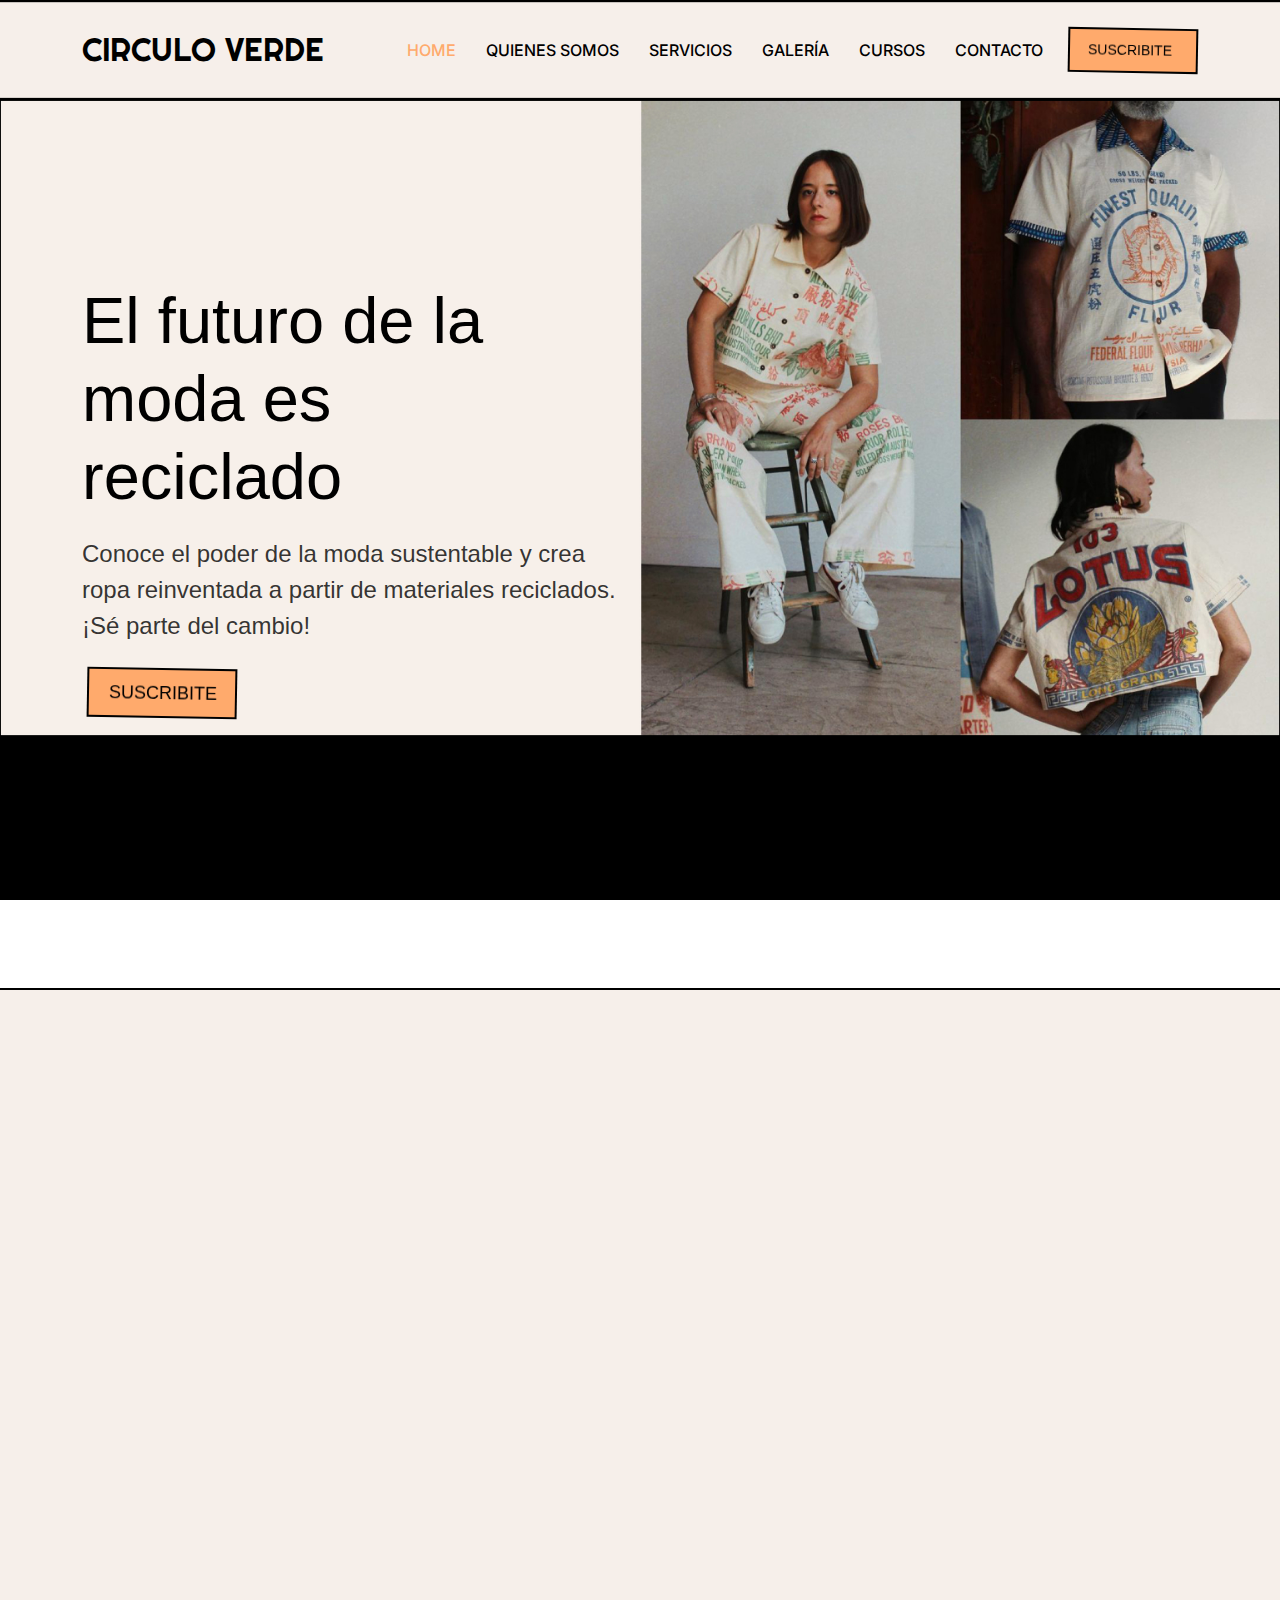
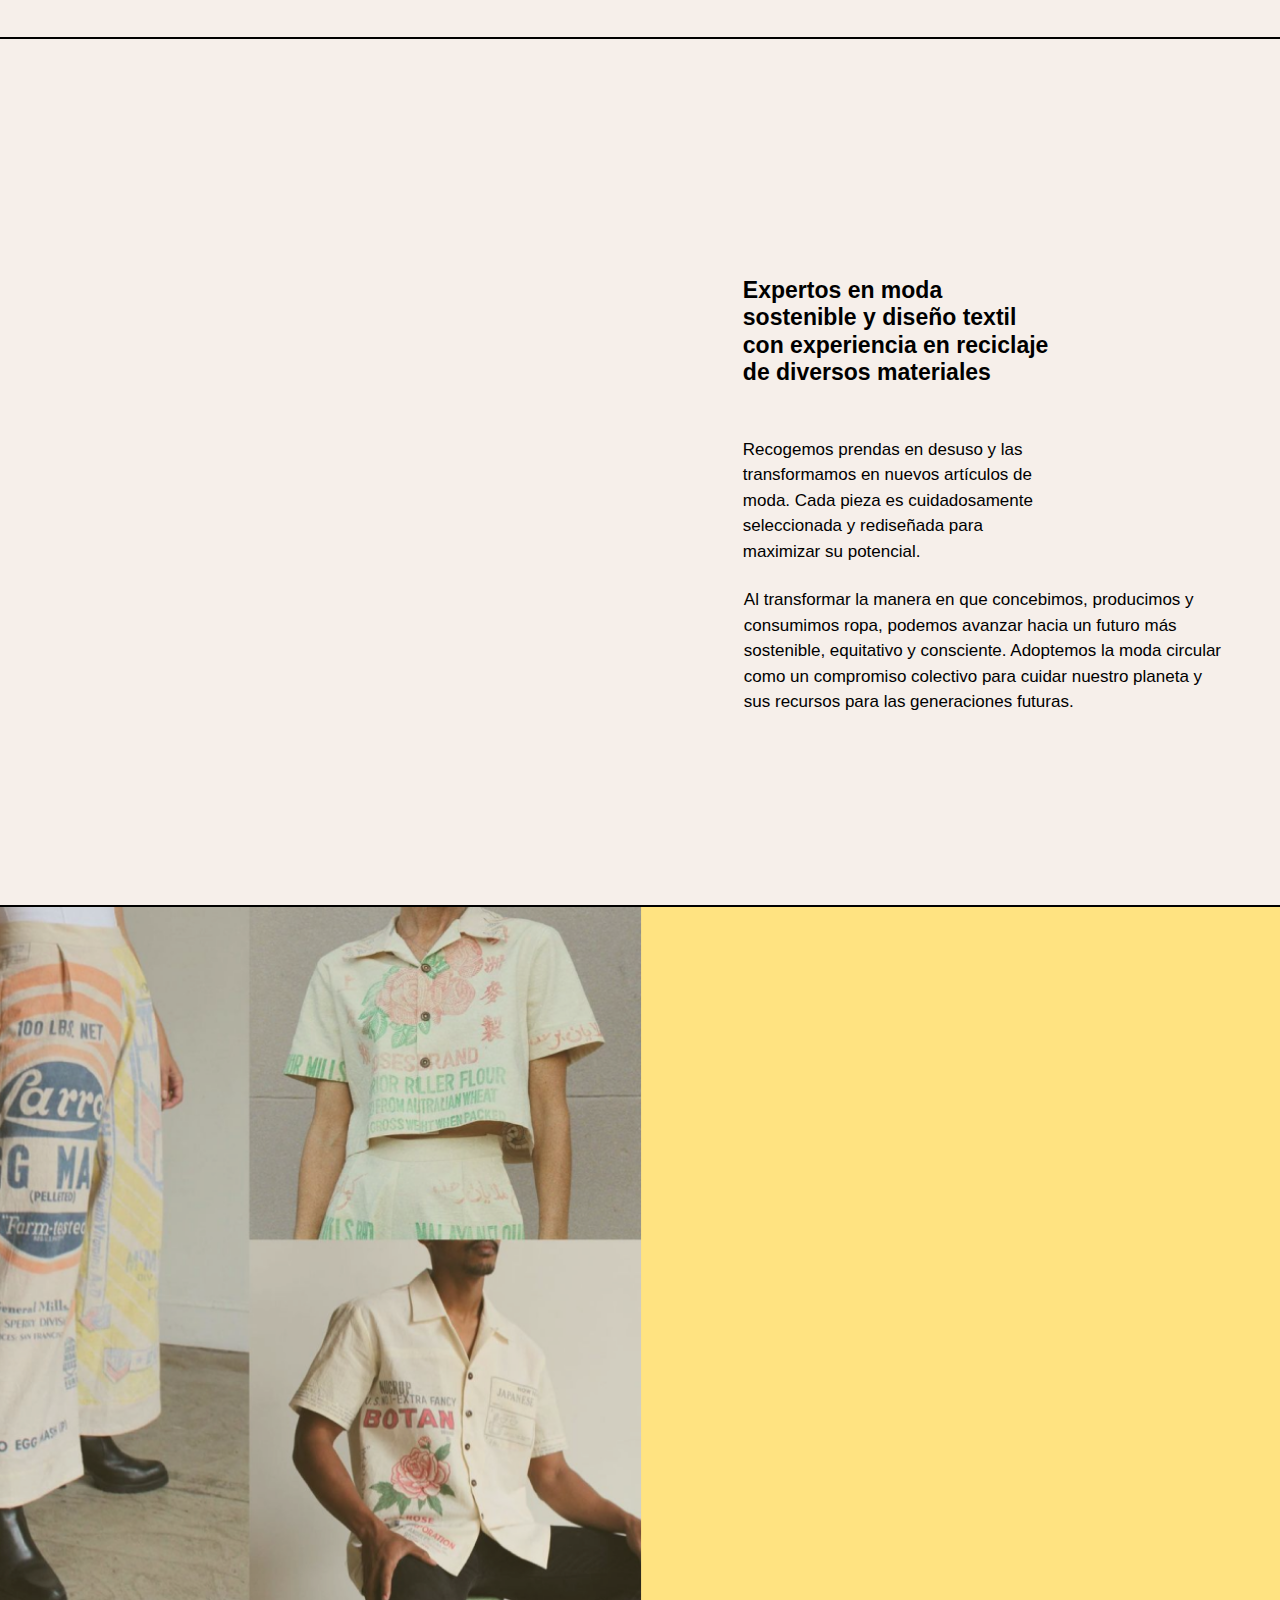
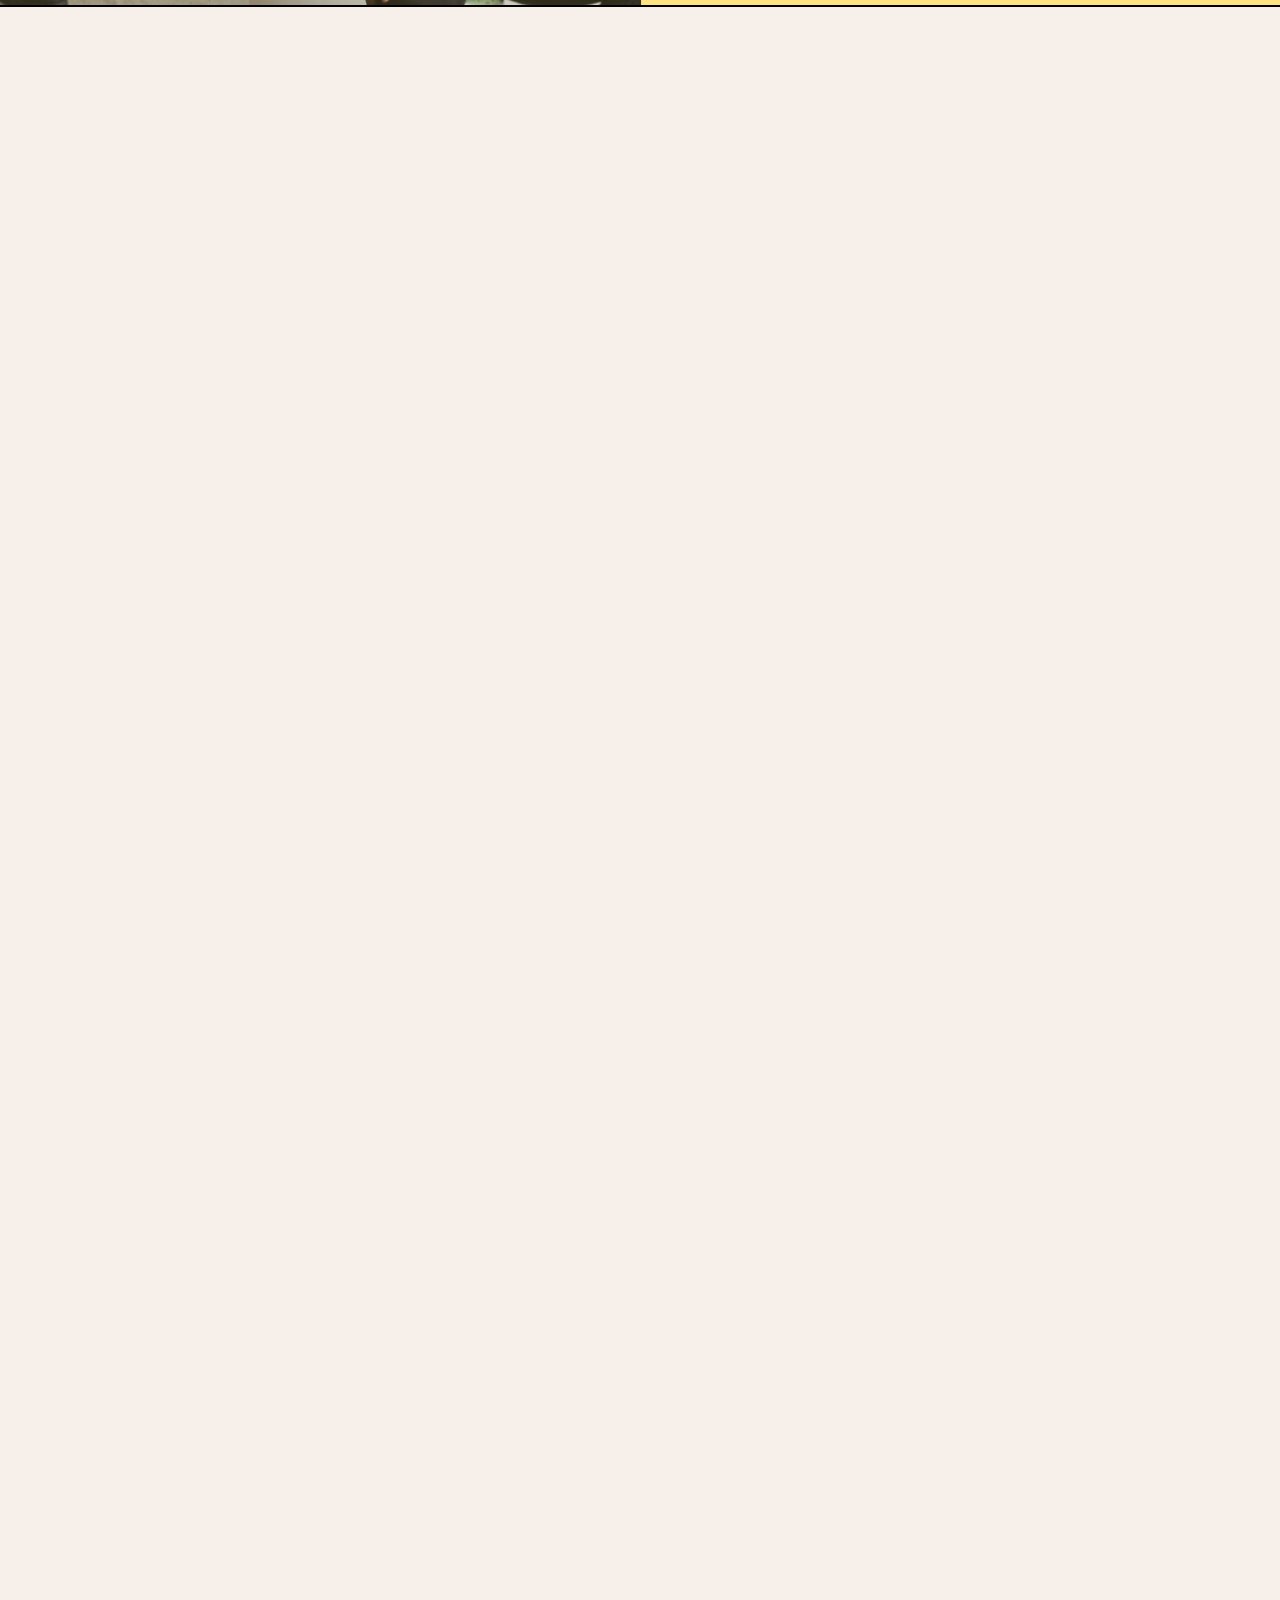
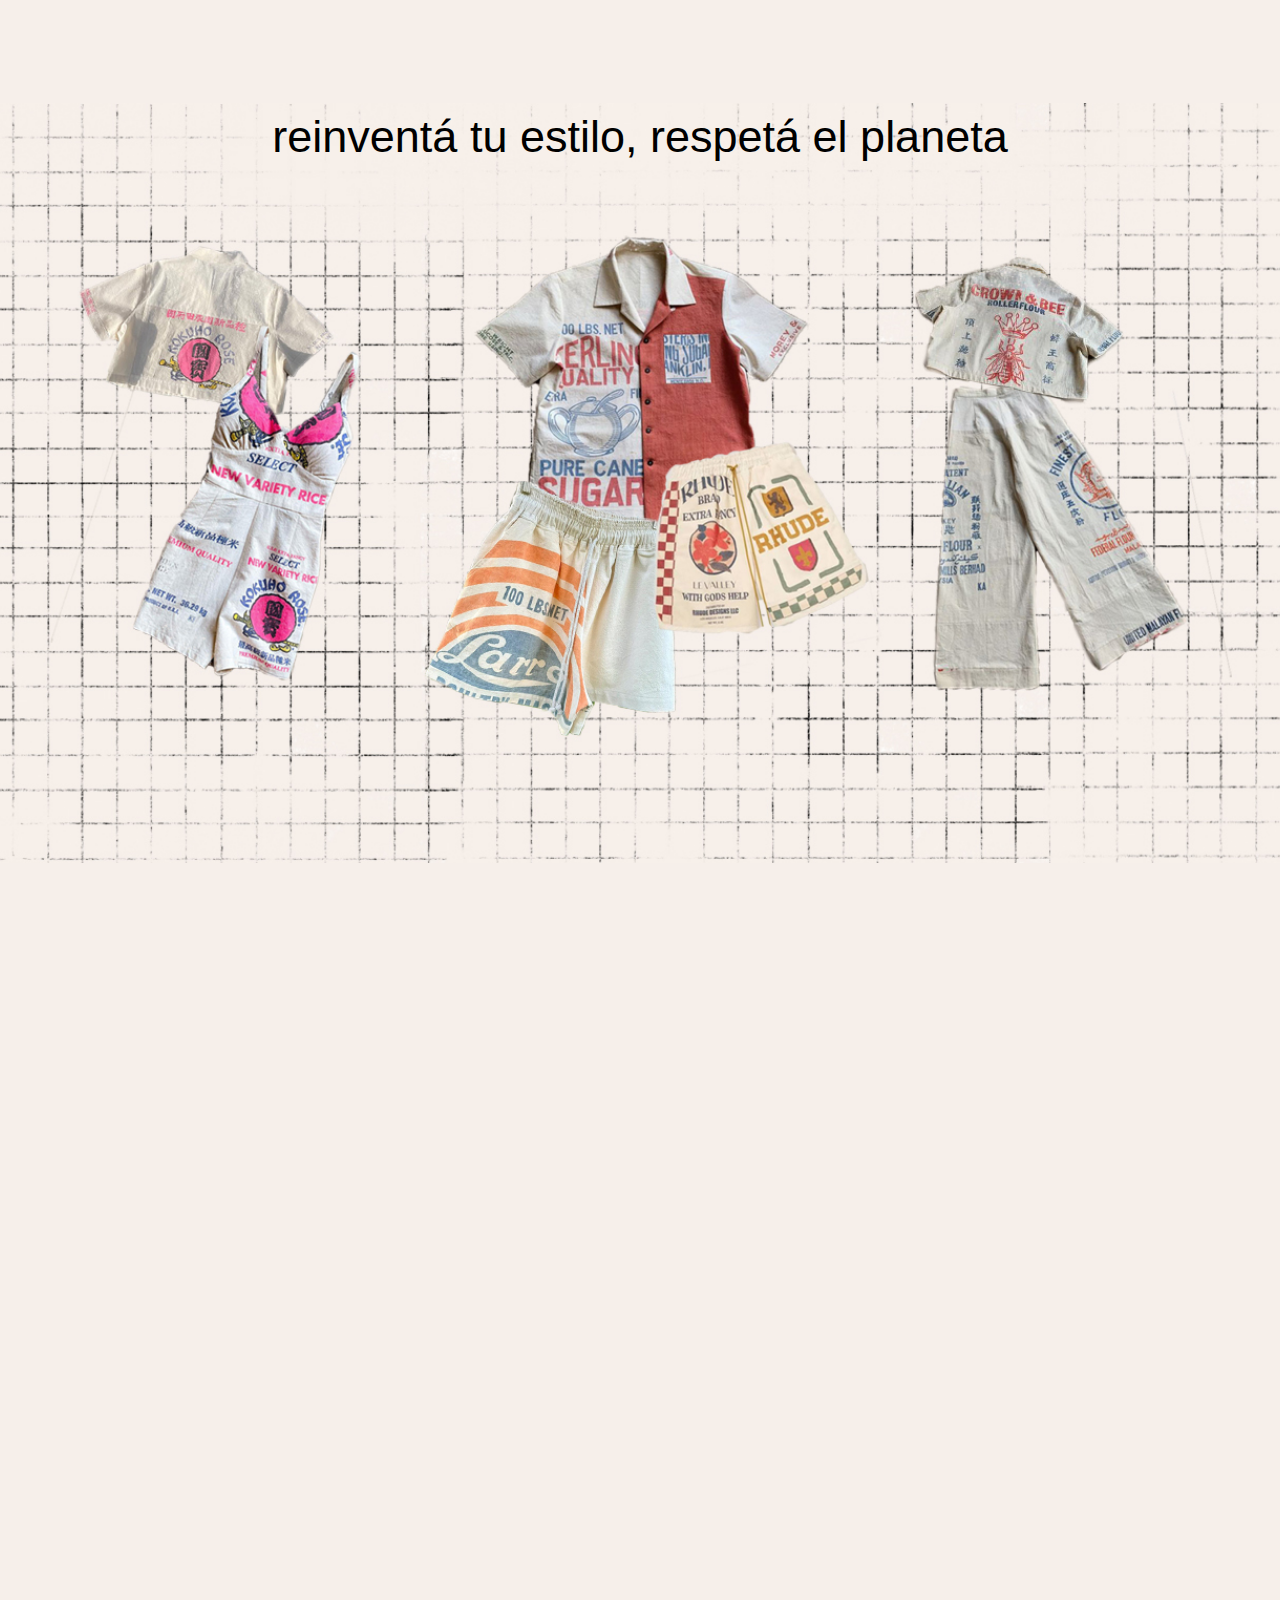
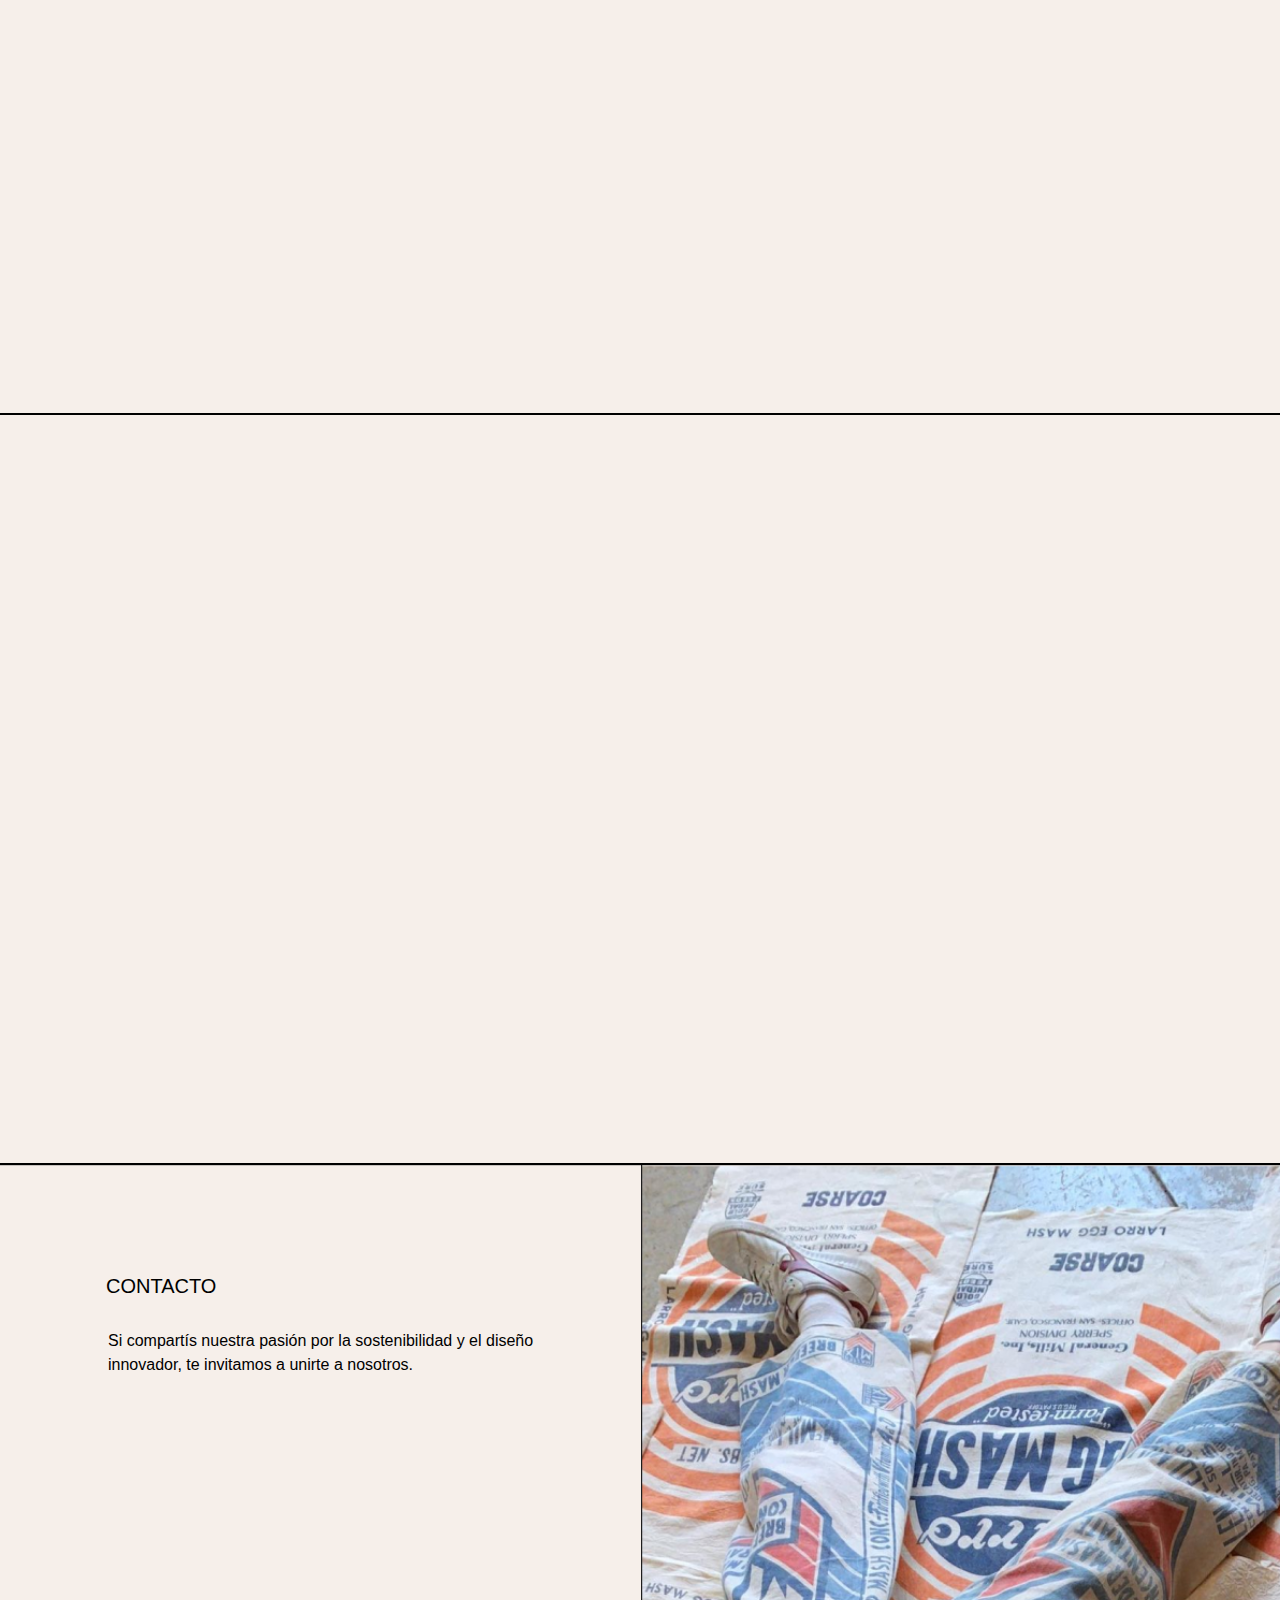
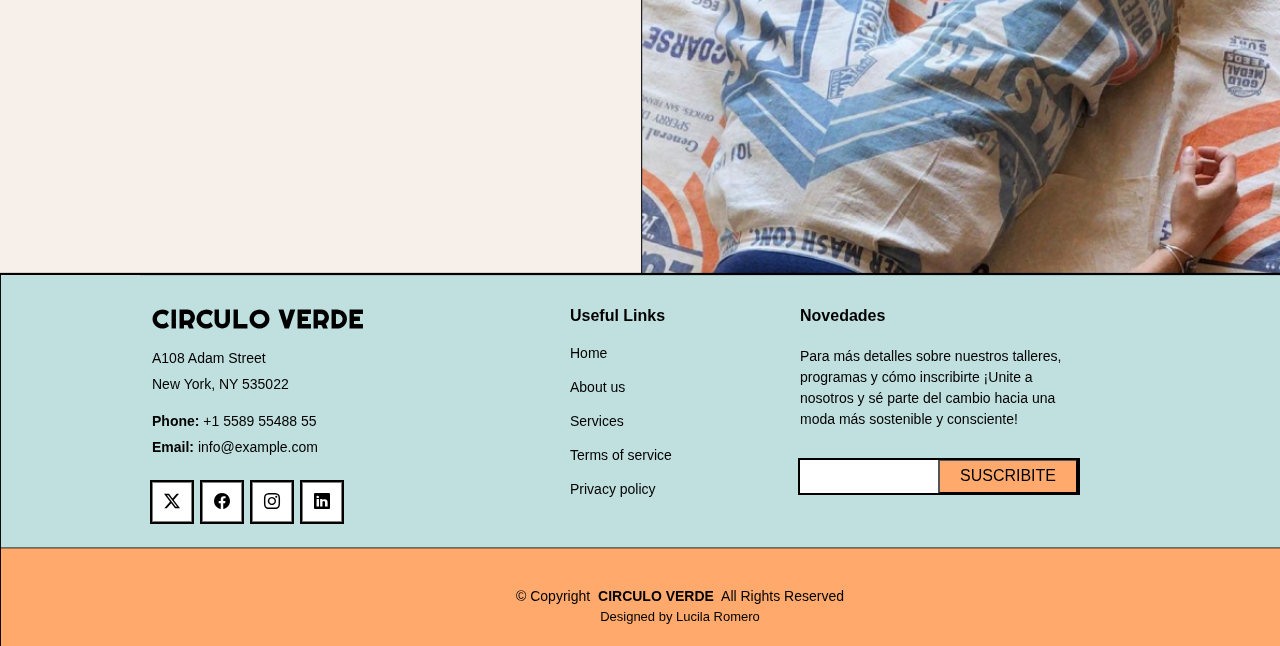
==== index.html @ d84e6d14 "circuloverde-1" ====
<!DOCTYPE html>
  <html lang="es">
  <head>
    <meta charset="UTF-8">
    <meta name="viewport" content="width=device-width, initial-scale=1.0">
    <title>Header con Imagen de Fondo</title>
    <style>
      header {
        background-image: url('assets/img/header-background.png'); /* Ruta de la imagen de fondo */
        background-size: cover; /* Ajusta la imagen para que cubra todo el header */
        background-position: center; /* Centra la imagen */
        background-repeat: no-repeat; /* Evita que la imagen se repita */
        height: 100px; /* Altura del header */
        width: 1520px;
        color: white; /* Color del texto */
        display: flex;
        align-items: center; /* Centra el contenido verticalmente */
        justify-content: center; /* Centra el contenido horizontalmente */
        text-align: center;
      }
  
      header h1 {
        font-size: 48px; /* Tamaño de la fuente */
        margin: 0; /* Elimina el margen */
      }
  
      header p {
        font-size: 24px; /* Tamaño de la fuente */
        margin: 0; /* Elimina el margen */
      }
    </style>

  <meta charset="utf-8">
  <meta content="width=device-width, initial-scale=1.0" name="viewport">
  <title>Index - Circulo Verde</title>
  <meta content="" name="description">
  <meta content="" name="keywords">

  <!-- Favicons -->
  <link href="assets/img/favicon.png" rel="icon">
  <link href="assets/img/apple-touch-icon.png" rel="apple-touch-icon">

  <!-- Fonts -->
  <link href="https://fonts.googleapis.com" rel="preconnect">
  <link href="https://fonts.gstatic.com" rel="preconnect" crossorigin>
  <link href="https://fonts.googleapis.com/css2?family=Inter:wght@100..900&family=Righteous&display=swap" rel="stylesheet">

  <!-- Vendor CSS Files -->
  <link href="assets/vendor/bootstrap/css/bootstrap.min.css" rel="stylesheet">
  <link href="assets/vendor/bootstrap-icons/bootstrap-icons.css" rel="stylesheet">
  <link href="assets/vendor/aos/aos.css" rel="stylesheet">
  <link href="assets/vendor/glightbox/css/glightbox.min.css" rel="stylesheet">
  <link href="assets/vendor/swiper/swiper-bundle.min.css" rel="stylesheet">

  <!-- Main CSS File -->
  <link href="assets/css/main.css" rel="stylesheet">

  <!-- =======================================================
  * Template Name: Presento
  * Template URL: https://bootstrapmade.com/presento-bootstrap-corporate-template/
  * Updated: Jun 27 2024 with Bootstrap v5.3.3
  * Author: BootstrapMade.com
  * License: https://bootstrapmade.com/license/
  ======================================================== -->


<body class="index-page">

  <header id="header" class="header d-flex align-items-center sticky-top">
    <div class="container-fluid container-xl position-relative d-flex align-items-center">

      <a href="index.html" class="logo d-flex align-items-center me-auto">
        <!-- Uncomment the line below if you also wish to use an image logo -->
        <!-- <img src="assets/img/logo.png" alt=""> -->
        <h1 class="sitename">CIRCULO VERDE</h1>
      </a>

      <nav id="navmenu" class="navmenu">
        <ul>
          <li><a href="#hero" class="active">HOME<br></a></li>
          <li><a href="#about">QUIENES SOMOS</a></li>
          <li><a href="#services">SERVICIOS</a></li>
          <li><a href="#portfolio">GALERÍA</a></li>
          <li><a href="#pricing">CURSOS</a></li>
          <li><a href="#contact">CONTACTO</a></li>
        </ul>
        <i class="mobile-nav-toggle d-xl-none bi bi-list" ></i>
      </nav>
    
        <title>Botón con Imagen de Fondo</title>
        <style>
          .btn-get-started-header {
            display: inline-block;
            padding:10px 50px;
            color: rgb(0, 0, 0); /* Color del texto */
            text-align: center;
            text-decoration: none; /* Elimina el subrayado del enlace */
            background-color: #FFAA6C; /* Ruta de la imagen de fondo */
            width: 130px;
            background-size: fit-content; /* Ajusta la imagen para que cubra todo el botón */
            background-position: center; /* Centra la imagen */
            border: 2px solid #000; /* Elimina el borde */
            border-radius:0px; /* Redondea los bordes */
            font-size: 14px; /* Tamaño de la fuente */
            font-weight: normal; /* Negrita */
            transition:var(--background-color) 0.3s ease; /* Transición suave */
            -webkit-transform: rotate(-1deg);
            -webkit-transform: 200ms ease;
            -ms-transform: rotate(-1deg);
            transform: rotate(-1deg);
            -webkit-transition: -webkit-transform 200ms ease;
            transition: -webkit-transform 200ms ease;
            transition: transform 200ms ease;
            
            transform: translate3d(0px, 0px, 0px) scale3d(1, 1, 1) rotateX(0deg) rotateY(0deg) rotateZ(1deg) skew(0deg, 0deg);
            transform-style: preserve-3d;   
          }
           
          .btn-get-started-header {
            background-color: #F6EFEA(0, 0, 0, 0.5); /* Color de fondo al pasar el ratón */
          }
        </style>
     
      <body>
        <a href="blog.html" class="btn-get-started-header" style=" padding-left: 18px;">SUSCRIBITE</a>
        <!--a href="blog.html" class="btn-get-started">SUSCRIBITE</a-->
      </body>
   
    <!--a class="btn-getstarted" href="blog.html">SUSCRIBITE</a-->

    </div>
  </header>

  <main class="main">

    <!-- Hero Section -->
    <section id="hero" class="hero section">

      <img src="assets/img/hero-bg.jpg" alt="" data-aos="fade-in" style="height: 636px;">

      <div class="container">
        <div class="row">
          <div class="col-lg-6">
            <h2 data-aos="fade-up" data-aos-delay="100">El futuro de la moda es reciclado</h2>
            <p data-aos="fade-up" data-aos-delay="200">Conoce el poder de la moda sustentable y crea ropa reinventada a partir de materiales reciclados. ¡Sé parte del cambio!</p>
            <div class="d-flex mt-4" data-aos="fade-up" data-aos-delay="300">
              
              
  <title>Botón con Imagen de Fondo</title>
  <style>
    .btn-get-started-hero {
      display: inline-block;
            padding:10px 100px;
            color: rgb(0, 0, 0); /* Color del texto */
            text-align: center;
            text-decoration: none; /* Elimina el subrayado del enlace */
            background-color: #FFAA6C; /* Ruta de la imagen de fondo */
            width: 150px;
            border: 2px solid #000; /* Elimina el borde */
            border-radius:0px; /* Redondea los bordes */
            -webkit-transform: rotate(-1deg);
            -webkit-transform: 200ms ease;
            -ms-transform: rotate(-1deg);
            transform: rotate(-1deg);
            -webkit-transition: -webkit-transform 200ms ease;
            transition: -webkit-transform 200ms ease;
            transition: transform 200ms ease;            
            transform: translate3d(0px, 0px, 0px) scale3d(1, 1, 1) rotateX(0deg) rotateY(0deg) rotateZ(1deg) skew(0deg, 0deg);
            transform-style: preserve-3d;   
          
    }

    .btn-get-started-hero {
      background-color: #F6EFEA(0, 0, 0, 0.5); /* Color de fondo al pasar el ratón */
    }

  </style>

<body>
  <a href="blog.html" class="btn-get-started-hero" style=" padding-left: 20px;">SUSCRIBITE  </a>
</body>


              <!--a href="blog.html" class="btn-get-started">SUSCRIBITE</a--> 
            </div>

          </div>
        </div>
      </div>

    </section><!-- /Hero Section -->

    <head>
      <meta charset="UTF-8">
      <meta name="viewport" content="width=device-width, initial-scale=1.0">
      <title>Sección Clientes con Imagen de Fondo</title>
   
   
    <body>
      <!-- Clients Section -->
      <section id="clients" class="clients section">
        <div class="container" data-aos="fade-up" data-aos-delay="100">
          <div class="swiper init-swiper">
            
            <script type="application/json" class="swiper-config">

              {
                "loop": true,
                "speed": 600,
                "autoplay": {
                  "delay": 3000
                },
              
                "slidesPerView": "auto",
                "pagination": {
                  "el": ".swiper-pagination",
                  "type": "bullets",
                  "clickable": true
                },
                "breakpoints": {
                  "320": {
                    "slidesPerView": 2,
                    "spaceBetween": 40
                  },
                  "480": {
                    "slidesPerView": 3,
                    "spaceBetween": 60
                  },
                  "640": {
                    "slidesPerView": 4,
                    "spaceBetween": 80
                  },
                  "992": {
                    "slidesPerView": 6,
                    "spaceBetween": 120
                  }
                }
              }
            </script>
            <div class="swiper-wrapper align-items-center">

              <div class="swiper-slide"><img src="assets/img/clients/client-2.png" class="img-fluid" alt=""></div>
              <div class="swiper-slide"><img src="assets/img/clients/client-3.png" class="img-fluid" alt=""></div>
              <div class="swiper-slide"><img src="assets/img/clients/client-4.png" class="img-fluid" alt=""></div>
              <div class="swiper-slide"><img src="assets/img/clients/client-5.png" class="img-fluid" alt=""></div>
              <div class="swiper-slide"><img src="assets/img/clients/client-6.png" class="img-fluid" alt=""></div>
              <div class="swiper-slide"><img src="assets/img/clients/client-7.png" class="img-fluid" alt=""></div>
              <div class="swiper-slide"><img src="assets/img/clients/client-8.png" class="img-fluid" alt="" style="height: 40px ;width: 90px;"></div>
            </div>
            <div class="swiper-pagination" style></div>
          </div>
        </div>
      </section><!-- /Clients Section -->
    </body>
     <!-- About Section -->

      <meta charset="UTF-8">
      <meta name="viewport" content="width=device-width, initial-scale=1.0">
      <title>Sección con Imagen de Fondo</title>
      <style>
        #about {
          background-image: url('assets/img/background-2.png'); /* Ruta de la imagen de fondo */
          background-size: cover; /* Ajusta la imagen para que cubra toda la sección */
          background-position: center; /* Centra la imagen */
          background-repeat: no-repeat; /* Evita que la imagen se repita */
          background-attachment: fixed; /* La imagen de fondo se fija cuando se desplaza la página */
          padding: 150px 0; /* Espaciado interno de la sección */
        }
    
        
      </style>

    <body>
      <section id="about" class="about section section-bg">
        <div class="container position-relative">
          <div class="row gy-5">
            <div class="content col-xl-5 d-flex flex-column" data-aos="fade-up" data-aos-delay="100">
              <h3>Reducir el impacto ambiental de la industria textil mediante la reutilización creativa</h3>
              <p>
                Nos comprometemos a reducir el desperdicio textil y a utilizar recursos de manera responsable. Cada prenda que creamos está diseñada para minimizar el impacto ambiental. Ofrecemos talleres y cursos para enseñar a la comunidad sobre la moda circular y las técnicas de reciclaje textil.
              </p>
            </div>
    
            <div class="col-xl-7" data-aos="fade-up" data-aos-delay="200">
              <div class="row gy-4">
                <div class="col-md-6 icon-box position-relative">
                  <img src="assets/img/Icons/Icon-1.png" alt="Icono">
                  <h4><a href="" class="stretched-link">Diseño y planificación</a></h4>
                  <p>Creación de bocetos y planificación de las prendas a confeccionar</p>
                </div><!-- Icon-Box -->
    
                <div class="col-md-6 icon-box position-relative">
                  <img src="assets/img/Icons/Icon-2.png" alt="Icono">
                  <h4><a href="" class="stretched-link">Técnicas de costura</a></h4>
                  <p>Introducción a las técnicas básicas y avanzadas de costura</p>
                </div><!-- Icon-Box -->
    
                <div class="col-md-6 icon-box position-relative">
                  <img src="assets/img/Icons/Icon-3.png" alt="Icono">
                  <h4><a href="" class="stretched-link">Confección de prendas</a></h4>
                  <p>Uso de máquinas de coser y herramientas necesarias</p>
                </div><!-- Icon-Box -->
    
                <div class="col-md-6 icon-box position-relative">
                  <img src="assets/img/Icons/Icon-4.png" alt="Icono">
                  <h4><a href="" class="stretched-link">Presentación</a></h4>
                  <p>Desfile de moda interno donde los participantes muestran sus creaciones</p>
                </div><!-- Icon-Box -->
              </div>

    
    </section><!-- /About Section -->

    <!--Quienes Somos Section--> 
  
<meta charset="UTF-8">
<meta name="viewport" content="width=device-width, initial-scale=1.0">
<title>Sección con Imagen de Fondo</title>

<style>


  .quienes-somos {
    background-color: #F6EFEA;
    background-size: cover;
    background-position: center;
    background-repeat: no-repeat;
    background-attachment: fixed;
    padding:120px;
    padding-left: 102px;
    
    
  }

  .quienes-somos .content h3 {
    font-weight: 600;
    font-size: 32px;
    margin: 10px 0 30px 0;
    padding-top: 10px;
    padding-right: 50px;
  }

  .quienes-somos .content p {
    font-weight: 400;
    font-size: 17px;
    margin: 10px 0 0 0;
    padding-top: 10px;
    padding-right: 50px;
  }


  .left-image {

    height: 600px;
    width: 490px;
    object-fit: cover;
    outline: 2px;
    outline-style: solid;
    outline-color: #000000;
  }
</style>

<body>
  <section id="quienes-somos" class="quienes-somos section">
    
    <div class="container position-relative">
      <div class="row gy-5">
        
        <div class="col-xl-5" data-aos="fade-up" data-aos-delay="100">
          <img src="..//Presento/assets/img/quienes-somos.jpg" alt="About Us Image" class="left-image">
        </div>

        
        <div class="content col-xl-7 aos-init aos-animate" data-aos="fade-up" data-aos-delay="200" style=" padding-left: 200px; padding-right: 50px; padding-top: 100px;">
          <h3 style="font-size: 23px; font-variant: semibold;">Expertos en moda sostenible y diseño textil
            con experiencia en reciclaje de diversos materiales</h3>
          <p style="padding-right: 60px;font-weight: 400 ;font-size: 17px;padding-top: 20PX;">
            Recogemos prendas en desuso y las transformamos en nuevos artículos de moda. Cada pieza es cuidadosamente seleccionada y rediseñada para maximizar su potencial.
          </p>
          <div class="content col-xl-7 aos-init aos-animate" data-aos="fade-up" data-aos-delay="200" style="  padding-right: 50px; padding-top: 3px;padding-left: 1px;">
            <p style="padding-right: 0px;height: 210px;width: 480px;font-weight: 400 ;font-size: 17px;">
              Al transformar la manera en que concebimos, producimos y consumimos ropa, podemos avanzar hacia un futuro más sostenible, equitativo y consciente. Adoptemos la moda circular como un compromiso colectivo para cuidar nuestro planeta y sus recursos para las generaciones futuras.
            </p>
          </div>
          </div>
     
         
        </div>
      </div>
    </div>
  </section><!-- /About Section -->
</body>

  </section><!-- Services Section -->
      <meta charset="UTF-8">
      <meta name="viewport" content="width=device-width, initial-scale=1.0">

      <title>Sección Servicios con Imagen de Fondo</title>
      <!--img src="assets/img/servicios-1.jpg" alt="" data-aos="fade-in"-->
  

      <section id="background-service" class="background-service>  service-bg">
        <element class="background-service"></element>
        <!--div class="background-image"></div-->
     
       
        <div class="services section-title" data-aos="fade-up">
      
          <h2>Servicios</h2>
          
        </div><!-- End Section Title -->
        
    
       
          <title>Alinear Items a la Derecha</title>
          
      
        
          <div class="container-service">
            <div class="service-items">
        
              <div class="service-item" data-aos="fade-up" data-aos-delay="200">
                <i img src="..//Presento/assets/img/icons/icon-6.png" class= "service-item" style="width: 60px; height: 40px;"></i>
                <div>
                  <h4 class="title"><!--a href="service-details.html" class="stretched-link"-->Moda que respeta al planeta</a></h4>
                  <p class="description">Reducir los desechos textiles y promover una industria de la moda más ética y responsable.</p>
                </div>
              </div><!-- End Service Item -->
        
              <div class="service-item" data-aos="fade-up" data-aos-delay="200">
                <i class="bi bi-card-checklist icon"></i>
                <div>
                  <h4 class="title"><a href="service-details.html" class="stretched-link">Sustentabilidad con estilo</a></h4>
                  <p class="description">Apoya prácticas de moda responsables y sostenibles.</p>
                </div>
              </div><!-- End Service Item -->
        
              <div class="service-item" data-aos="fade-up" data-aos-delay="200">
                <i class="bi bi-card-checklist icon"></i>
                <div>
                  <h4 class="title"><a href="service-details.html" class="stretched-link">De residuos a tendencias</a></h4>
                  <p class="description">Participa y ayuda a reducir el desperdicio textil, contribuyendo a un planeta más limpio y verde.</p>
                </div>
              </div><!-- End Service Item -->
        
            </div>
          </div>
        </div>
      </section><!-- /Services Section -->
    
   <!-- Pricing Section -->
<section id="pricing" class="pricing section pricing-bg">

  <!-- Section Title -->
  <div class="container section-title" data-aos="fade-up">
    <h2>CURSOS</h2>
  </div><!-- End Section Title -->

  <div class="container">

    <div class="row g-8 g-lg-0">

      <div class="col-lg-8" data-aos="zoom-in" data-aos-delay="100">
        <div class="pricing-item">
          <img src="..//Presento/assets/img/pricing-2.png" alt="Free Plan" class="pricing-image">
          <div class="pricing-content">
            <h3>Free Plan</h3>
            <h4><sup>$</sup>0<span> / month</span></h4>
            <ul>
              <li><i class="bi bi-check"></i> <span>Quam adipiscing vitae proin</span></li>
              <li><i class="bi bi-check"></i> <span>Nec feugiat nisl pretium</span></li>
              <li><i class="bi bi-check"></i> <span>Nulla at volutpat diam uteera</span></li>
            </ul>
            <div class="text-center"><a href="#" class="buy-btn">Buy Now</a></div>
          </div>
        </div>
      </div><!-- End Pricing Item -->

      <div class="col-lg-8" data-aos="zoom-in" data-aos-delay="100">
        <div class="pricing-item featured">
          <img src="..//Presento/assets/img/pricing-1.png" alt="Free Plan" class="pricing-image">
          <div class="pricing-content" style="margin-bottom: 50px;">
            <h3 style="margin-bottom: 240px;margin-left: 100px;padding-bottom: 60px;">Business Plan</h3>
            <h4 style="margin-left: 80px;"><sup>$</sup>29<span> / month</span></h4>
            <ul style=" margin-left: 50px;">
              <li><i class="bi bi-check"></i> <span>Quam adipiscing vitae proin</span></li>
              <li><i class="bi bi-check"></i> <span>Nec feugiat nisl pretium</span></li>
              <li><i class="bi bi-check"></i> <span>Nulla at volutpat diam uteera</span></li>
          
            </ul>
            <div class="text-center"><a href="#" class="buy-btn">Buy Now</a></div>
          </div>
        </div>
      </div><!-- End Pricing Item -->

      <div class="col-lg-8" data-aos="zoom-in" data-aos-delay="100">
        <div class="pricing-item">
          <img src="..//Presento/assets/img/pricing-2.png" alt="Free Plan" class="pricing-image">
          <div class="pricing-content">
            <h3>Developer Plan</h3>
            <h4><sup>$</sup>49<span> / month</span></h4>
            <ul>
              <li><i class="bi bi-check"></i> <span>Quam adipiscing vitae proin</span></li>
              <li><i class="bi bi-check"></i> <span>Nec feugiat nisl pretium</span></li>
              <li><i class="bi bi-check"></i> <span>Nulla at volutpat diam uteera</span></li>
            </ul>
            <div class="text-center"><a href="#" class="buy-btn">Buy Now</a></div>
          </div>
        </div>
      </div><!-- End Pricing Item -->

    </div>

  </div>
  

</section><!-- /Pricing Section -->
  
    
    <!-- Sección con Imagen y Texto Superpuesto -->
      <title>Sección con Imagen y Texto Superpuesto</title>
      <section class="image-text-section">
        <img src="assets/img/img-background.jpg" alt="Fondo" class="background-image" style="margin-top: 40px;">
        <div class="overlay-img">
          <h2-overlay>Reinventá tu estilo, respetá el planeta</h2-overlay>
          <p></p>
        </div>
      </section>
   
    <!-- Portfolio Section -->
    <section id="portfolio" class="portfolio section" style=" padding-top: 85px; height: 1150px;  outline: 2px; outline-style: solid;outline-color: #000000;">

      <!-- Section Title -->
      <div class="container section-title" data-aos="fade-up">
        <h2>Portfolio</h2>
        <p></p>
      </div><!-- End Section Title -->

      <div class="row gy-4 isotope-container" data-aos="fade-up" data-aos-delay="200">

            <div class="col-lg-4 col-md-6 portfolio-item isotope-item filter-app">
              <div class="portfolio-content h-100">
                <img src="assets/img/portfolio/app-1.jpg" class="img-fluid" alt="">
                <div class="portfolio-info">
                  <a href="assets/img/portfolio/app-1.jpg" title="Pants" data-gallery="portfolio-gallery-app" class="glightbox preview-link"><i class="bi bi-zoom-in"></i></a>
                  
                </div>
              </div>
            </div><!-- End Portfolio Item -->

            <div class="col-lg-4 col-md-6 portfolio-item isotope-item filter-product">
              <div class="portfolio-content h-100">
                <img src="assets/img/portfolio/product-1.jpg" class="img-fluid" alt="">
                <div class="portfolio-info">
                  <a href="assets/img/portfolio/product-1.jpg" title="Product 1" data-gallery="portfolio-gallery-product" class="glightbox preview-link"><i class="bi bi-zoom-in"></i></a>
            
                </div>
              </div>
            </div><!-- End Portfolio Item -->

            <div class="col-lg-4 col-md-6 portfolio-item isotope-item filter-branding">
              <div class="portfolio-content h-100">
                <img src="assets/img/portfolio/branding-1.png" class="img-fluid" alt="">
                <div class="portfolio-info">
                  <a href="assets/img/portfolio/branding-1.png" title="Branding 1" data-gallery="portfolio-gallery-branding" class="glightbox preview-link"><i class="bi bi-zoom-in"></i></a>
             
                </div>
              </div>
            </div><!-- End Portfolio Item -->

            <div class="col-lg-4 col-md-6 portfolio-item isotope-item filter-books">
              <div class="portfolio-content h-100">
                <img src="assets/img/portfolio/books-1.jpg" class="img-fluid" alt="">
                <div class="portfolio-info">
                  <a href="assets/img/portfolio/books-1.jpg" title="Branding 1" data-gallery="portfolio-gallery-book" class="glightbox preview-link"><i class="bi bi-zoom-in"></i></a>
             
                </div>
              </div>
            </div><!-- End Portfolio Item -->

            <div class="col-lg-4 col-md-6 portfolio-item isotope-item filter-app">
              <div class="portfolio-content h-100">
                <img src="assets/img/portfolio/app-2.jpg" class="img-fluid" alt="">
                <div class="portfolio-info">
                  <a href="assets/img/portfolio/app-2.jpg" title="App 2" data-gallery="portfolio-gallery-app" class="glightbox preview-link"><i class="bi bi-zoom-in"></i></a>
                
                </div>
              </div>
            </div><!-- End Portfolio Item -->

            <div class="col-lg-4 col-md-6 portfolio-item isotope-item filter-product">
              <div class="portfolio-content h-100">
                <img src="assets/img/portfolio/product-2.jpg" class="img-fluid" alt="">
                <div class="portfolio-info">
                  <a href="assets/img/portfolio/product-2.jpg" title="Product 2" data-gallery="portfolio-gallery-product" class="glightbox preview-link"><i class="bi bi-zoom-in"></i></a>
                
                </div>
              </div>
            </div><!-- End Portfolio Item -->
          </div><!-- End Portfolio Container -->

        </div>

      </div>

    </section><!-- /Portfolio Section -->


        <!-- Testimonials Section -->
        <section id="testimonials" class="testimonials section testimonials-bg" style=" padding-top: 80px;">
    

          <!-- Section Title -->
          <div class="container section-title" data-aos="fade-up" style="padding-bottom: 30px;">
            <h2>Reseñas</h2>
            
          </div><!-- End Section Title -->
    
          <div class="container" data-aos="fade-up" data-aos-delay="100">
    
            <div class="swiper init-swiper">
              <script type="application/json" class="swiper-config">
                {
                  "loop": true,
                  "speed": 600,
                  "autoplay": {
                    "delay": 5000
                  },
                  "slidesPerView": "auto",
                  "pagination": {
                    "el": ".swiper-pagination",
                    "type": "bullets",
                    "clickable": true
                  },
                  "breakpoints": {
                    "320": {
                      "slidesPerView": 1,
                      "spaceBetween": 40
                    },
                    "1200": {
                      "slidesPerView": 3,
                      "spaceBetween": 10
                    }
                  }
                }
              </script>
              <div class="swiper-wrapper">
    
                <div class="swiper-slide">
                  <div class="testimonial-item">
                    <img src="assets/img/testimonials/testimonials-2.jpg" class="testimonial-img" alt="" style=" margin-bottom: 30px;">
                    <h3> Sara Wilsson </h3> 
                    <h4>Designer</h4>
                    <!--div class="stars">
                      <i class="bi bi-star-fill"></i><i class="bi bi-star-fill"></i><i class="bi bi-star-fill"></i><i class="bi bi-star-fill"></i><i class="bi bi-star-fill"></i>
                    </div-->
                    <p>
                      
                      <span>Export tempor illum tamen malis malis eram quae irure esse labore quem cillum quid cillum eram malis quorum velit fore eram velit sunt aliqua noster fugiat irure amet legam anim culpa.</span>
                      
                    </p>
                  </div>
                </div>

                <div class="swiper-slide">
                  <div class="testimonial-item">
                    <img src="assets/img/testimonials/testimonials-2.jpg" class="testimonial-img" alt="" style=" margin-bottom: 30px;">
                    <h3>Sara Wilsson</h3>
                    <h4>Designer</h4>
                    <!--div class="stars">
                      <i class="bi bi-star-fill"></i><i class="bi bi-star-fill"></i><i class="bi bi-star-fill"></i><i class="bi bi-star-fill"></i><i class="bi bi-star-fill"></i>
                    </div-->
                    <p>
                      
                      <span>Export tempor illum tamen malis malis eram quae irure esse labore quem cillum quid cillum eram malis quorum velit fore eram velit sunt aliqua noster fugiat irure amet legam anim culpa.</span>
                      
                    </p>
                  </div>
                </div><!-- End testimonial item -->
    
               <!-- End testimonial item -->
     <div class="swiper-slide">
                  <div class="testimonial-item">
                    <img src="assets/img/testimonials/testimonials-2.jpg" class="testimonial-img" alt="" style=" margin-bottom: 30px;">
                    <h3>Sara Wilsson</h3>
                    <h4>Designer</h4>
                    <!--div class="stars">
                      <i class="bi bi-star-fill"></i><i class="bi bi-star-fill"></i><i class="bi bi-star-fill"></i><i class="bi bi-star-fill"></i><i class="bi bi-star-fill"></i>
                    </div-->
                    <p>
                      
                      <span>Export tempor illum tamen malis malis eram quae irure esse labore quem cillum quid cillum eram malis quorum velit fore eram velit sunt aliqua noster fugiat irure amet legam anim culpa.</span>
                      
                    </p>
                  </div>
               
              <!-- End testimonial item -->
          </div>
    
        </section><!-- /Testimonials  Section -->

  <!-- Contact Section -->
   <meta charset="UTF-8">
      <meta name="viewport" content="width=device-width, initial-scale=1.0">
       <section id="contact" class="contact section">
        <section id="contact" class="contact contact-bg background-image-ct">
        <style>
          .background-image-ct {
              background-image: url('.//assets/img/contact-background.png');
              background-size: cover;
              background-position: center;
              background-repeat: no-repeat;
          }
          </style>

      <!-- Section Title -->

      <div class="container section-title h2 aos-init aos-animate" data-aos="fade-up" style="
      margin-left: 94px; padding-bottom: 20px;">
          <h2-ct>Contacto</h2-ct>
        </div>
        <div class="container section-titleh2ct" data-aos="fade-up"></div>
      
        <p-ct class="flex-two-lines">
          <span>Si compartís nuestra pasión por la sostenibilidad y el diseño </span>
          <span>innovador, te invitamos a unirte a nosotros.</span>
        </h2> </p-ct>
      </div><!-- End Section Title -->


          <div class="col-lg-6">
             
            
            <form action="forms/contact.php" method="post" class="php-email-form" data-aos="fade-up" data-aos-delay="500">
              <div class="row gy-4">

                <div class="col-md-6">
                  <input type="text" name="name" class="form-control" placeholder="Your Name" required="">
                </div>

                <div class="col-md-6 ">
                  <input type="email" class="form-control" name="email" placeholder="Your Email" required="">
                </div>

                <div class="col-md-12">
                  <input type="text" class="form-control" name="subject" placeholder="Subject" required="">
                </div>

                <div class="col-md-12">
                  <textarea class="form-control" name="message" rows="4" placeholder="Message" required=""></textarea>
                </div>

                <div class="col-md-12 text-center">
                  <div class="loading">Loading</div>
                  <div class="error-message"></div>
                  <div class="sent-message">Your message has been sent. Thank you!</div>

                  <button type="submit">ENVIAR</button>
                </div>

              </div>
            </form>
          </div><!-- End Contact Form -->

        </div>

      </div>

    </section> <!-- /Contact Section -->

  </main>

  <footer id="footer" class="footer footer-bg">

    <section id="footer-background" class="footer-background>  footer-bg">
      <element class="footer-background"></element>

    <div class="container footer-top" style="margin-right: -20;margin-right: 0px;">
      <div class="row gy-4">
        <div class="col-lg-4 col-md-6 footer-about">
          <a href="index.html" class="logo d-flex align-items-center">
            <span class="sitename">CIRCULO VERDE</span>
          </a>
          <div class="footer-contact pt-3">
            <p>A108 Adam Street</p>
            <p>New York, NY 535022</p>
            <p class="mt-3"><strong>Phone:</strong> <span>+1 5589 55488 55</span></p>
            <p><strong>Email:</strong> <span>info@example.com</span></p>
          </div>
          <div class="social-links d-flex mt-4">
            <a href=""><i class="bi bi-twitter-x"></i></a>
            <a href=""><i class="bi bi-facebook"></i></a>
            <a href=""><i class="bi bi-instagram"></i></a>
            <a href=""><i class="bi bi-linkedin"></i></a>
          </div>
        </div>

        <div class="col-lg-2 col-md-3 footer-links" style="padding-right: 30px;">
          <h4>Useful Links</h4>
          <ul>
            <li><a href="#">Home</a></li>
            <li><a href="#">About us</a></li>
            <li><a href="#">Services</a></li>
            <li><a href="#">Terms of service</a></li>
            <li><a href="#">Privacy policy</a></li>
          </ul>
        </div>

        <div class="col-lg-4 col-md-12 footer-newsletter" style="margin-right: 0px; padding-left: 90px;">
          <h4>Novedades</h4>
          <p>Para más detalles sobre nuestros talleres, programas y cómo inscribirte 
            ¡Unite a nosotros y sé parte del cambio hacia una moda más
            sostenible y consciente!</p>
          <form action="forms/newsletter.php" method="post" class="php-email-form">
            <div class="newsletter-form"><input type="email" name="email"><input type="submit" value="SUSCRIBITE"></div>
            <div class="loading">Loading</div>
            <div class="error-message"></div>
            <div class="sent-message">Your subscription request has been sent. Thank you!</div>
          </form>
        </div>

      </div>
    </div>

    <div class="container copyright text-center ">
      <div class="footer Copyright= "width=max-width ></div>
      <p>© <span>Copyright</span> <strong class="px-1 sitename">CIRCULO VERDE</strong> <span>All Rights Reserved</span></p>
      <div class="credits">
        <!-- All the links in the footer should remain intact. -->
        <!-- You can delete the links only if you've purchased the pro version. -->
        <!-- Licensing information: https://bootstrapmade.com/license/ -->
        <!-- Purchase the pro version with working PHP/AJAX contact form: [buy-url] -->
        Designed by Lucila Romero</a>
      </div>
    </div>

  </footer>

  <!-- Scroll Top -->
  <a href="#" id="scroll-top" class="scroll-top d-flex align-items-center justify-content-center"><i class="bi bi-arrow-up-short"></i></a>

  <!-- Vendor JS Files -->
  <script src="assets/vendor/bootstrap/js/bootstrap.bundle.min.js"></script>
  <script src="assets/vendor/php-email-form/validate.js"></script>
  <script src="assets/vendor/aos/aos.js"></script>
  <script src="assets/vendor/glightbox/js/glightbox.min.js"></script>
  <script src="assets/vendor/swiper/swiper-bundle.min.js"></script>
  <script src="assets/vendor/purecounter/purecounter_vanilla.js"></script>
  <script src="assets/vendor/imagesloaded/imagesloaded.pkgd.min.js"></script>
  <script src="assets/vendor/isotope-layout/isotope.pkgd.min.js"></script>

  <!-- Main JS File -->
  <script src="assets/js/main.js"></script>

</body>
</head>
</html>
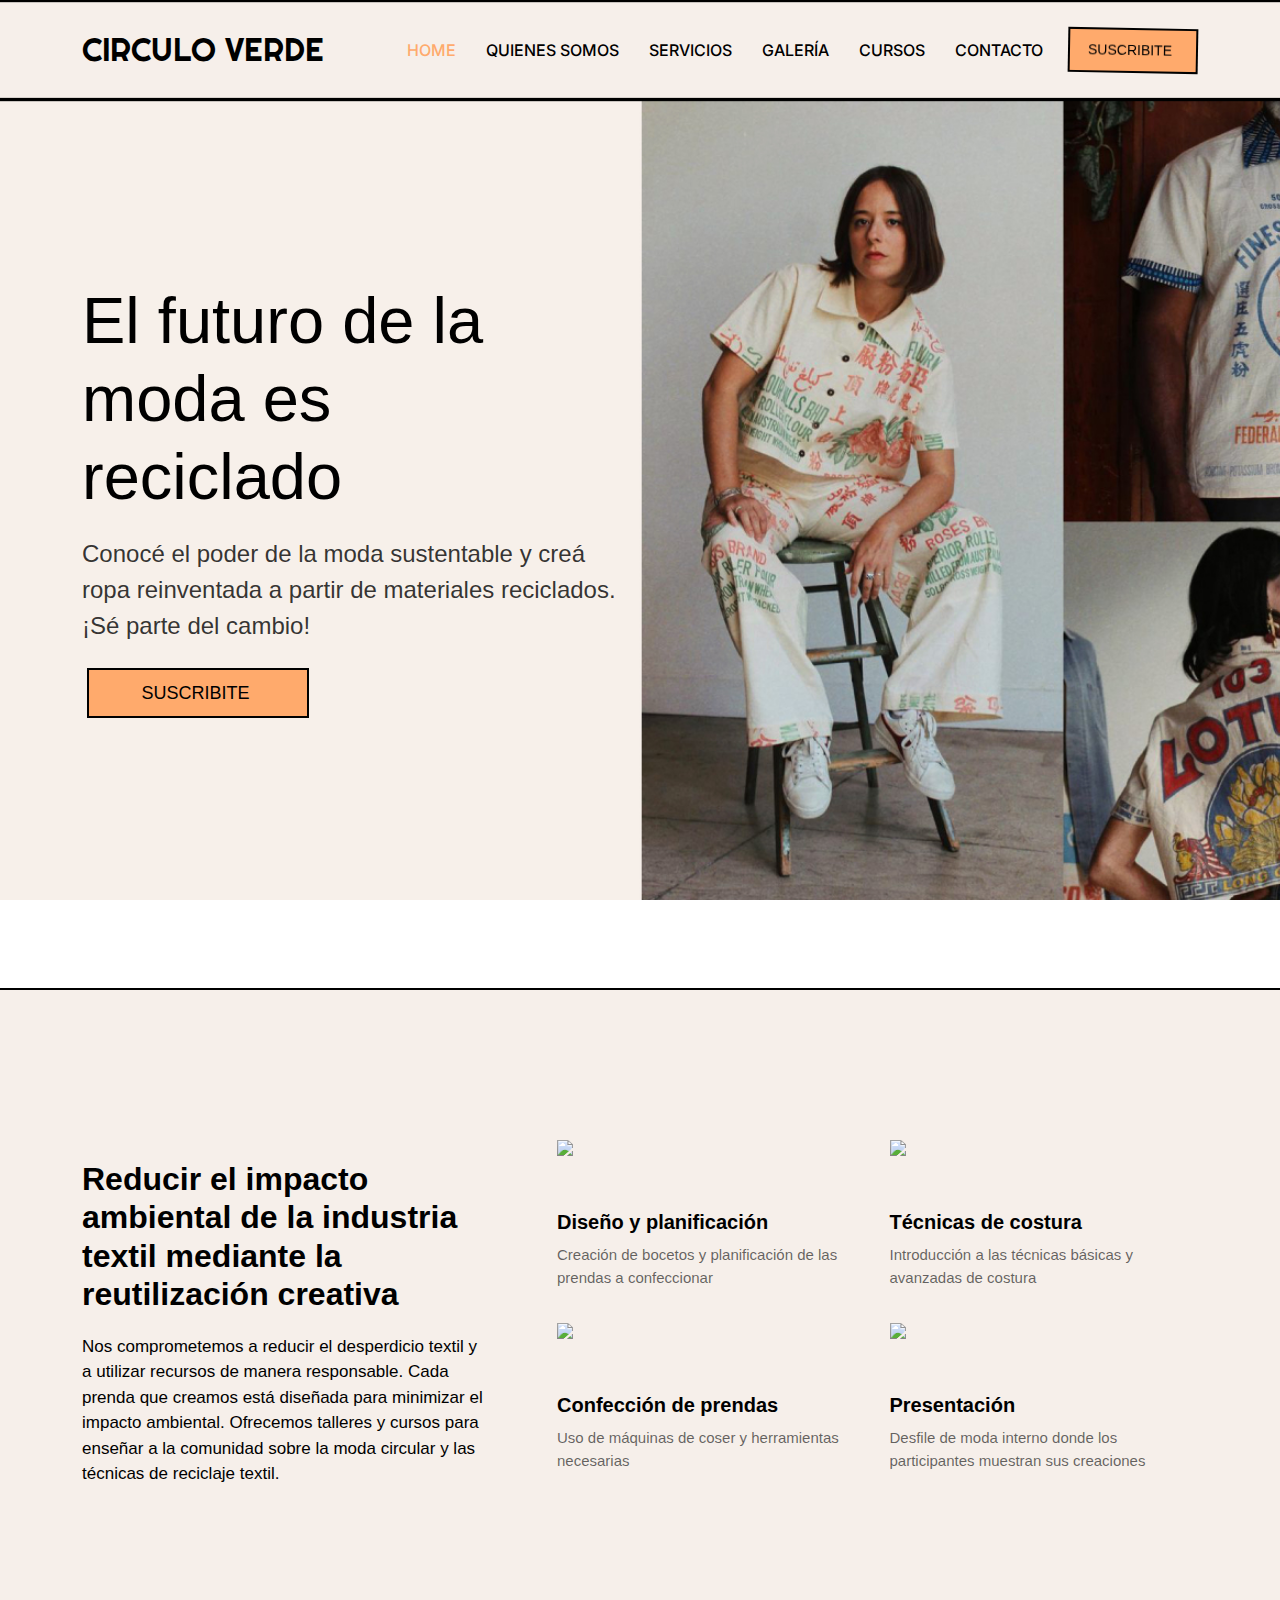
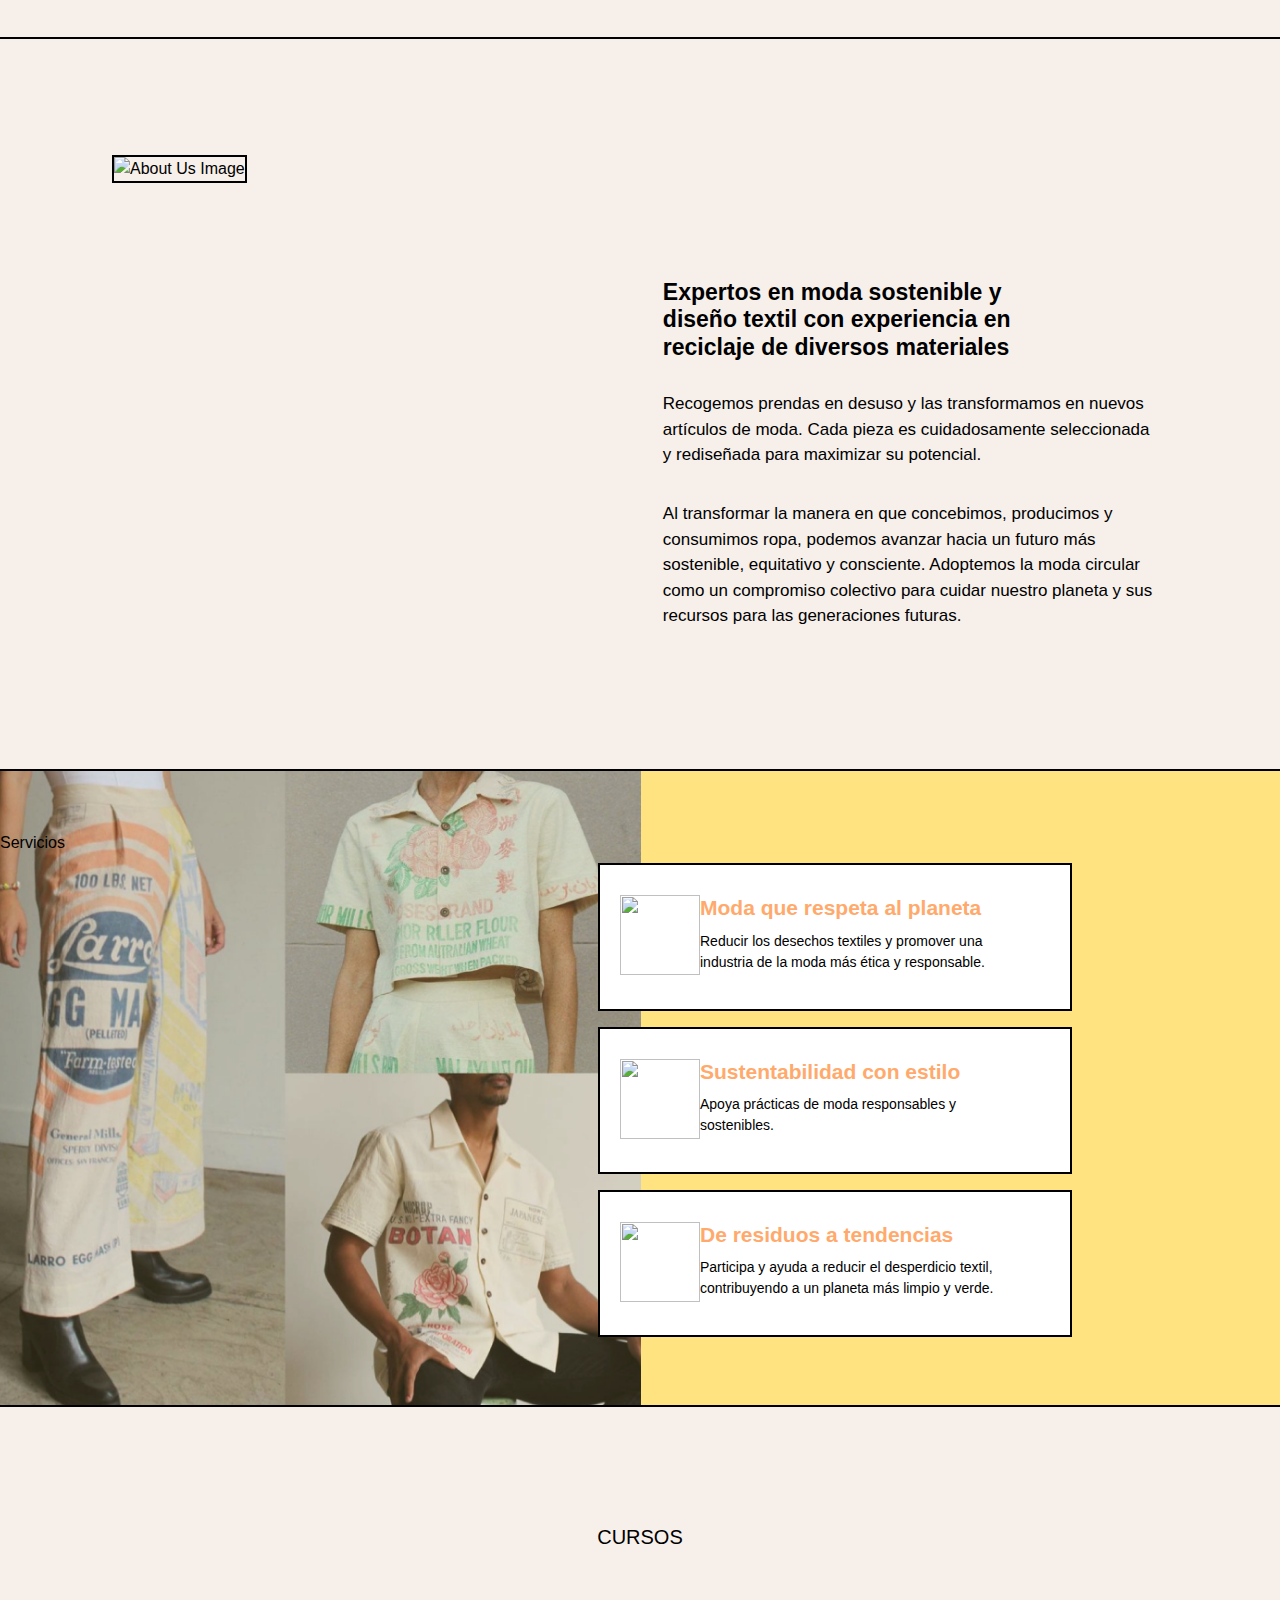
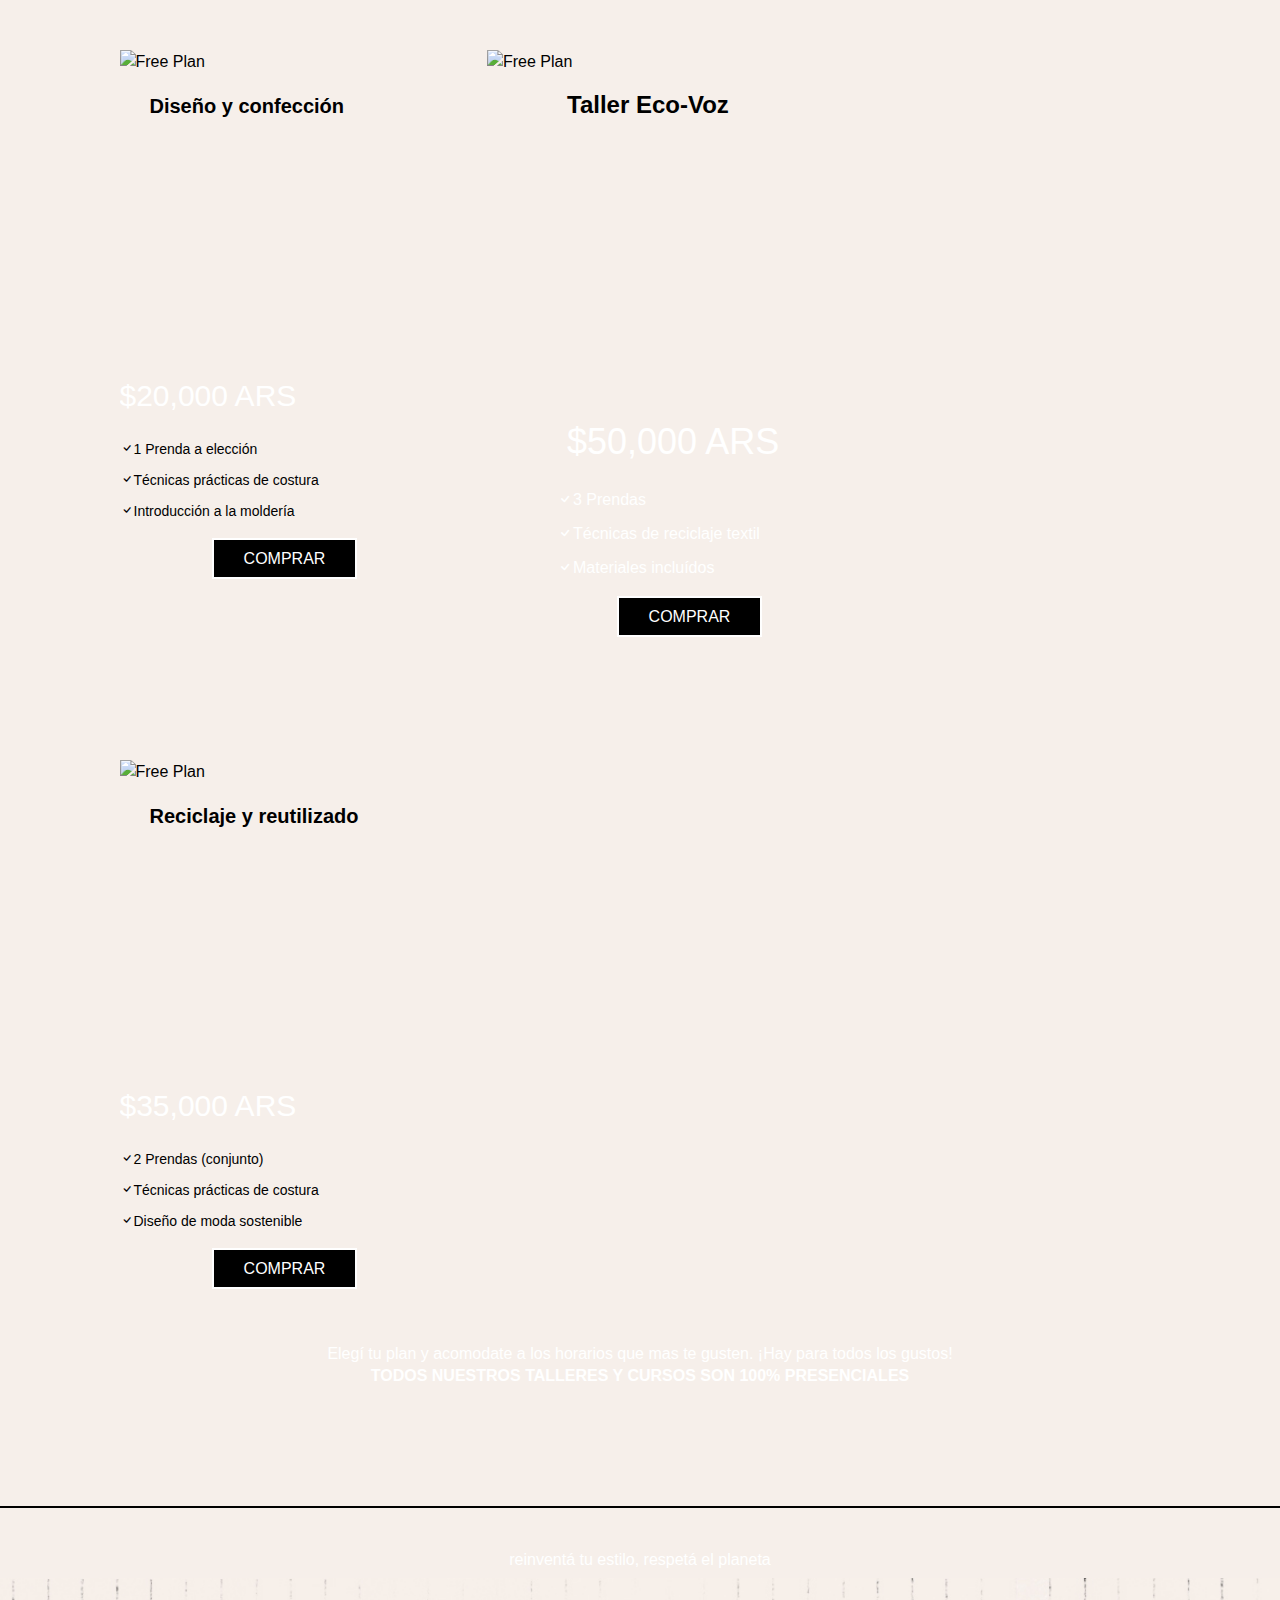
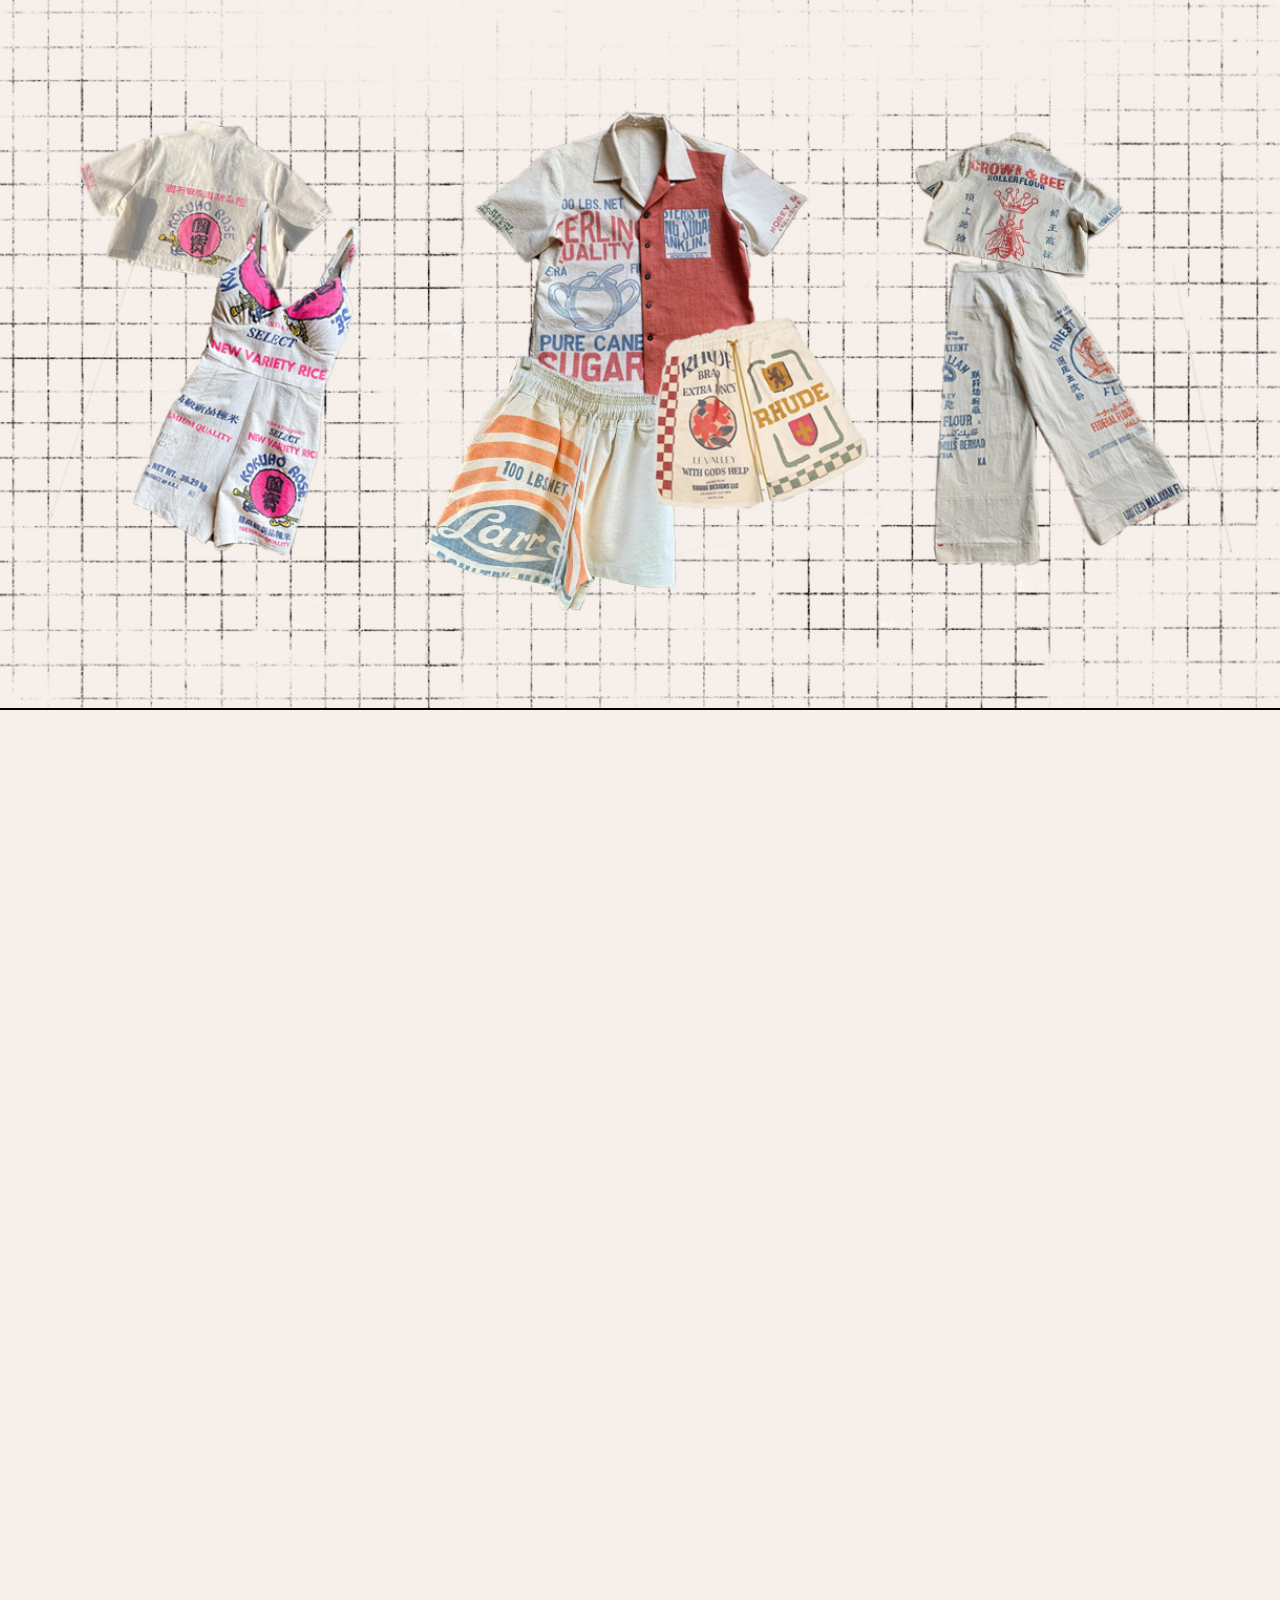
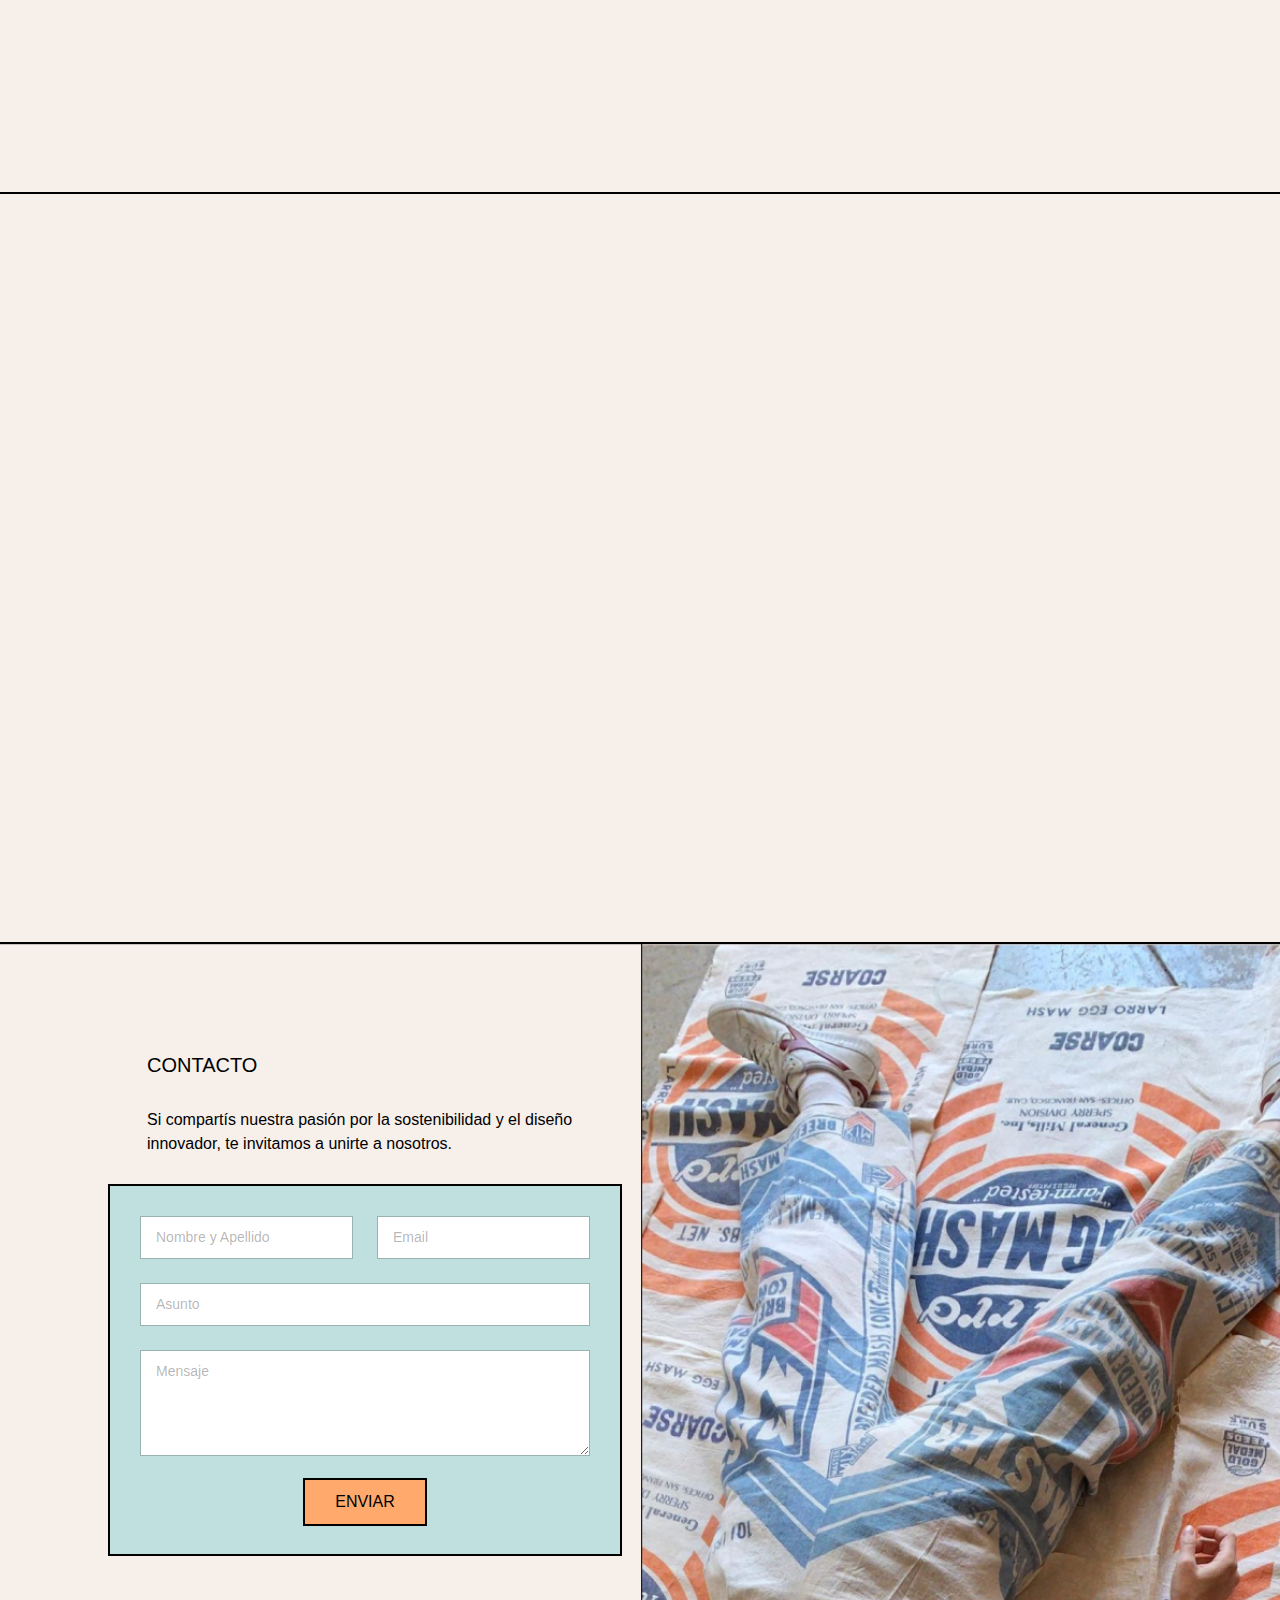
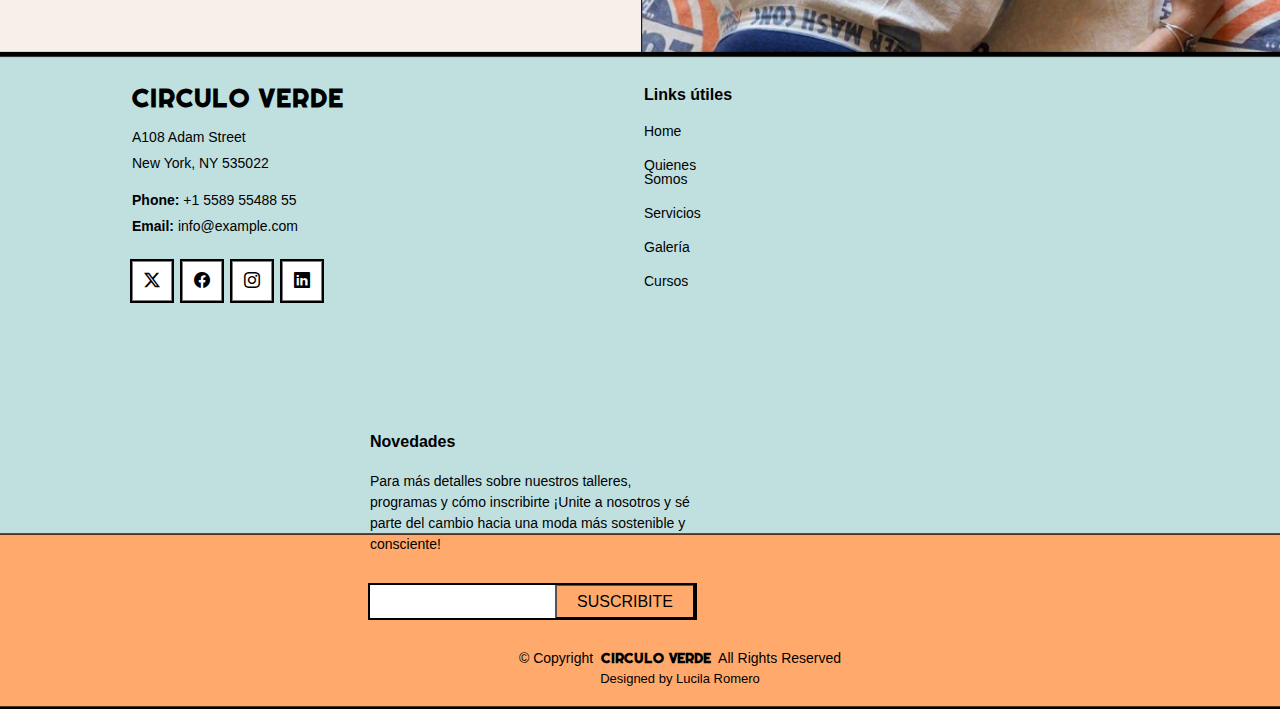
==== commit 9ff8b23b: "Circulo Verde" ====
--- a/index.html
+++ b/index.html
@@ -3,7 +3,7 @@
   <head>
     <meta charset="UTF-8">
     <meta name="viewport" content="width=device-width, initial-scale=1.0">
-    <title>Header con Imagen de Fondo</title>
+    <title>Circulo Verde</title>
     <style>
       header {
         background-image: url('assets/img/header-background.png'); /* Ruta de la imagen de fondo */
@@ -30,8 +30,7 @@
       }
     </style>
 
-  <meta charset="utf-8">
-  <meta content="width=device-width, initial-scale=1.0" name="viewport">
+
   <title>Index - Circulo Verde</title>
   <meta content="" name="description">
   <meta content="" name="keywords">
@@ -55,13 +54,6 @@
   <!-- Main CSS File -->
   <link href="assets/css/main.css" rel="stylesheet">
 
-  <!-- =======================================================
-  * Template Name: Presento
-  * Template URL: https://bootstrapmade.com/presento-bootstrap-corporate-template/
-  * Updated: Jun 27 2024 with Bootstrap v5.3.3
-  * Author: BootstrapMade.com
-  * License: https://bootstrapmade.com/license/
-  ======================================================== -->
 
 
 <body class="index-page">
@@ -104,16 +96,7 @@
             font-size: 14px; /* Tamaño de la fuente */
             font-weight: normal; /* Negrita */
             transition:var(--background-color) 0.3s ease; /* Transición suave */
-            -webkit-transform: rotate(-1deg);
-            -webkit-transform: 200ms ease;
-            -ms-transform: rotate(-1deg);
-            transform: rotate(-1deg);
-            -webkit-transition: -webkit-transform 200ms ease;
-            transition: -webkit-transform 200ms ease;
-            transition: transform 200ms ease;
-            
-            transform: translate3d(0px, 0px, 0px) scale3d(1, 1, 1) rotateX(0deg) rotateY(0deg) rotateZ(1deg) skew(0deg, 0deg);
-            transform-style: preserve-3d;   
+  
           }
            
           .btn-get-started-header {
@@ -136,13 +119,13 @@
     <!-- Hero Section -->
     <section id="hero" class="hero section">
 
-      <img src="assets/img/hero-bg.jpg" alt="" data-aos="fade-in" style="height: 636px;">
+      <img src="assets/img/hero-bg.jpg" alt="" data-aos="fade-in">
 
       <div class="container">
         <div class="row">
           <div class="col-lg-6">
             <h2 data-aos="fade-up" data-aos-delay="100">El futuro de la moda es reciclado</h2>
-            <p data-aos="fade-up" data-aos-delay="200">Conoce el poder de la moda sustentable y crea ropa reinventada a partir de materiales reciclados. ¡Sé parte del cambio!</p>
+            <p data-aos="fade-up" data-aos-delay="200">Conocé el poder de la moda sustentable y creá ropa reinventada a partir de materiales reciclados. ¡Sé parte del cambio!</p>
             <div class="d-flex mt-4" data-aos="fade-up" data-aos-delay="300">
               
               
@@ -155,19 +138,11 @@
             text-align: center;
             text-decoration: none; /* Elimina el subrayado del enlace */
             background-color: #FFAA6C; /* Ruta de la imagen de fondo */
-            width: 150px;
+            width: 222px;
+            padding-left: 35px;
+            padding-right: 25px;
             border: 2px solid #000; /* Elimina el borde */
-            border-radius:0px; /* Redondea los bordes */
-            -webkit-transform: rotate(-1deg);
-            -webkit-transform: 200ms ease;
-            -ms-transform: rotate(-1deg);
-            transform: rotate(-1deg);
-            -webkit-transition: -webkit-transform 200ms ease;
-            transition: -webkit-transform 200ms ease;
-            transition: transform 200ms ease;            
-            transform: translate3d(0px, 0px, 0px) scale3d(1, 1, 1) rotateX(0deg) rotateY(0deg) rotateZ(1deg) skew(0deg, 0deg);
-            transform-style: preserve-3d;   
-          
+            border-radius:0px; /* Redondea los bordes */    
     }
 
     .btn-get-started-hero {
@@ -190,9 +165,6 @@
 
     </section><!-- /Hero Section -->
 
-    <head>
-      <meta charset="UTF-8">
-      <meta name="viewport" content="width=device-width, initial-scale=1.0">
       <title>Sección Clientes con Imagen de Fondo</title>
    
    
@@ -252,9 +224,12 @@
         </div>
       </section><!-- /Clients Section -->
     </body>
-     <!-- About Section -->
-
-      <meta charset="UTF-8">
+
+    
+
+    <!-- About Section -->
+
+      
       <meta name="viewport" content="width=device-width, initial-scale=1.0">
       <title>Sección con Imagen de Fondo</title>
       <style>
@@ -274,14 +249,14 @@
       <section id="about" class="about section section-bg">
         <div class="container position-relative">
           <div class="row gy-5">
-            <div class="content col-xl-5 d-flex flex-column" data-aos="fade-up" data-aos-delay="100">
+            <div class="content col-xl-5 d-flex flex-column" >
               <h3>Reducir el impacto ambiental de la industria textil mediante la reutilización creativa</h3>
               <p>
                 Nos comprometemos a reducir el desperdicio textil y a utilizar recursos de manera responsable. Cada prenda que creamos está diseñada para minimizar el impacto ambiental. Ofrecemos talleres y cursos para enseñar a la comunidad sobre la moda circular y las técnicas de reciclaje textil.
               </p>
             </div>
     
-            <div class="col-xl-7" data-aos="fade-up" data-aos-delay="200">
+            <div class="col-xl-7" >
               <div class="row gy-4">
                 <div class="col-md-6 icon-box position-relative">
                   <img src="assets/img/Icons/Icon-1.png" alt="Icono">
@@ -312,13 +287,10 @@
     </section><!-- /About Section -->
 
     <!--Quienes Somos Section--> 
-  
-<meta charset="UTF-8">
-<meta name="viewport" content="width=device-width, initial-scale=1.0">
+
 <title>Sección con Imagen de Fondo</title>
 
 <style>
-
 
   .quienes-somos {
     background-color: #F6EFEA;
@@ -332,6 +304,11 @@
     
   }
 
+  .quienes-somos .content {
+      padding-left: 0;
+      padding-right: 0;
+   }
+
   .quienes-somos .content h3 {
     font-weight: 600;
     font-size: 32px;
@@ -344,20 +321,20 @@
     font-weight: 400;
     font-size: 17px;
     margin: 10px 0 0 0;
-    padding-top: 10px;
-    padding-right: 50px;
+ 
   }
 
 
   .left-image {
-
-    height: 600px;
-    width: 490px;
-    object-fit: cover;
+      width: 100%;
+      height: auto;
+     object-fit: cover;
     outline: 2px;
     outline-style: solid;
     outline-color: #000000;
   }
+  
+
 </style>
 
 <body>
@@ -366,19 +343,19 @@
     <div class="container position-relative">
       <div class="row gy-5">
         
-        <div class="col-xl-5" data-aos="fade-up" data-aos-delay="100">
+        <div class="col-xl-5" >
           <img src="..//Presento/assets/img/quienes-somos.jpg" alt="About Us Image" class="left-image">
         </div>
 
         
-        <div class="content col-xl-7 aos-init aos-animate" data-aos="fade-up" data-aos-delay="200" style=" padding-left: 200px; padding-right: 50px; padding-top: 100px;">
-          <h3 style="font-size: 23px; font-variant: semibold;">Expertos en moda sostenible y diseño textil
+        <div class="content col-xl-7"   style= "padding-left: 120px;margin-top:150px;">
+          <h3 style="font-size: 23px; font-variant: semibold;margin-right: 70px">Expertos en moda sostenible y diseño textil
             con experiencia en reciclaje de diversos materiales</h3>
-          <p style="padding-right: 60px;font-weight: 400 ;font-size: 17px;padding-top: 20PX;">
+          <p style="padding-right: 0px;height: 100px;width: 498px;font-weight: 400 ;font-size: 17px;">
             Recogemos prendas en desuso y las transformamos en nuevos artículos de moda. Cada pieza es cuidadosamente seleccionada y rediseñada para maximizar su potencial.
           </p>
-          <div class="content col-xl-7 aos-init aos-animate" data-aos="fade-up" data-aos-delay="200" style="  padding-right: 50px; padding-top: 3px;padding-left: 1px;">
-            <p style="padding-right: 0px;height: 210px;width: 480px;font-weight: 400 ;font-size: 17px;">
+          <div class="content col-xl-7"></div>
+            <p style="padding-right: 0px;height: 150px;width: 498px;font-weight: 400 ;font-size: 17px;">
               Al transformar la manera en que concebimos, producimos y consumimos ropa, podemos avanzar hacia un futuro más sostenible, equitativo y consciente. Adoptemos la moda circular como un compromiso colectivo para cuidar nuestro planeta y sus recursos para las generaciones futuras.
             </p>
           </div>
@@ -392,67 +369,56 @@
 </body>
 
   </section><!-- Services Section -->
-      <meta charset="UTF-8">
-      <meta name="viewport" content="width=device-width, initial-scale=1.0">
-
-      <title>Sección Servicios con Imagen de Fondo</title>
+  
+  <title>Sección Servicios con Imagen de Fondo</title>
       <!--img src="assets/img/servicios-1.jpg" alt="" data-aos="fade-in"-->
-  
-
       <section id="background-service" class="background-service>  service-bg">
-        <element class="background-service"></element>
+        <div class="background-service"></div>
         <!--div class="background-image"></div-->
-     
-       
-        <div class="services section-title" data-aos="fade-up">
+
+        <div class="services-sectiontitle" >
       
-          <h2>Servicios</h2>
+          <h2service>Servicios</h2service>
           
         </div><!-- End Section Title -->
-        
-    
-       
           <title>Alinear Items a la Derecha</title>
-          
-      
-        
           <div class="container-service">
             <div class="service-items">
         
-              <div class="service-item" data-aos="fade-up" data-aos-delay="200">
-                <i img src="..//Presento/assets/img/icons/icon-6.png" class= "service-item" style="width: 60px; height: 40px;"></i>
+              <div class="service-item" >
+                <img src="..//Presento/assets/img/icons/icon-5.png" class= "service-icon" style="width: 80px; height: 80px;">
                 <div>
-                  <h4 class="title"><!--a href="service-details.html" class="stretched-link"-->Moda que respeta al planeta</a></h4>
+                  <h4 class="title"><!--a href="service-details.html" class="stretched-link"--><a>Moda que respeta al planeta</a></h4>
                   <p class="description">Reducir los desechos textiles y promover una industria de la moda más ética y responsable.</p>
                 </div>
               </div><!-- End Service Item -->
         
-              <div class="service-item" data-aos="fade-up" data-aos-delay="200">
-                <i class="bi bi-card-checklist icon"></i>
+              <div class="service-item" >
+                <img src="..//Presento/assets/img/icons/icon-8.png" class= "service-icon" style="width: 80px; height: 80px;">
                 <div>
-                  <h4 class="title"><a href="service-details.html" class="stretched-link">Sustentabilidad con estilo</a></h4>
+                  <h4 class="title"><a href="index.html" class="stretched-link">Sustentabilidad con estilo</a></h4>
                   <p class="description">Apoya prácticas de moda responsables y sostenibles.</p>
                 </div>
               </div><!-- End Service Item -->
         
-              <div class="service-item" data-aos="fade-up" data-aos-delay="200">
-                <i class="bi bi-card-checklist icon"></i>
+              <div class="service-item" >
+                <img src="..//Presento/assets/img/icons/icon-7.png" class= "service-icon" style="width: 80px; height: 80px;">
                 <div>
-                  <h4 class="title"><a href="service-details.html" class="stretched-link">De residuos a tendencias</a></h4>
+                  <h4 class="title"><a  class="stretched-link">De residuos a tendencias</a></h4>
                   <p class="description">Participa y ayuda a reducir el desperdicio textil, contribuyendo a un planeta más limpio y verde.</p>
                 </div>
               </div><!-- End Service Item -->
         
             </div>
           </div>
-        </div>
+        
       </section><!-- /Services Section -->
     
    <!-- Pricing Section -->
 <section id="pricing" class="pricing section pricing-bg">
 
   <!-- Section Title -->
-  <div class="container section-title" data-aos="fade-up">
+  <div class="container section-title" >
     <h2>CURSOS</h2>
   </div><!-- End Section Title -->
 
@@ -460,54 +426,59 @@
 
     <div class="row g-8 g-lg-0">
 
-      <div class="col-lg-8" data-aos="zoom-in" data-aos-delay="100">
+      <div class="col-lg-8" >
         <div class="pricing-item">
           <img src="..//Presento/assets/img/pricing-2.png" alt="Free Plan" class="pricing-image">
-          <div class="pricing-content">
-            <h3>Free Plan</h3>
-            <h4><sup>$</sup>0<span> / month</span></h4>
+          <div class="pricing-content-white"style=" padding-bottom: 40px">
+            <h3 style="margin-bottom: 240px;margin-left: 30px;padding-bottom: 20px;margin-top: 20px;margin-right: 30px;">Diseño y confección</h3>
+            <h4><span> $20,000 ARS</span></h4>
             <ul>
-              <li><i class="bi bi-check"></i> <span>Quam adipiscing vitae proin</span></li>
-              <li><i class="bi bi-check"></i> <span>Nec feugiat nisl pretium</span></li>
-              <li><i class="bi bi-check"></i> <span>Nulla at volutpat diam uteera</span></li>
+              <li><i class="bi bi-check"></i> <span>1 Prenda a elección</span></li>
+              <li><i class="bi bi-check"></i> <span>Técnicas prácticas de costura</span></li>
+              <li><i class="bi bi-check"></i> <span>Introducción a la moldería</span></li>
             </ul>
-            <div class="text-center"><a href="#" class="buy-btn">Buy Now</a></div>
+            <div class="text-center"><a href="#" class="buy-btn">COMPRAR</a></div>
           </div>
         </div>
       </div><!-- End Pricing Item -->
 
-      <div class="col-lg-8" data-aos="zoom-in" data-aos-delay="100">
+      <div class="col-lg-8" >
         <div class="pricing-item featured">
           <img src="..//Presento/assets/img/pricing-1.png" alt="Free Plan" class="pricing-image">
           <div class="pricing-content" style="margin-bottom: 50px;">
-            <h3 style="margin-bottom: 240px;margin-left: 100px;padding-bottom: 60px;">Business Plan</h3>
-            <h4 style="margin-left: 80px;"><sup>$</sup>29<span> / month</span></h4>
+            <h3 style="margin-bottom: 240px;margin-left: 60px;padding-bottom: 60px;">Taller Eco-Voz</h3>
+            <h4 style="margin-left: 60px;">$50,000<span> ARS</span></h4>
             <ul style=" margin-left: 50px;">
-              <li><i class="bi bi-check"></i> <span>Quam adipiscing vitae proin</span></li>
-              <li><i class="bi bi-check"></i> <span>Nec feugiat nisl pretium</span></li>
-              <li><i class="bi bi-check"></i> <span>Nulla at volutpat diam uteera</span></li>
+              <li><i class="bi bi-check"></i> <span>3 Prendas</span></li>
+              <li><i class="bi bi-check"></i> <span>Técnicas de reciclaje textil</span></li>
+              <li><i class="bi bi-check"></i> <span>Materiales incluídos</span></li>
           
             </ul>
-            <div class="text-center"><a href="#" class="buy-btn">Buy Now</a></div>
+            <div class="text-center"><a href="#" class="buy-btn">COMPRAR</a></div>
           </div>
         </div>
       </div><!-- End Pricing Item -->
 
-      <div class="col-lg-8" data-aos="zoom-in" data-aos-delay="100">
+      <div class="col-lg-8" >
         <div class="pricing-item">
           <img src="..//Presento/assets/img/pricing-2.png" alt="Free Plan" class="pricing-image">
-          <div class="pricing-content">
-            <h3>Developer Plan</h3>
-            <h4><sup>$</sup>49<span> / month</span></h4>
+          <div class="pricing-content-white" style=" padding-bottom: 40px">
+            <h3 style="margin-bottom: 240px;margin-left: 30px;padding-bottom: 20px;margin-top: 20px;margin-right: 30px;">Reciclaje y reutilizado</h3>
+            <h4><span> $35,000 ARS</span></h4>
             <ul>
-              <li><i class="bi bi-check"></i> <span>Quam adipiscing vitae proin</span></li>
-              <li><i class="bi bi-check"></i> <span>Nec feugiat nisl pretium</span></li>
-              <li><i class="bi bi-check"></i> <span>Nulla at volutpat diam uteera</span></li>
+              <li><i class="bi bi-check"></i> <span>2 Prendas (conjunto) </span></li>
+              <li><i class="bi bi-check"></i> <span>Técnicas prácticas de costura</span></li>
+              <li><i class="bi bi-check"></i> <span>Diseño de moda sostenible</span></li>
             </ul>
-            <div class="text-center"><a href="#" class="buy-btn">Buy Now</a></div>
+            <div class="text-center"><a href="#" class="buy-btn">COMPRAR</a></div>
           </div>
         </div>
       </div><!-- End Pricing Item -->
+
+      <div class="pricing-footer">
+        <p>Elegí tu plan y acomodate a los horarios que mas te gusten. ¡Hay para todos los gustos!</p>
+        <p><strong>TODOS NUESTROS TALLERES Y CURSOS SON 100% PRESENCIALES</strong></p>
+      </div>
 
     </div>
 
@@ -519,20 +490,20 @@
     
     <!-- Sección con Imagen y Texto Superpuesto -->
       <title>Sección con Imagen y Texto Superpuesto</title>
-      <section class="image-text-section">
-        <img src="assets/img/img-background.jpg" alt="Fondo" class="background-image" style="margin-top: 40px;">
+      <section class="image-text-section" style="outline: 2px;outline-style: solid;outline-color: #000000">
+        <img src="assets/img/img-background.jpg" alt="Fondo" class="background-image" style="margin-top: 70px;">
         <div class="overlay-img">
-          <h2-overlay>Reinventá tu estilo, respetá el planeta</h2-overlay>
+          <h2-overlay-img>Reinventá tu estilo, respetá el planeta</h2-overlay-img>
           <p></p>
         </div>
       </section>
    
     <!-- Portfolio Section -->
-    <section id="portfolio" class="portfolio section" style=" padding-top: 85px; height: 1150px;  outline: 2px; outline-style: solid;outline-color: #000000;">
+    <section id="portfolio" class="portfolio section" style=" margin-bottom:0px;padding-bottom:150px;margin-top:0px;height:100%;outline: 2px;outline-style: solid;outline-color: #000000;padding-top: 150px;">
 
       <!-- Section Title -->
       <div class="container section-title" data-aos="fade-up">
-        <h2>Portfolio</h2>
+        <h2>GALERÍA</h2>
         <p></p>
       </div><!-- End Section Title -->
 
@@ -597,6 +568,8 @@
                 </div>
               </div>
             </div><!-- End Portfolio Item -->
+
+
           </div><!-- End Portfolio Container -->
 
         </div>
@@ -634,7 +607,7 @@
                   },
                   "breakpoints": {
                     "320": {
-                      "slidesPerView": 1,
+                      "slidesPerView": 3,
                       "spaceBetween": 40
                     },
                     "1200": {
@@ -648,60 +621,67 @@
     
                 <div class="swiper-slide">
                   <div class="testimonial-item">
-                    <img src="assets/img/testimonials/testimonials-2.jpg" class="testimonial-img" alt="" style=" margin-bottom: 30px;">
-                    <h3> Sara Wilsson </h3> 
-                    <h4>Designer</h4>
+                    <img src="assets/img/testimonials/testimonials-1.jpg" class="testimonial-img" alt="" style=" margin-bottom: 30px;">
+                    <h3> Helena García </h3> 
+                    <p>
+                      
+                      <span>“Utiliza nuestras herramientas y recursos de alta calidad para desarrollar tus habilidades y completar tus proyectos”.</span>
+                      
+                    </p>
+                    <h4>Emprendedora en Moda Circular</h4>
                     <!--div class="stars">
                       <i class="bi bi-star-fill"></i><i class="bi bi-star-fill"></i><i class="bi bi-star-fill"></i><i class="bi bi-star-fill"></i><i class="bi bi-star-fill"></i>
                     </div-->
-                    <p>
-                      
-                      <span>Export tempor illum tamen malis malis eram quae irure esse labore quem cillum quid cillum eram malis quorum velit fore eram velit sunt aliqua noster fugiat irure amet legam anim culpa.</span>
-                      
-                    </p>
+
                   </div>
                 </div>
-
+    
+                
+    
                 <div class="swiper-slide">
                   <div class="testimonial-item">
                     <img src="assets/img/testimonials/testimonials-2.jpg" class="testimonial-img" alt="" style=" margin-bottom: 30px;">
-                    <h3>Sara Wilsson</h3>
-                    <h4>Designer</h4>
+                    <h3>Sofía Pérez</h3>
+                    <p>
+                      
+                      <span>“Contribuye a un movimiento global que busca reducir los desechos textiles y promover una industria más ética y responsable”.</span>
+                      
+                    </p>
+                    <h4>Entusiasta de la Moda Sostenible</h4>
                     <!--div class="stars">
                       <i class="bi bi-star-fill"></i><i class="bi bi-star-fill"></i><i class="bi bi-star-fill"></i><i class="bi bi-star-fill"></i><i class="bi bi-star-fill"></i>
                     </div-->
+                    
+                  </div>
+                </div><!-- End testimonial item -->
+    
+               <!-- End testimonial item -->
+     <div class="swiper-slide">
+                  <div class="testimonial-item" style="    height: 358px">
+                    <img src="assets/img/testimonials/testimonials-3.jpg" class="testimonial-img" alt="" style=" margin-bottom: 30px;">
+                    <h3>Camila Larson</h3>
                     <p>
                       
-                      <span>Export tempor illum tamen malis malis eram quae irure esse labore quem cillum quid cillum eram malis quorum velit fore eram velit sunt aliqua noster fugiat irure amet legam anim culpa.</span>
+                      <span>“Diseña y confecciona ropa exclusiva que refleja tu estilo personal y compromiso con el medio ambiente”.</span>
                       
                     </p>
-                  </div>
-                </div><!-- End testimonial item -->
-    
-               <!-- End testimonial item -->
-     <div class="swiper-slide">
-                  <div class="testimonial-item">
-                    <img src="assets/img/testimonials/testimonials-2.jpg" class="testimonial-img" alt="" style=" margin-bottom: 30px;">
-                    <h3>Sara Wilsson</h3>
-                    <h4>Designer</h4>
+                    <h4 style="margin-top: 75px;">Influencer de Moda</h4>
                     <!--div class="stars">
                       <i class="bi bi-star-fill"></i><i class="bi bi-star-fill"></i><i class="bi bi-star-fill"></i><i class="bi bi-star-fill"></i><i class="bi bi-star-fill"></i>
                     </div-->
-                    <p>
-                      
-                      <span>Export tempor illum tamen malis malis eram quae irure esse labore quem cillum quid cillum eram malis quorum velit fore eram velit sunt aliqua noster fugiat irure amet legam anim culpa.</span>
-                      
-                    </p>
+                    
                   </div>
                
               <!-- End testimonial item -->
+    
+    
+    
           </div>
     
         </section><!-- /Testimonials  Section -->
 
   <!-- Contact Section -->
-   <meta charset="UTF-8">
-      <meta name="viewport" content="width=device-width, initial-scale=1.0">
+   
        <section id="contact" class="contact section">
         <section id="contact" class="contact contact-bg background-image-ct">
         <style>
@@ -710,18 +690,21 @@
               background-size: cover;
               background-position: center;
               background-repeat: no-repeat;
+              max-width: 100%;
+              height: auto;
           }
           </style>
 
+
       <!-- Section Title -->
-
-      <div class="container section-title h2 aos-init aos-animate" data-aos="fade-up" style="
-      margin-left: 94px; padding-bottom: 20px;">
+       
+      
+      <div class="container section-title h2 " style="  margin-left: 135px; padding-bottom: 20px;">
           <h2-ct>Contacto</h2-ct>
         </div>
-        <div class="container section-titleh2ct" data-aos="fade-up"></div>
+        <div class="container section-titleh2ct"></div>
       
-        <p-ct class="flex-two-lines">
+        <p-ct class="flex-two-lines"style=" padding-left: 0px; margin-left: 147px;">
           <span>Si compartís nuestra pasión por la sostenibilidad y el diseño </span>
           <span>innovador, te invitamos a unirte a nosotros.</span>
         </h2> </p-ct>
@@ -731,23 +714,23 @@
           <div class="col-lg-6">
              
             
-            <form action="forms/contact.php" method="post" class="php-email-form" data-aos="fade-up" data-aos-delay="500">
+            <form action="forms/contact.php" method="post" class="php-email-form" >
               <div class="row gy-4">
 
                 <div class="col-md-6">
-                  <input type="text" name="name" class="form-control" placeholder="Your Name" required="">
+                  <input type="text" name="name" class="form-control" placeholder="Nombre y Apellido" required="">
                 </div>
 
                 <div class="col-md-6 ">
-                  <input type="email" class="form-control" name="email" placeholder="Your Email" required="">
+                  <input type="email" class="form-control" name="email" placeholder="Email" required="">
                 </div>
 
                 <div class="col-md-12">
-                  <input type="text" class="form-control" name="subject" placeholder="Subject" required="">
+                  <input type="text" class="form-control" name="subject" placeholder="Asunto" required="">
                 </div>
 
                 <div class="col-md-12">
-                  <textarea class="form-control" name="message" rows="4" placeholder="Message" required=""></textarea>
+                  <textarea class="form-control" name="message" rows="4" placeholder="Mensaje" required=""></textarea>
                 </div>
 
                 <div class="col-md-12 text-center">
@@ -775,9 +758,9 @@
     <section id="footer-background" class="footer-background>  footer-bg">
       <element class="footer-background"></element>
 
-    <div class="container footer-top" style="margin-right: -20;margin-right: 0px;">
+    <div class="container footer-top">
       <div class="row gy-4">
-        <div class="col-lg-4 col-md-6 footer-about">
+        <div class="col-lg-4 col-md-6 footer-about" style=" width: 424px;">
           <a href="index.html" class="logo d-flex align-items-center">
             <span class="sitename">CIRCULO VERDE</span>
           </a>
@@ -795,18 +778,20 @@
           </div>
         </div>
 
-        <div class="col-lg-2 col-md-3 footer-links" style="padding-right: 30px;">
-          <h4>Useful Links</h4>
+        <div class="col-lg-2 col-md-3 footer-links" style="padding-right: 0px;padding-left: 100px;">
+          <h4>Links útiles</h4>
           <ul>
             <li><a href="#">Home</a></li>
-            <li><a href="#">About us</a></li>
-            <li><a href="#">Services</a></li>
-            <li><a href="#">Terms of service</a></li>
-            <li><a href="#">Privacy policy</a></li>
+            <li><a href="#">Quienes Somos</a></li>
+            <li><a href="#">Servicios</a></li>
+            <li><a href="#">Galería</a></li>
+            <li><a href="#">Cursos</a></li>
           </ul>
         </div>
 
-        <div class="col-lg-4 col-md-12 footer-newsletter" style="margin-right: 0px; padding-left: 90px;">
+      
+
+        <div class="col-lg-4 col-md-12 footer-newsletter" style="padding-left: 250px;width: 575px;padding-right: 0px;" >
           <h4>Novedades</h4>
           <p>Para más detalles sobre nuestros talleres, programas y cómo inscribirte 
             ¡Unite a nosotros y sé parte del cambio hacia una moda más
@@ -824,13 +809,13 @@
 
     <div class="container copyright text-center ">
       <div class="footer Copyright= "width=max-width ></div>
-      <p>© <span>Copyright</span> <strong class="px-1 sitename">CIRCULO VERDE</strong> <span>All Rights Reserved</span></p>
+      <p>© <span>Copyright</span> <strong class="px-1 sitename"style= "font-family: Righteous">CIRCULO VERDE</strong> <span>All Rights Reserved</span></p>
       <div class="credits">
         <!-- All the links in the footer should remain intact. -->
         <!-- You can delete the links only if you've purchased the pro version. -->
         <!-- Licensing information: https://bootstrapmade.com/license/ -->
         <!-- Purchase the pro version with working PHP/AJAX contact form: [buy-url] -->
-        Designed by Lucila Romero</a>
+        <a> Designed by Lucila Romero</a>
       </div>
     </div>
 
@@ -851,7 +836,7 @@
 
   <!-- Main JS File -->
   <script src="assets/js/main.js"></script>
-
+  
 </body>
 </head>
 </html>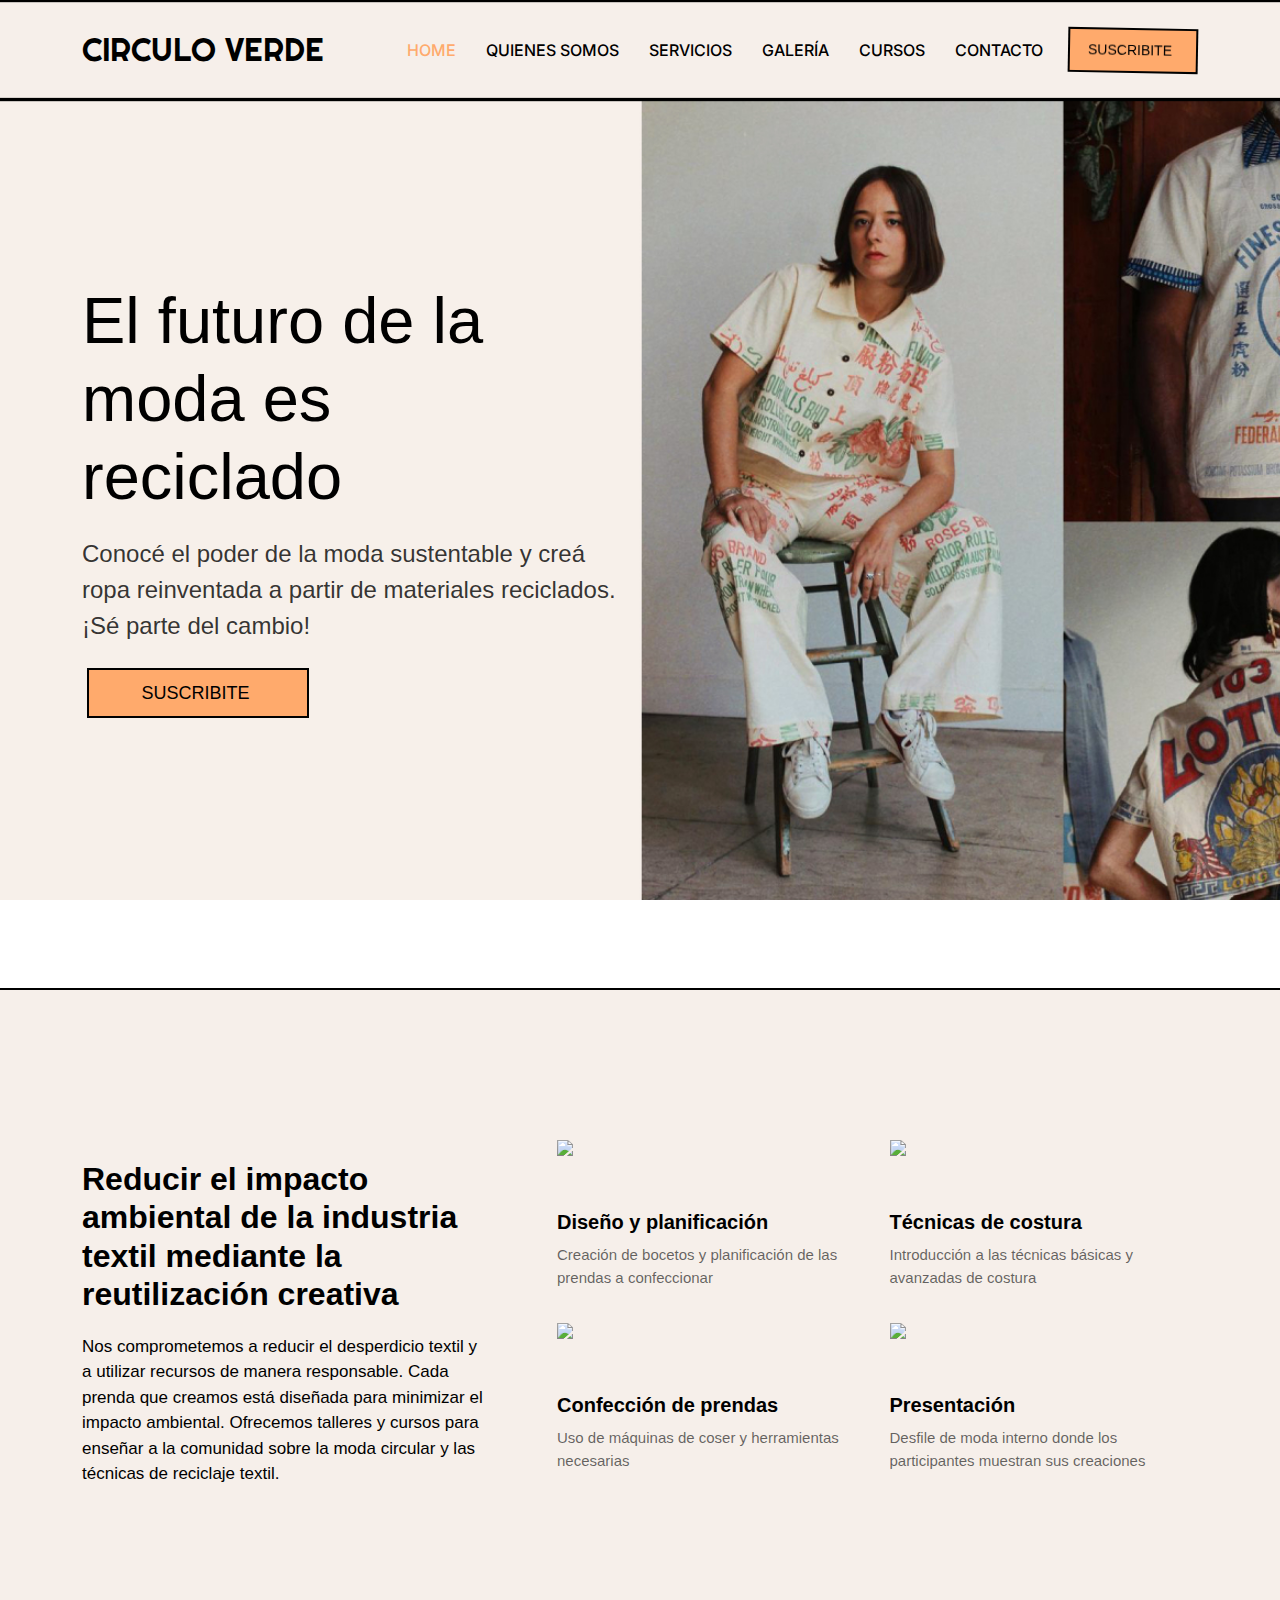
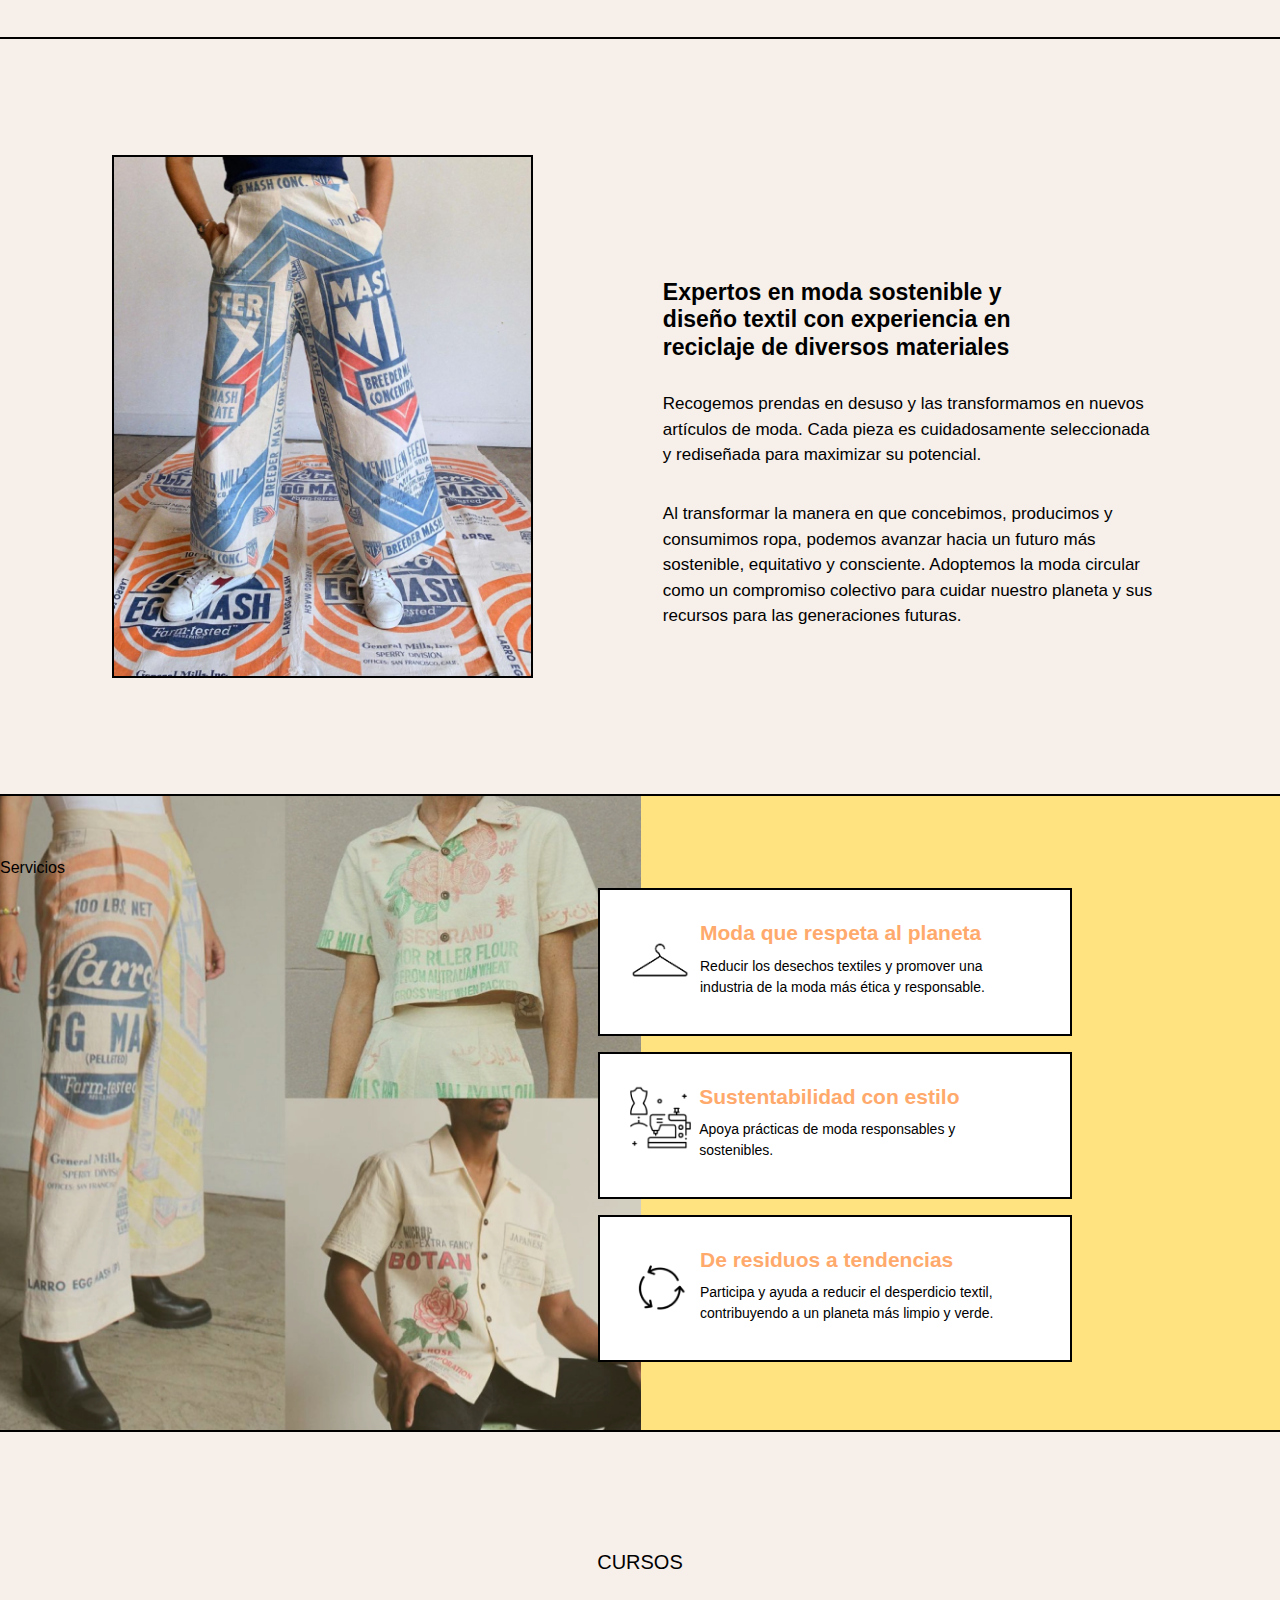
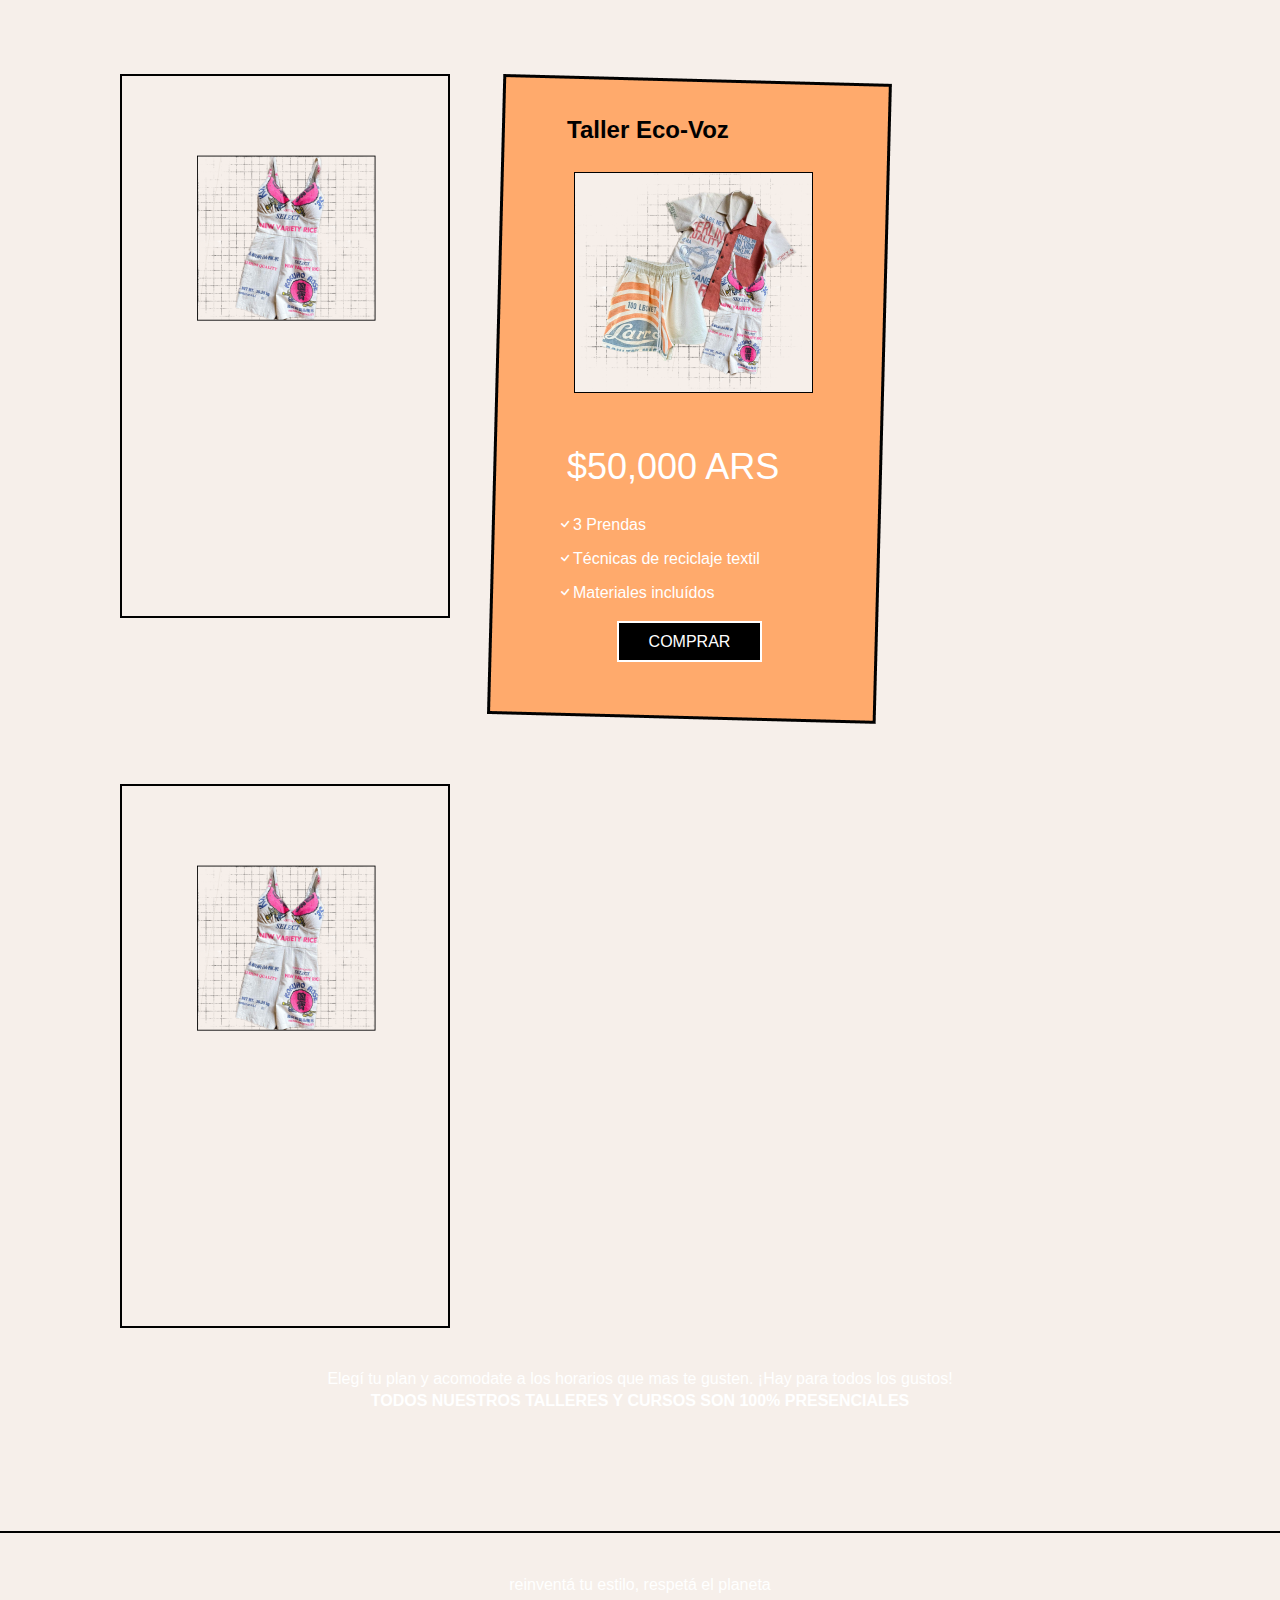
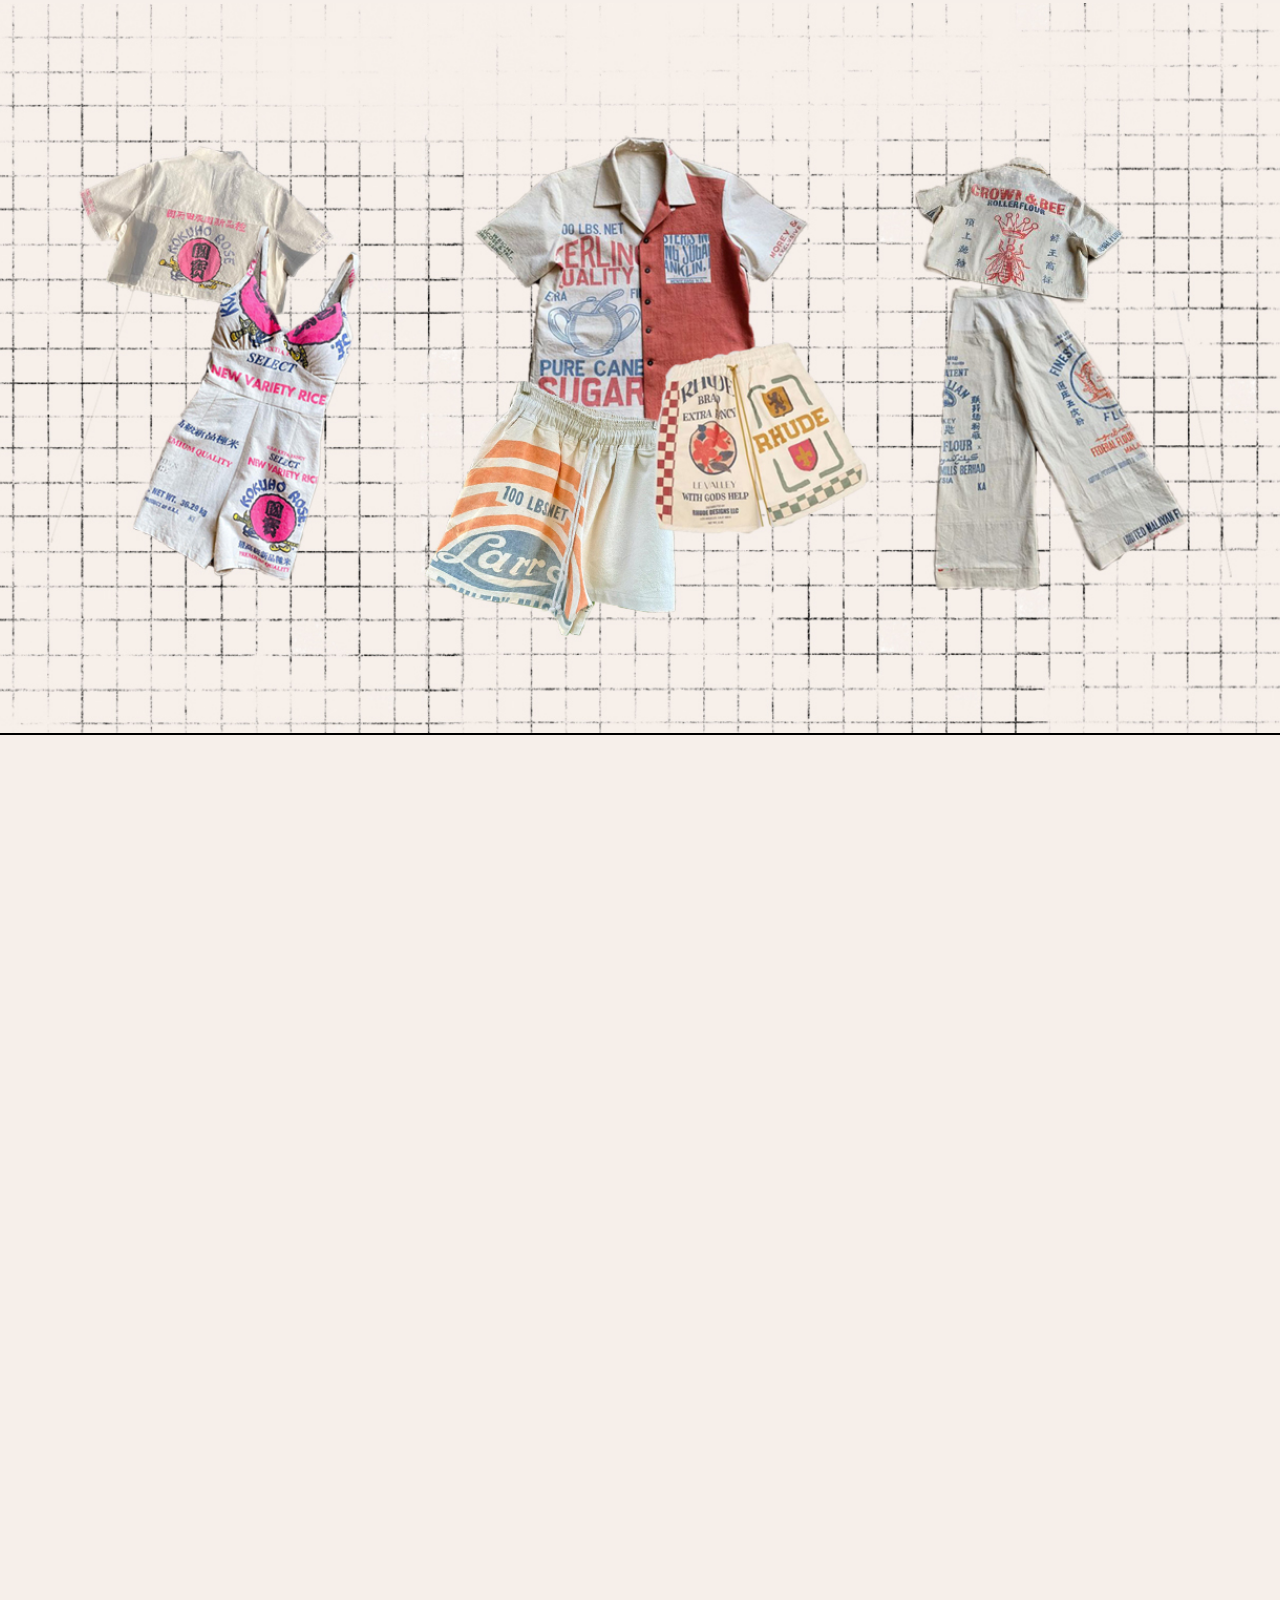
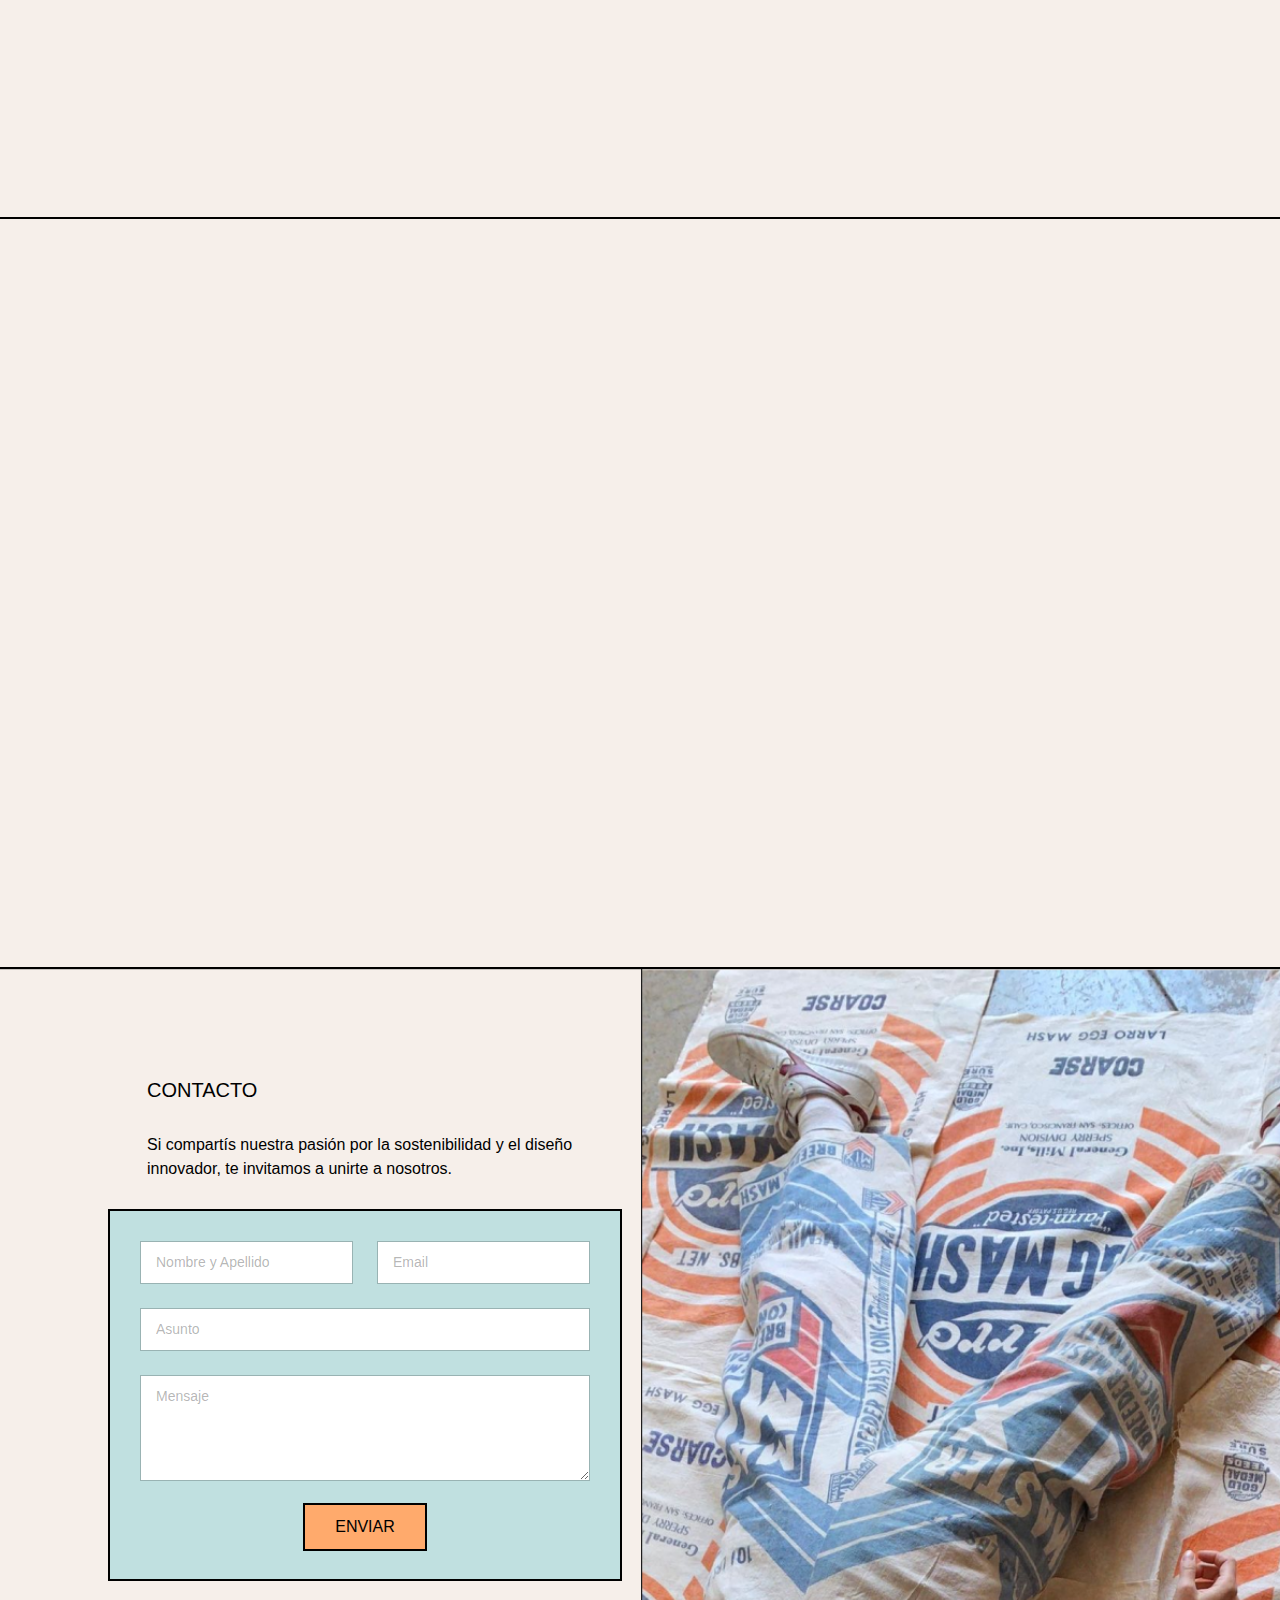
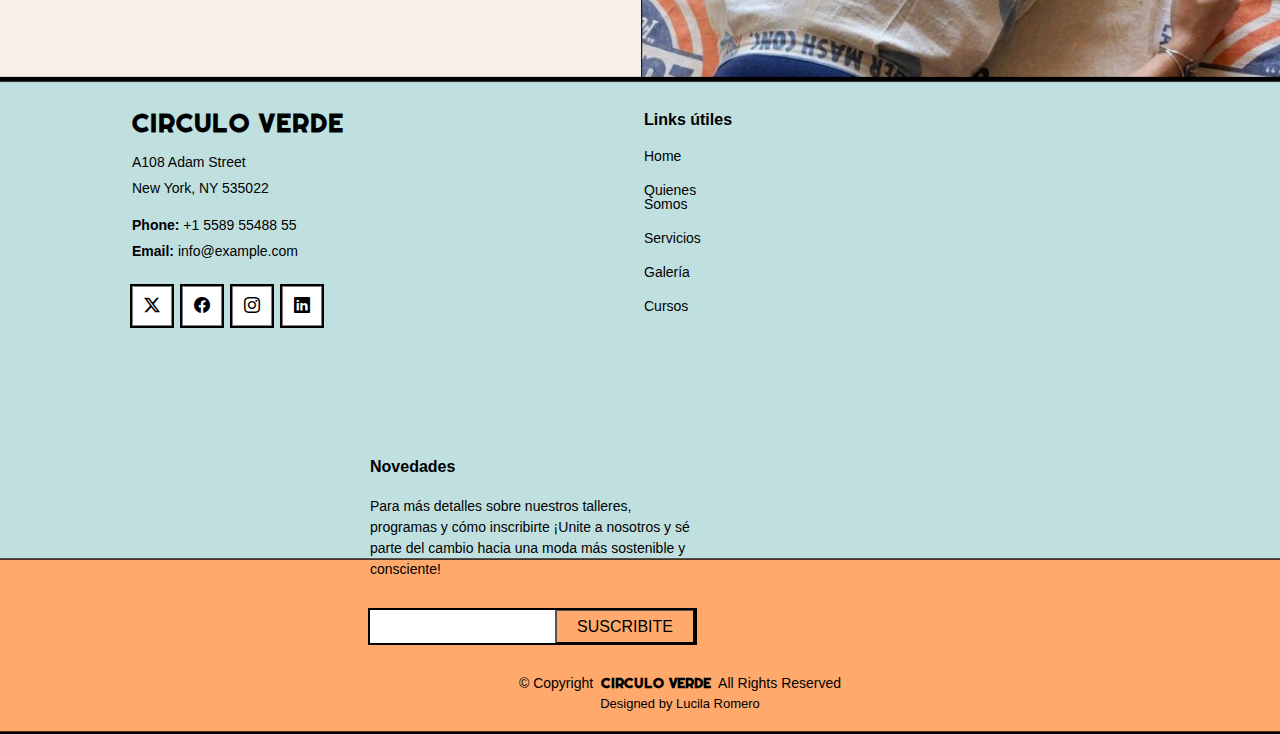
==== commit f38b5c00: "circulo verde 2" ====
--- a/index.html
+++ b/index.html
@@ -259,25 +259,25 @@
             <div class="col-xl-7" >
               <div class="row gy-4">
                 <div class="col-md-6 icon-box position-relative">
-                  <img src="assets/img/Icons/Icon-1.png" alt="Icono">
+                  <img src="/assets/img/Icons/Icon-1.png" alt="Icono">
                   <h4><a href="" class="stretched-link">Diseño y planificación</a></h4>
                   <p>Creación de bocetos y planificación de las prendas a confeccionar</p>
                 </div><!-- Icon-Box -->
     
                 <div class="col-md-6 icon-box position-relative">
-                  <img src="assets/img/Icons/Icon-2.png" alt="Icono">
+                  <img src="/assets/img/Icons/Icon-2.png" alt="Icono">
                   <h4><a href="" class="stretched-link">Técnicas de costura</a></h4>
                   <p>Introducción a las técnicas básicas y avanzadas de costura</p>
                 </div><!-- Icon-Box -->
     
                 <div class="col-md-6 icon-box position-relative">
-                  <img src="assets/img/Icons/Icon-3.png" alt="Icono">
+                  <img src="/assets/img/Icons/Icon-3.png" alt="Icono">
                   <h4><a href="" class="stretched-link">Confección de prendas</a></h4>
                   <p>Uso de máquinas de coser y herramientas necesarias</p>
                 </div><!-- Icon-Box -->
     
                 <div class="col-md-6 icon-box position-relative">
-                  <img src="assets/img/Icons/Icon-4.png" alt="Icono">
+                  <img src="/assets/img/Icons/Icon-4.png" alt="Icono">
                   <h4><a href="" class="stretched-link">Presentación</a></h4>
                   <p>Desfile de moda interno donde los participantes muestran sus creaciones</p>
                 </div><!-- Icon-Box -->
@@ -344,7 +344,7 @@
       <div class="row gy-5">
         
         <div class="col-xl-5" >
-          <img src="..//Presento/assets/img/quienes-somos.jpg" alt="About Us Image" class="left-image">
+          <img src="/assets/img/quienes-somos.jpg" alt="About Us Image" class="left-image">
         </div>
 
         
@@ -386,7 +386,7 @@
             <div class="service-items">
         
               <div class="service-item" >
-                <img src="..//Presento/assets/img/icons/icon-5.png" class= "service-icon" style="width: 80px; height: 80px;">
+                <img src="/assets/img/icons/icon-5.png" class= "service-icon" style="width: 80px; height: 80px;">
                 <div>
                   <h4 class="title"><!--a href="service-details.html" class="stretched-link"--><a>Moda que respeta al planeta</a></h4>
                   <p class="description">Reducir los desechos textiles y promover una industria de la moda más ética y responsable.</p>
@@ -394,7 +394,7 @@
               </div><!-- End Service Item -->
         
               <div class="service-item" >
-                <img src="..//Presento/assets/img/icons/icon-8.png" class= "service-icon" style="width: 80px; height: 80px;">
+                <img src="/assets/img/icons/icon-8.png" class= "service-icon" style="width: 80px; height: 80px;">
                 <div>
                   <h4 class="title"><a href="index.html" class="stretched-link">Sustentabilidad con estilo</a></h4>
                   <p class="description">Apoya prácticas de moda responsables y sostenibles.</p>
@@ -402,7 +402,7 @@
               </div><!-- End Service Item -->
         
               <div class="service-item" >
-                <img src="..//Presento/assets/img/icons/icon-7.png" class= "service-icon" style="width: 80px; height: 80px;">
+                <img src="/assets/img/icons/icon-7.png" class= "service-icon" style="width: 80px; height: 80px;">
                 <div>
                   <h4 class="title"><a  class="stretched-link">De residuos a tendencias</a></h4>
                   <p class="description">Participa y ayuda a reducir el desperdicio textil, contribuyendo a un planeta más limpio y verde.</p>
@@ -428,7 +428,7 @@
 
       <div class="col-lg-8" >
         <div class="pricing-item">
-          <img src="..//Presento/assets/img/pricing-2.png" alt="Free Plan" class="pricing-image">
+          <img src="/assets/img/pricing-2.png" alt="Free Plan" class="pricing-image">
           <div class="pricing-content-white"style=" padding-bottom: 40px">
             <h3 style="margin-bottom: 240px;margin-left: 30px;padding-bottom: 20px;margin-top: 20px;margin-right: 30px;">Diseño y confección</h3>
             <h4><span> $20,000 ARS</span></h4>
@@ -444,7 +444,7 @@
 
       <div class="col-lg-8" >
         <div class="pricing-item featured">
-          <img src="..//Presento/assets/img/pricing-1.png" alt="Free Plan" class="pricing-image">
+          <img src="/assets/img/pricing-1.png" alt="Free Plan" class="pricing-image">
           <div class="pricing-content" style="margin-bottom: 50px;">
             <h3 style="margin-bottom: 240px;margin-left: 60px;padding-bottom: 60px;">Taller Eco-Voz</h3>
             <h4 style="margin-left: 60px;">$50,000<span> ARS</span></h4>
@@ -461,7 +461,7 @@
 
       <div class="col-lg-8" >
         <div class="pricing-item">
-          <img src="..//Presento/assets/img/pricing-2.png" alt="Free Plan" class="pricing-image">
+          <img src="/assets/img/pricing-2.png" alt="Free Plan" class="pricing-image">
           <div class="pricing-content-white" style=" padding-bottom: 40px">
             <h3 style="margin-bottom: 240px;margin-left: 30px;padding-bottom: 20px;margin-top: 20px;margin-right: 30px;">Reciclaje y reutilizado</h3>
             <h4><span> $35,000 ARS</span></h4>
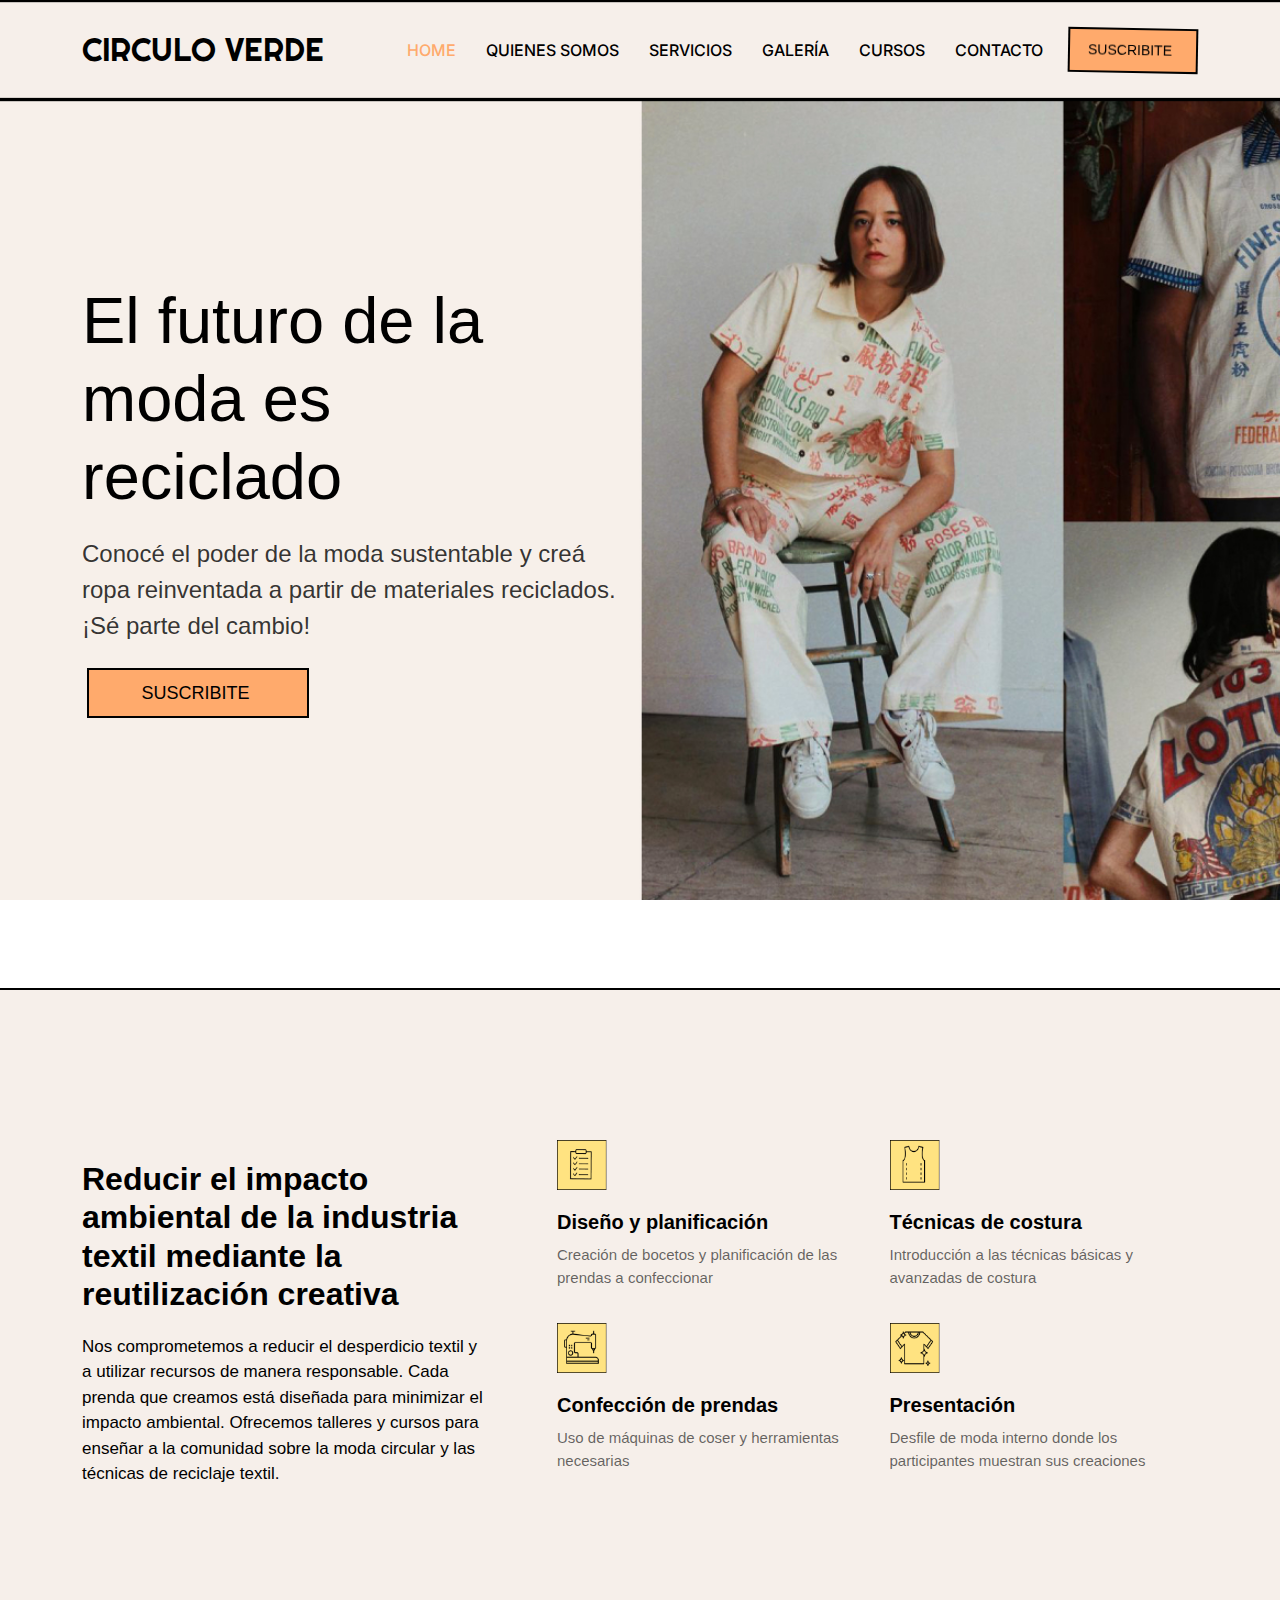
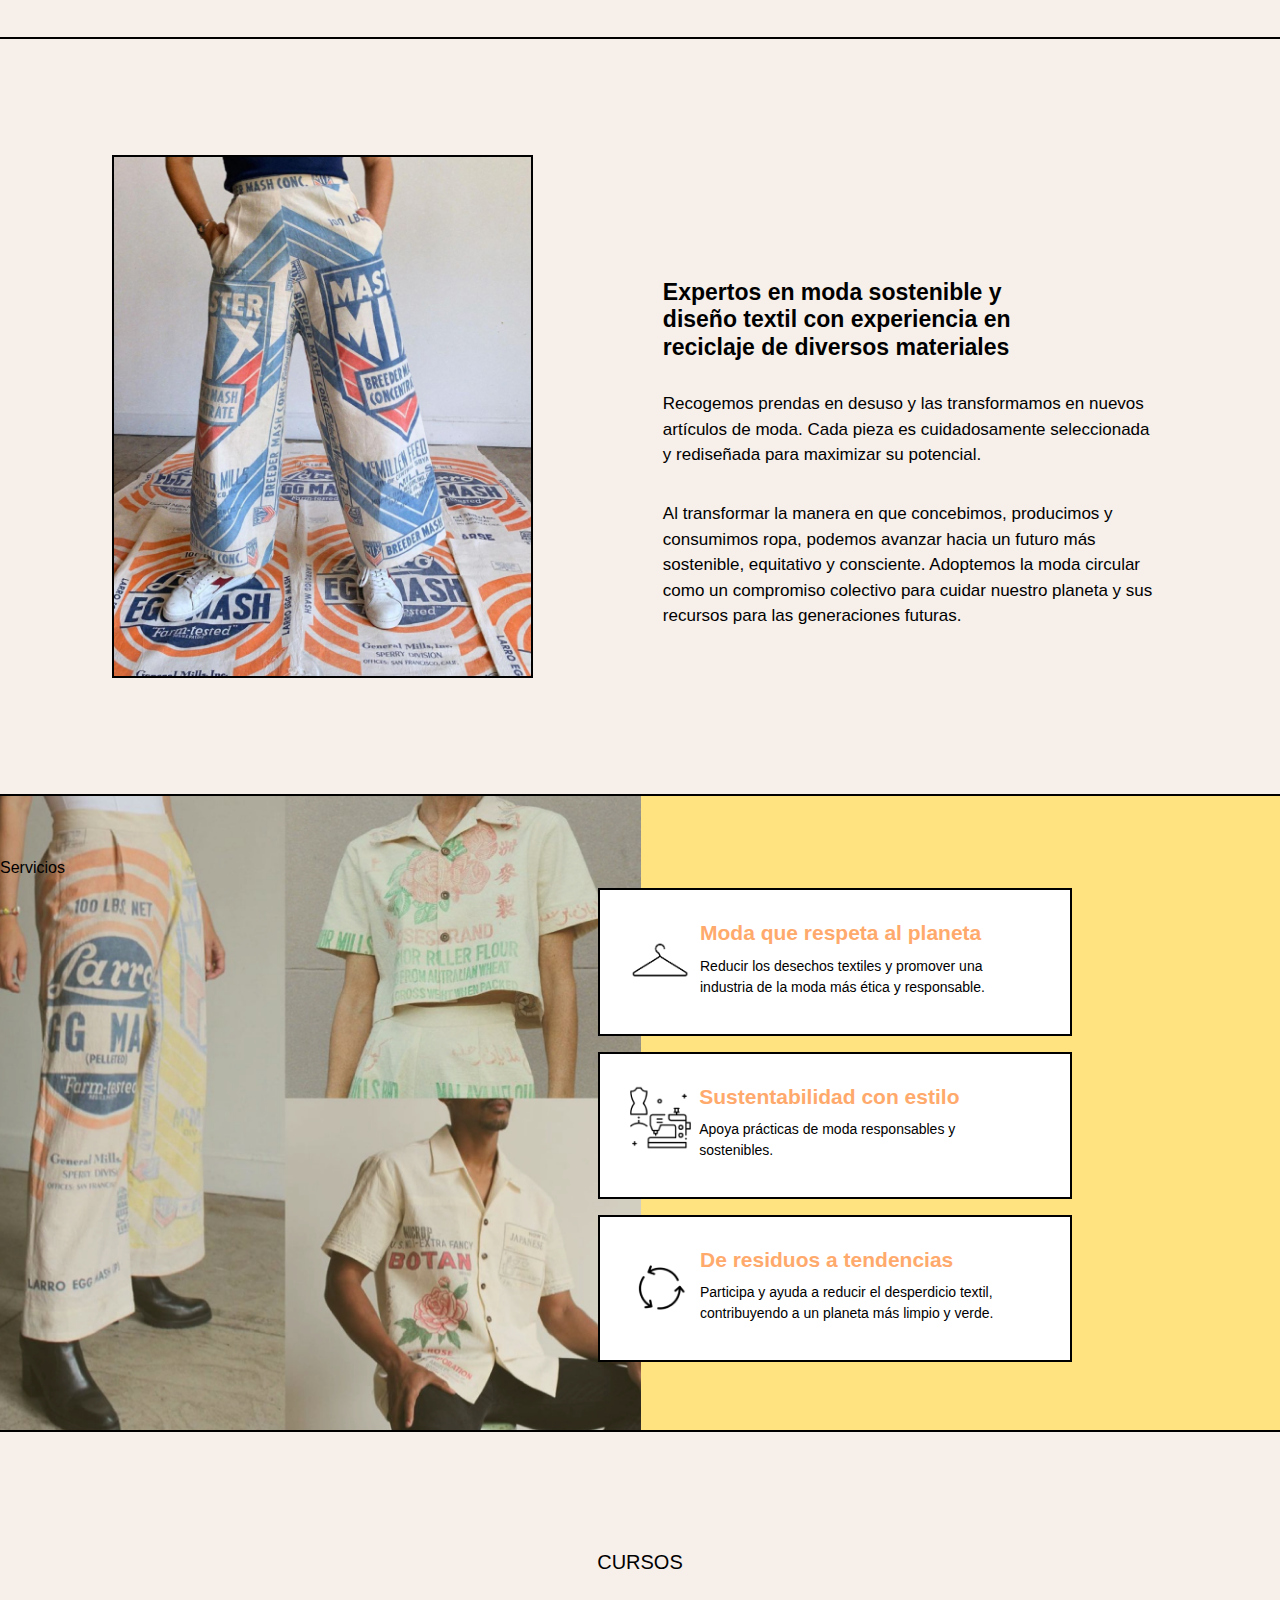
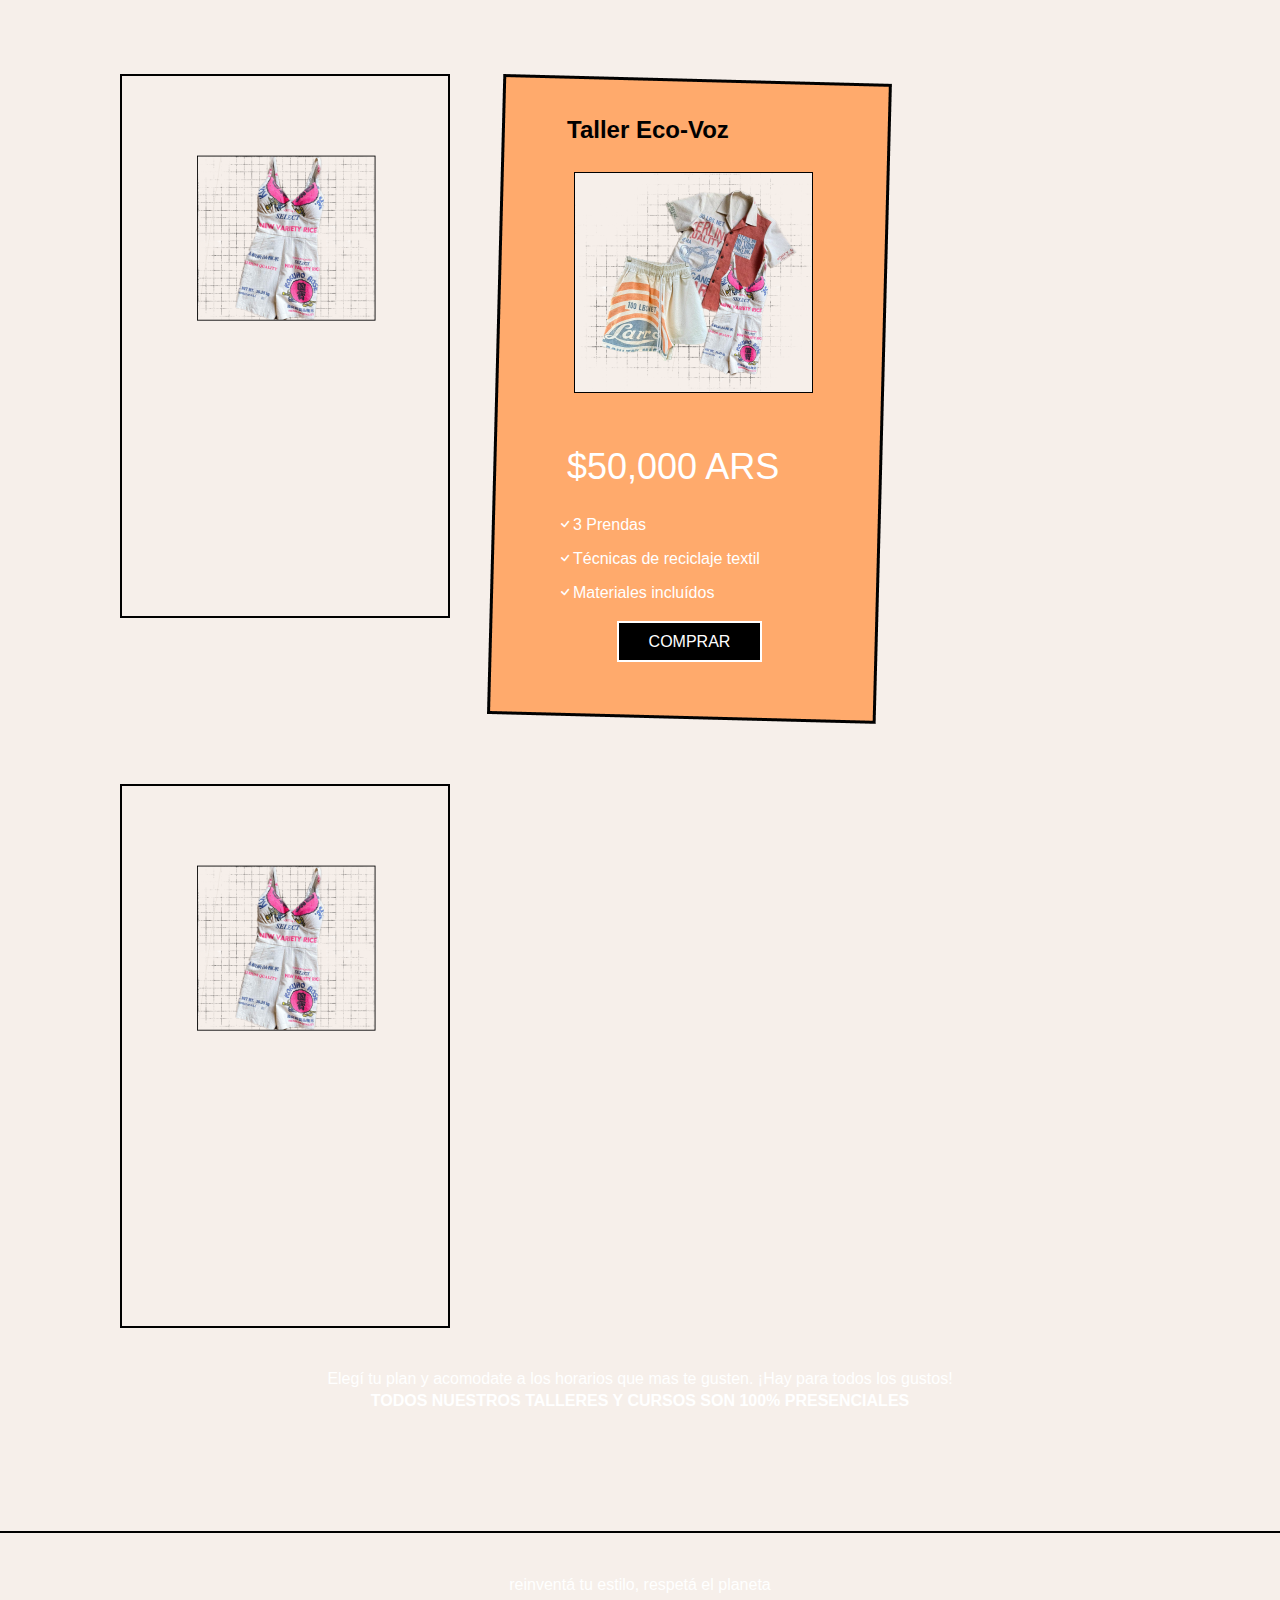
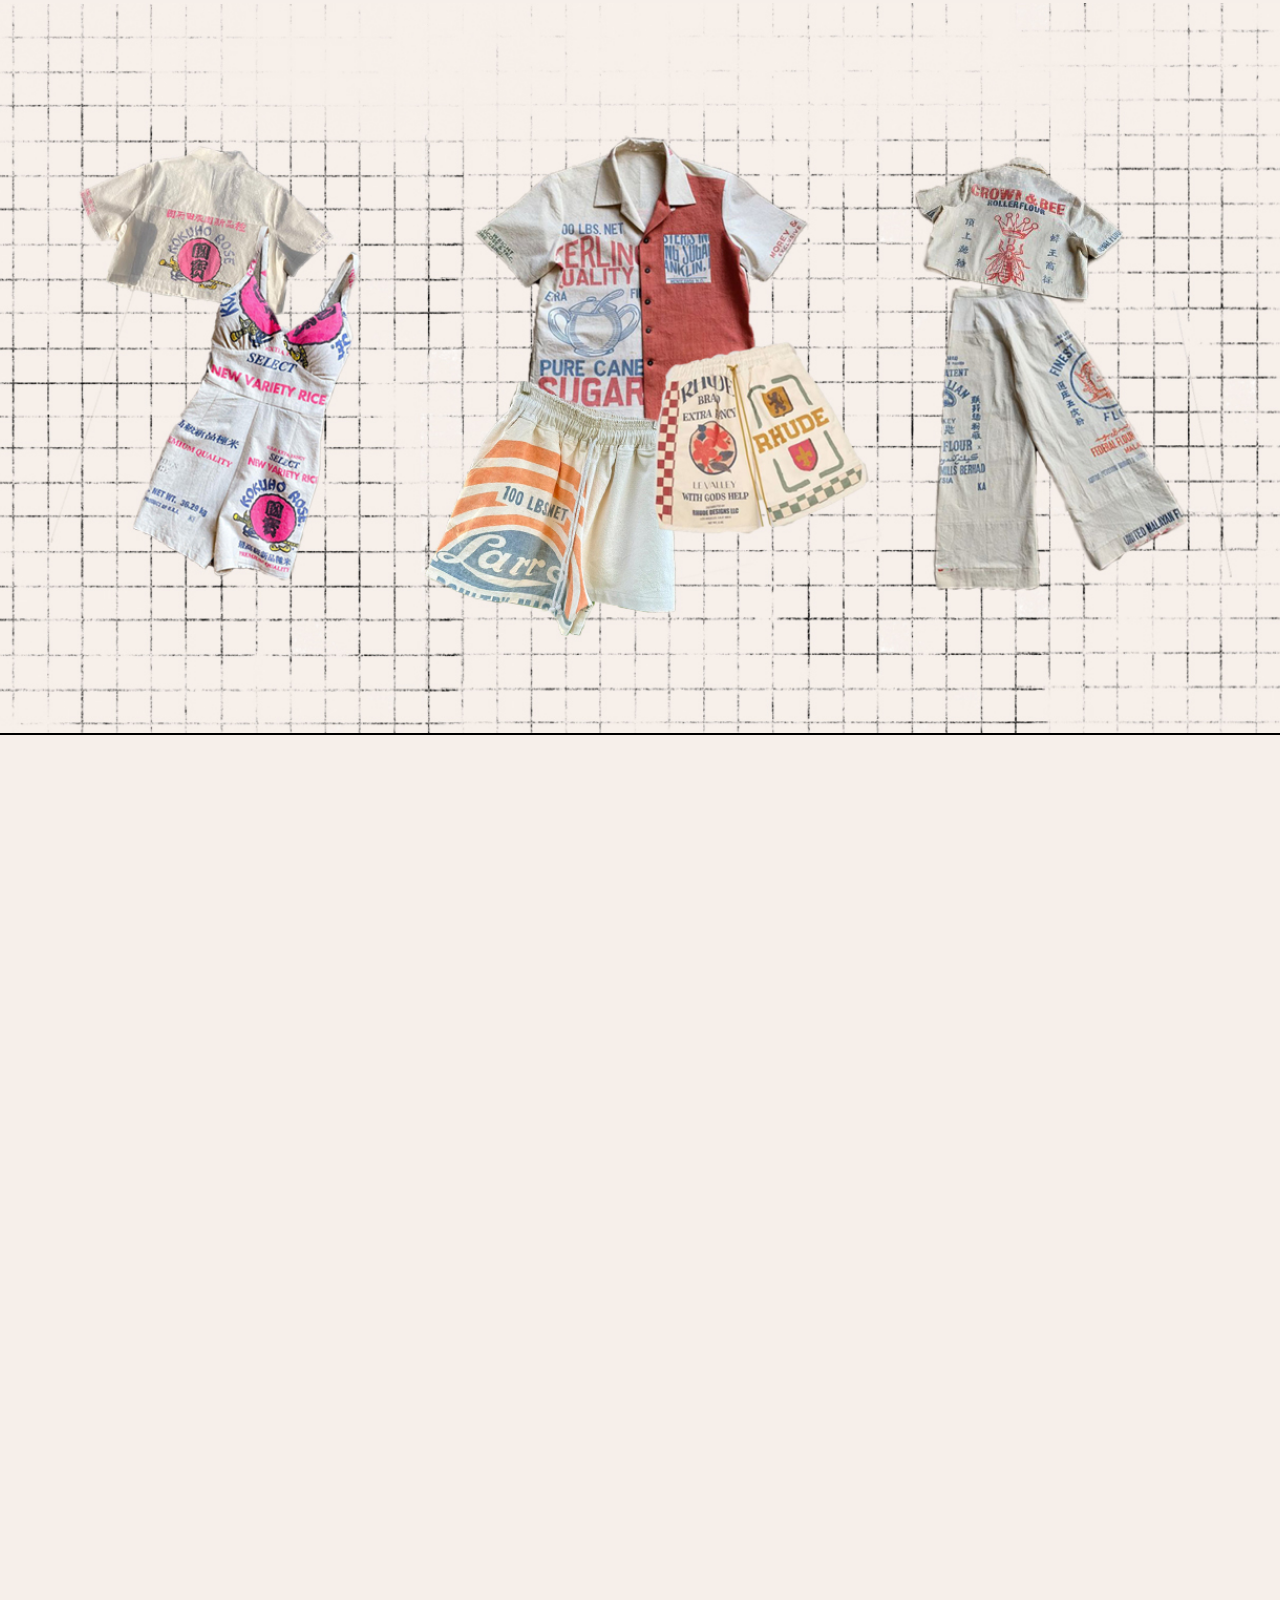
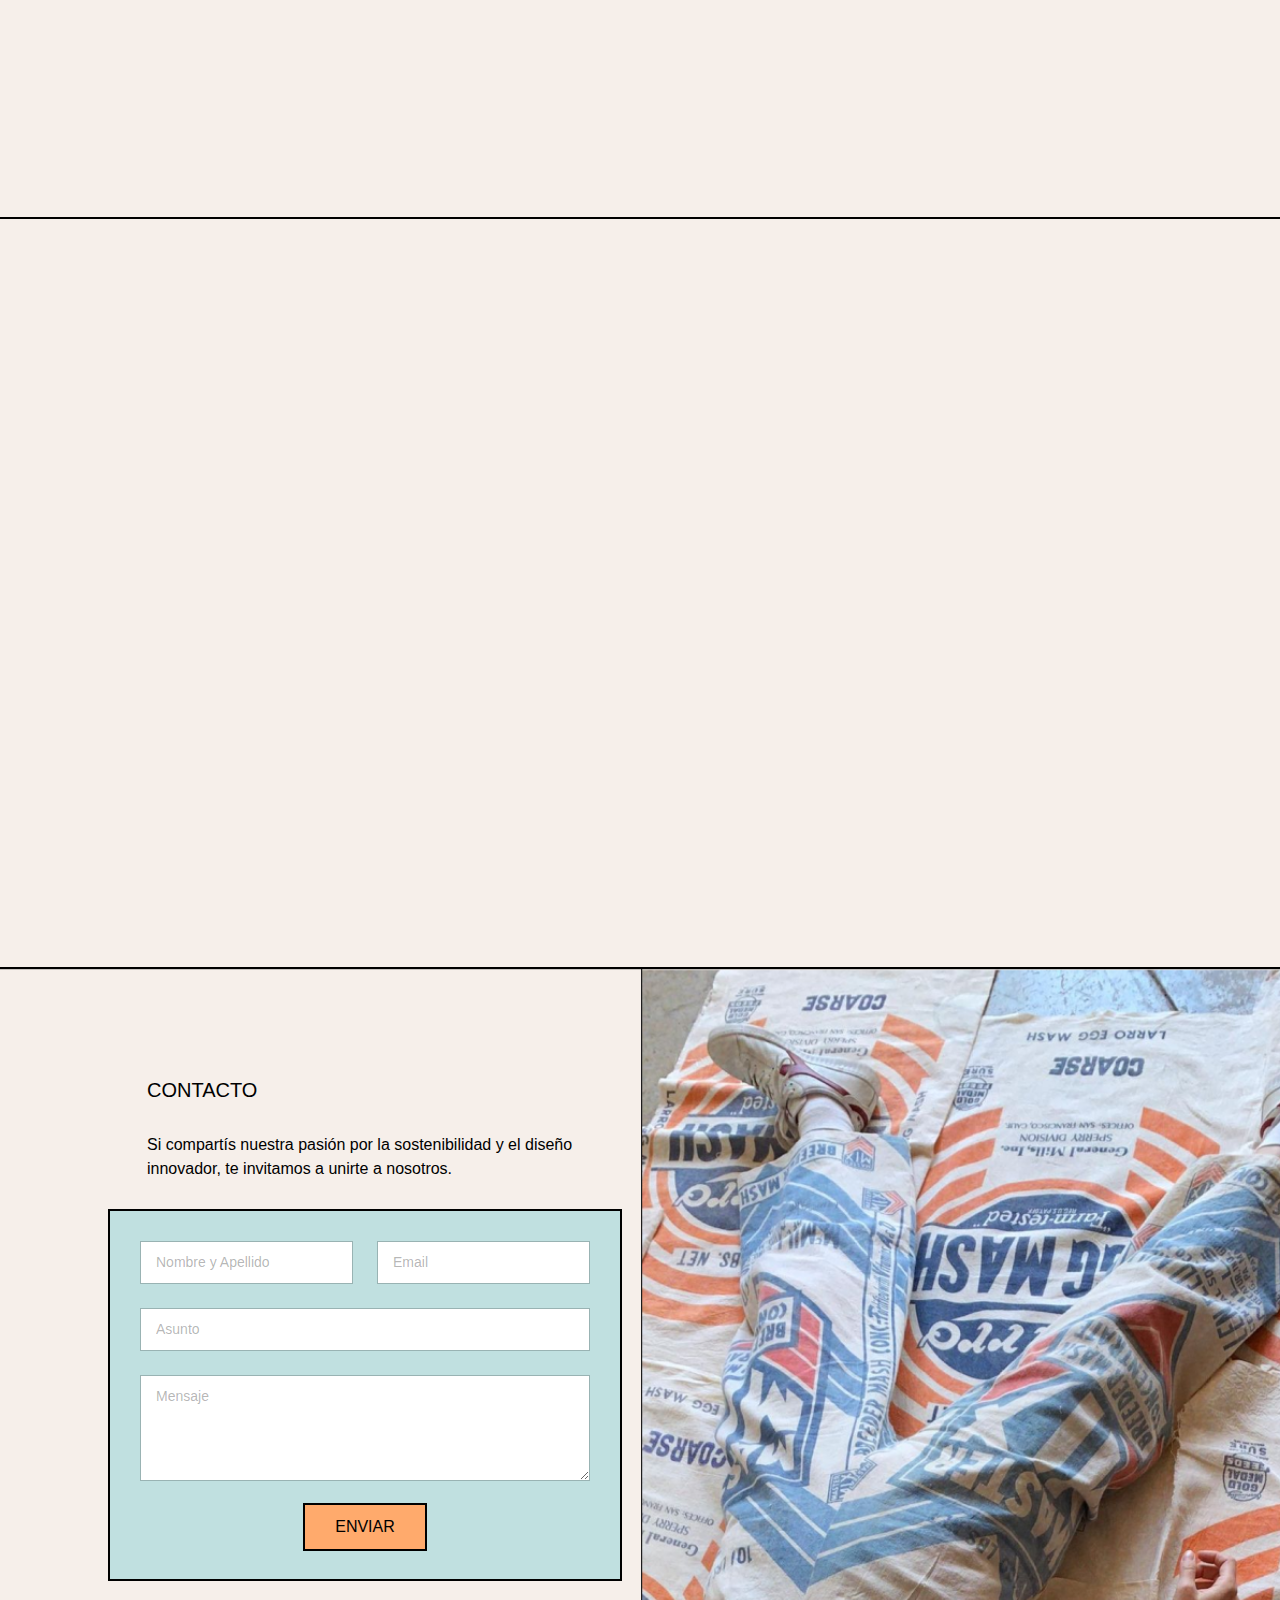
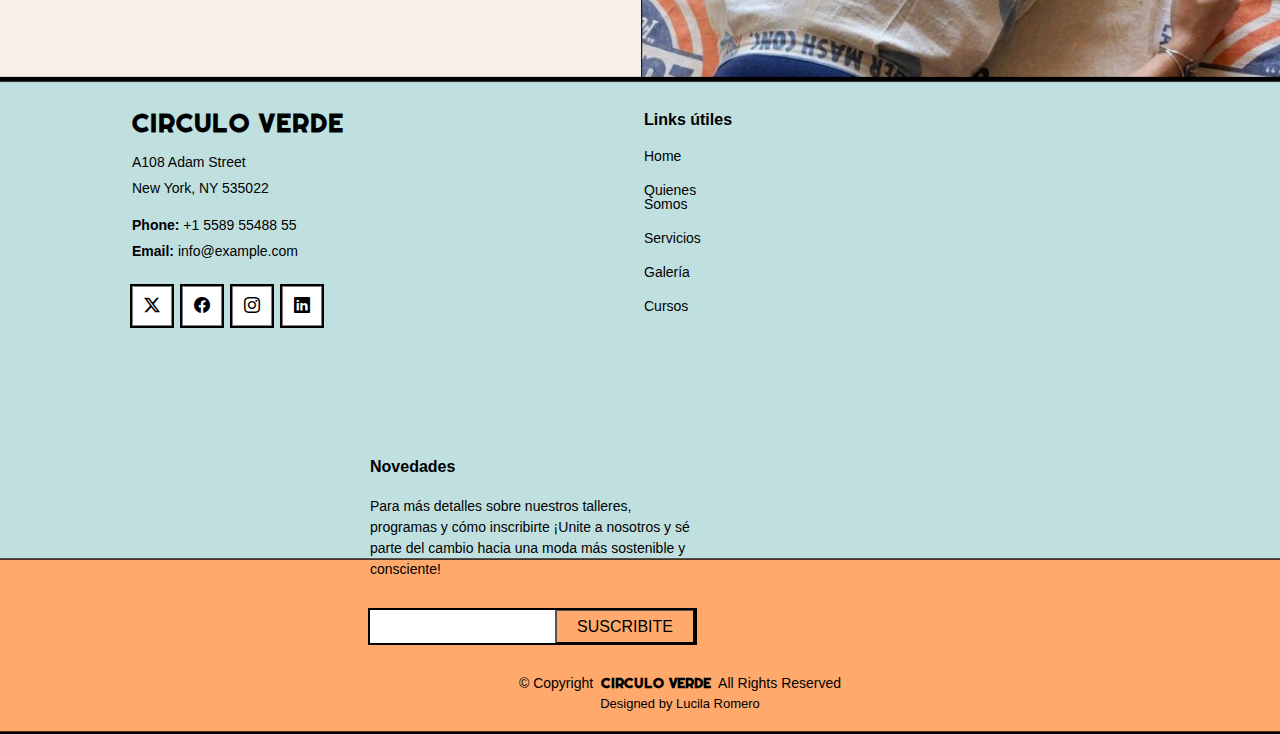
==== commit f5f102c1: "Circulo Verde 3" ====
--- a/index.html
+++ b/index.html
@@ -259,25 +259,25 @@
             <div class="col-xl-7" >
               <div class="row gy-4">
                 <div class="col-md-6 icon-box position-relative">
-                  <img src="/assets/img/Icons/Icon-1.png" alt="Icono">
+                  <img src="assets/img/icons/Icon-1.png" alt="Icono">
                   <h4><a href="" class="stretched-link">Diseño y planificación</a></h4>
                   <p>Creación de bocetos y planificación de las prendas a confeccionar</p>
                 </div><!-- Icon-Box -->
     
                 <div class="col-md-6 icon-box position-relative">
-                  <img src="/assets/img/Icons/Icon-2.png" alt="Icono">
+                  <img src="assets/img/icons/Icon-2.png" alt="Icono">
                   <h4><a href="" class="stretched-link">Técnicas de costura</a></h4>
                   <p>Introducción a las técnicas básicas y avanzadas de costura</p>
                 </div><!-- Icon-Box -->
     
                 <div class="col-md-6 icon-box position-relative">
-                  <img src="/assets/img/Icons/Icon-3.png" alt="Icono">
+                  <img src="assets/img/icons/Icon-3.png" alt="Icono">
                   <h4><a href="" class="stretched-link">Confección de prendas</a></h4>
                   <p>Uso de máquinas de coser y herramientas necesarias</p>
                 </div><!-- Icon-Box -->
     
                 <div class="col-md-6 icon-box position-relative">
-                  <img src="/assets/img/Icons/Icon-4.png" alt="Icono">
+                  <img src="assets/img/icons/Icon-4.png" alt="Icono">
                   <h4><a href="" class="stretched-link">Presentación</a></h4>
                   <p>Desfile de moda interno donde los participantes muestran sus creaciones</p>
                 </div><!-- Icon-Box -->
@@ -344,7 +344,7 @@
       <div class="row gy-5">
         
         <div class="col-xl-5" >
-          <img src="/assets/img/quienes-somos.jpg" alt="About Us Image" class="left-image">
+          <img src="assets/img/quienes-somos.jpg" alt="About Us Image" class="left-image">
         </div>
 
         
@@ -386,7 +386,7 @@
             <div class="service-items">
         
               <div class="service-item" >
-                <img src="/assets/img/icons/icon-5.png" class= "service-icon" style="width: 80px; height: 80px;">
+                <img src="assets/img/icons/icon-5.png" class= "service-icon" style="width: 80px; height: 80px;">
                 <div>
                   <h4 class="title"><!--a href="service-details.html" class="stretched-link"--><a>Moda que respeta al planeta</a></h4>
                   <p class="description">Reducir los desechos textiles y promover una industria de la moda más ética y responsable.</p>
@@ -394,7 +394,7 @@
               </div><!-- End Service Item -->
         
               <div class="service-item" >
-                <img src="/assets/img/icons/icon-8.png" class= "service-icon" style="width: 80px; height: 80px;">
+                <img src="assets/img/icons/icon-8.png" class= "service-icon" style="width: 80px; height: 80px;">
                 <div>
                   <h4 class="title"><a href="index.html" class="stretched-link">Sustentabilidad con estilo</a></h4>
                   <p class="description">Apoya prácticas de moda responsables y sostenibles.</p>
@@ -402,7 +402,7 @@
               </div><!-- End Service Item -->
         
               <div class="service-item" >
-                <img src="/assets/img/icons/icon-7.png" class= "service-icon" style="width: 80px; height: 80px;">
+                <img src="assets/img/icons/icon-7.png" class= "service-icon" style="width: 80px; height: 80px;">
                 <div>
                   <h4 class="title"><a  class="stretched-link">De residuos a tendencias</a></h4>
                   <p class="description">Participa y ayuda a reducir el desperdicio textil, contribuyendo a un planeta más limpio y verde.</p>
@@ -428,7 +428,7 @@
 
       <div class="col-lg-8" >
         <div class="pricing-item">
-          <img src="/assets/img/pricing-2.png" alt="Free Plan" class="pricing-image">
+          <img src="assets/img/pricing-2.png" alt="Free Plan" class="pricing-image">
           <div class="pricing-content-white"style=" padding-bottom: 40px">
             <h3 style="margin-bottom: 240px;margin-left: 30px;padding-bottom: 20px;margin-top: 20px;margin-right: 30px;">Diseño y confección</h3>
             <h4><span> $20,000 ARS</span></h4>
@@ -444,7 +444,7 @@
 
       <div class="col-lg-8" >
         <div class="pricing-item featured">
-          <img src="/assets/img/pricing-1.png" alt="Free Plan" class="pricing-image">
+          <img src="assets/img/pricing-1.png" alt="Free Plan" class="pricing-image">
           <div class="pricing-content" style="margin-bottom: 50px;">
             <h3 style="margin-bottom: 240px;margin-left: 60px;padding-bottom: 60px;">Taller Eco-Voz</h3>
             <h4 style="margin-left: 60px;">$50,000<span> ARS</span></h4>
@@ -461,7 +461,7 @@
 
       <div class="col-lg-8" >
         <div class="pricing-item">
-          <img src="/assets/img/pricing-2.png" alt="Free Plan" class="pricing-image">
+          <img src="assets/img/pricing-2.png" alt="Free Plan" class="pricing-image">
           <div class="pricing-content-white" style=" padding-bottom: 40px">
             <h3 style="margin-bottom: 240px;margin-left: 30px;padding-bottom: 20px;margin-top: 20px;margin-right: 30px;">Reciclaje y reutilizado</h3>
             <h4><span> $35,000 ARS</span></h4>
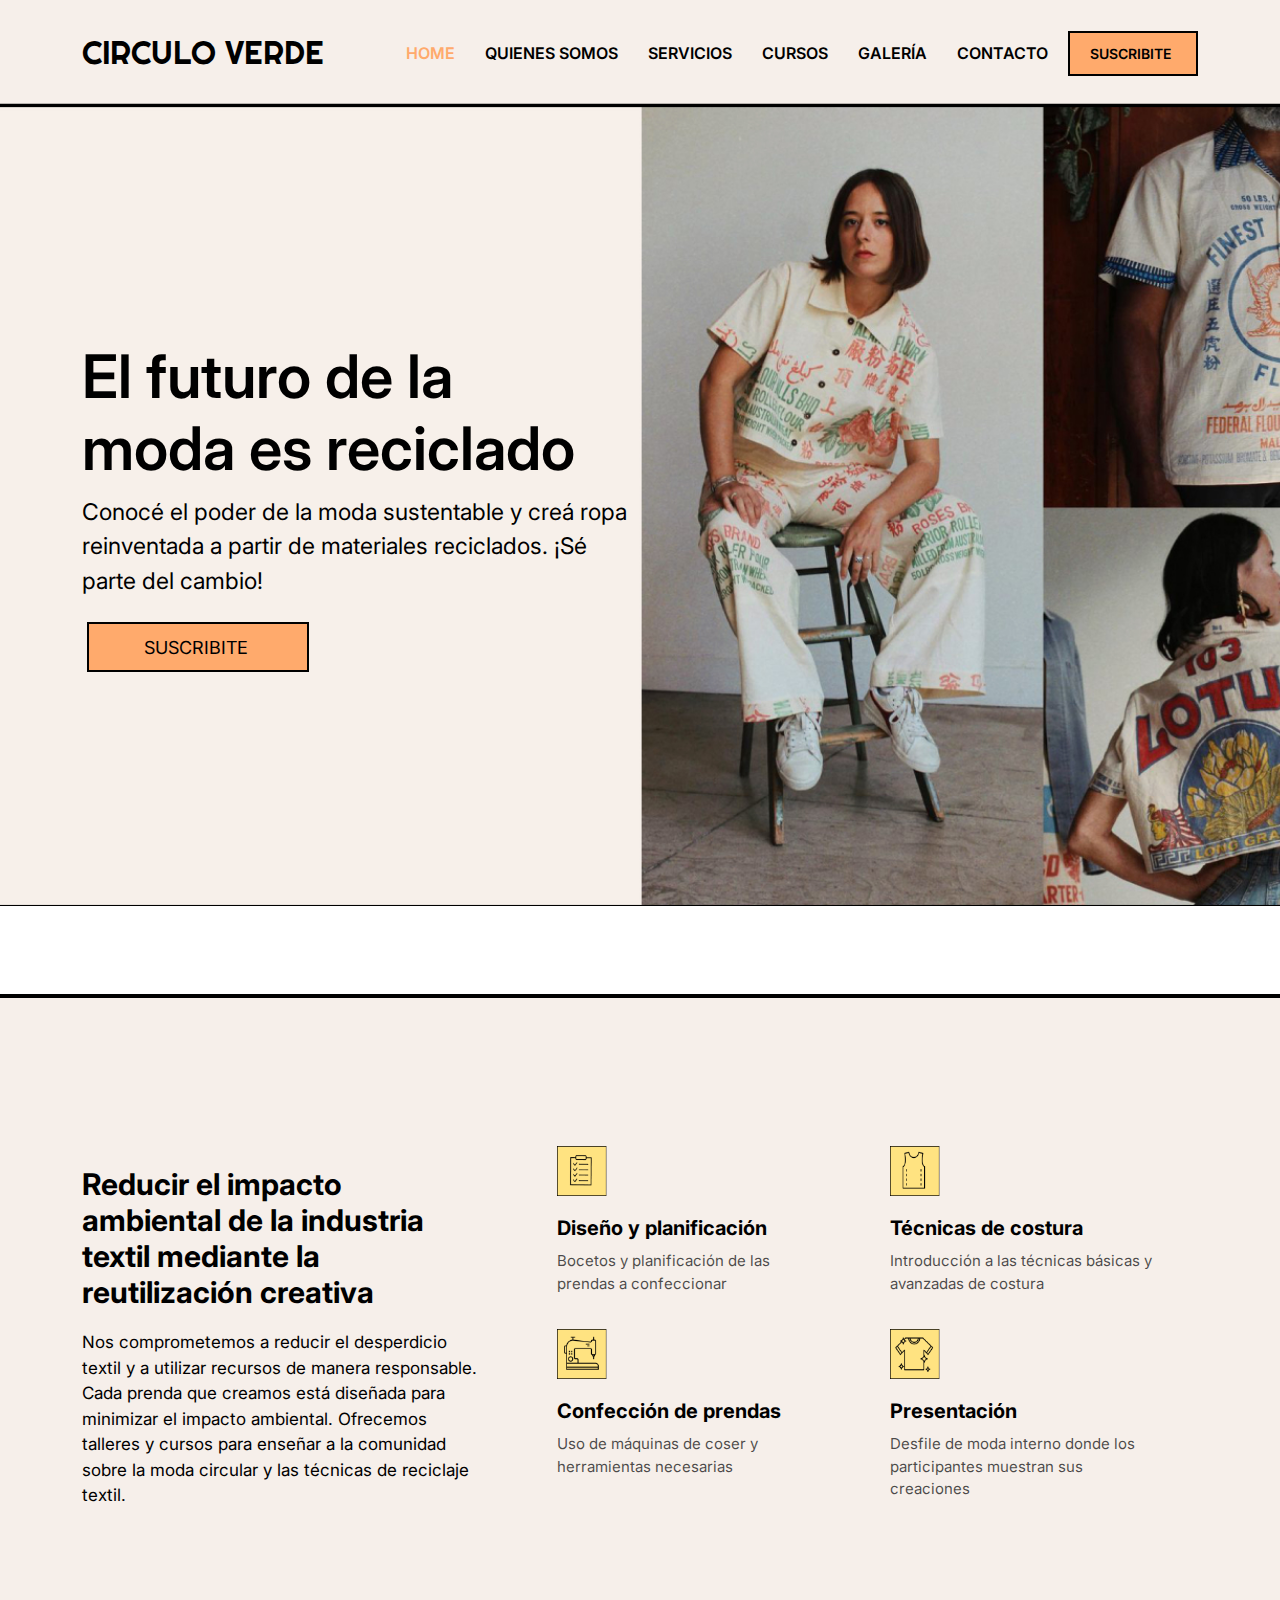
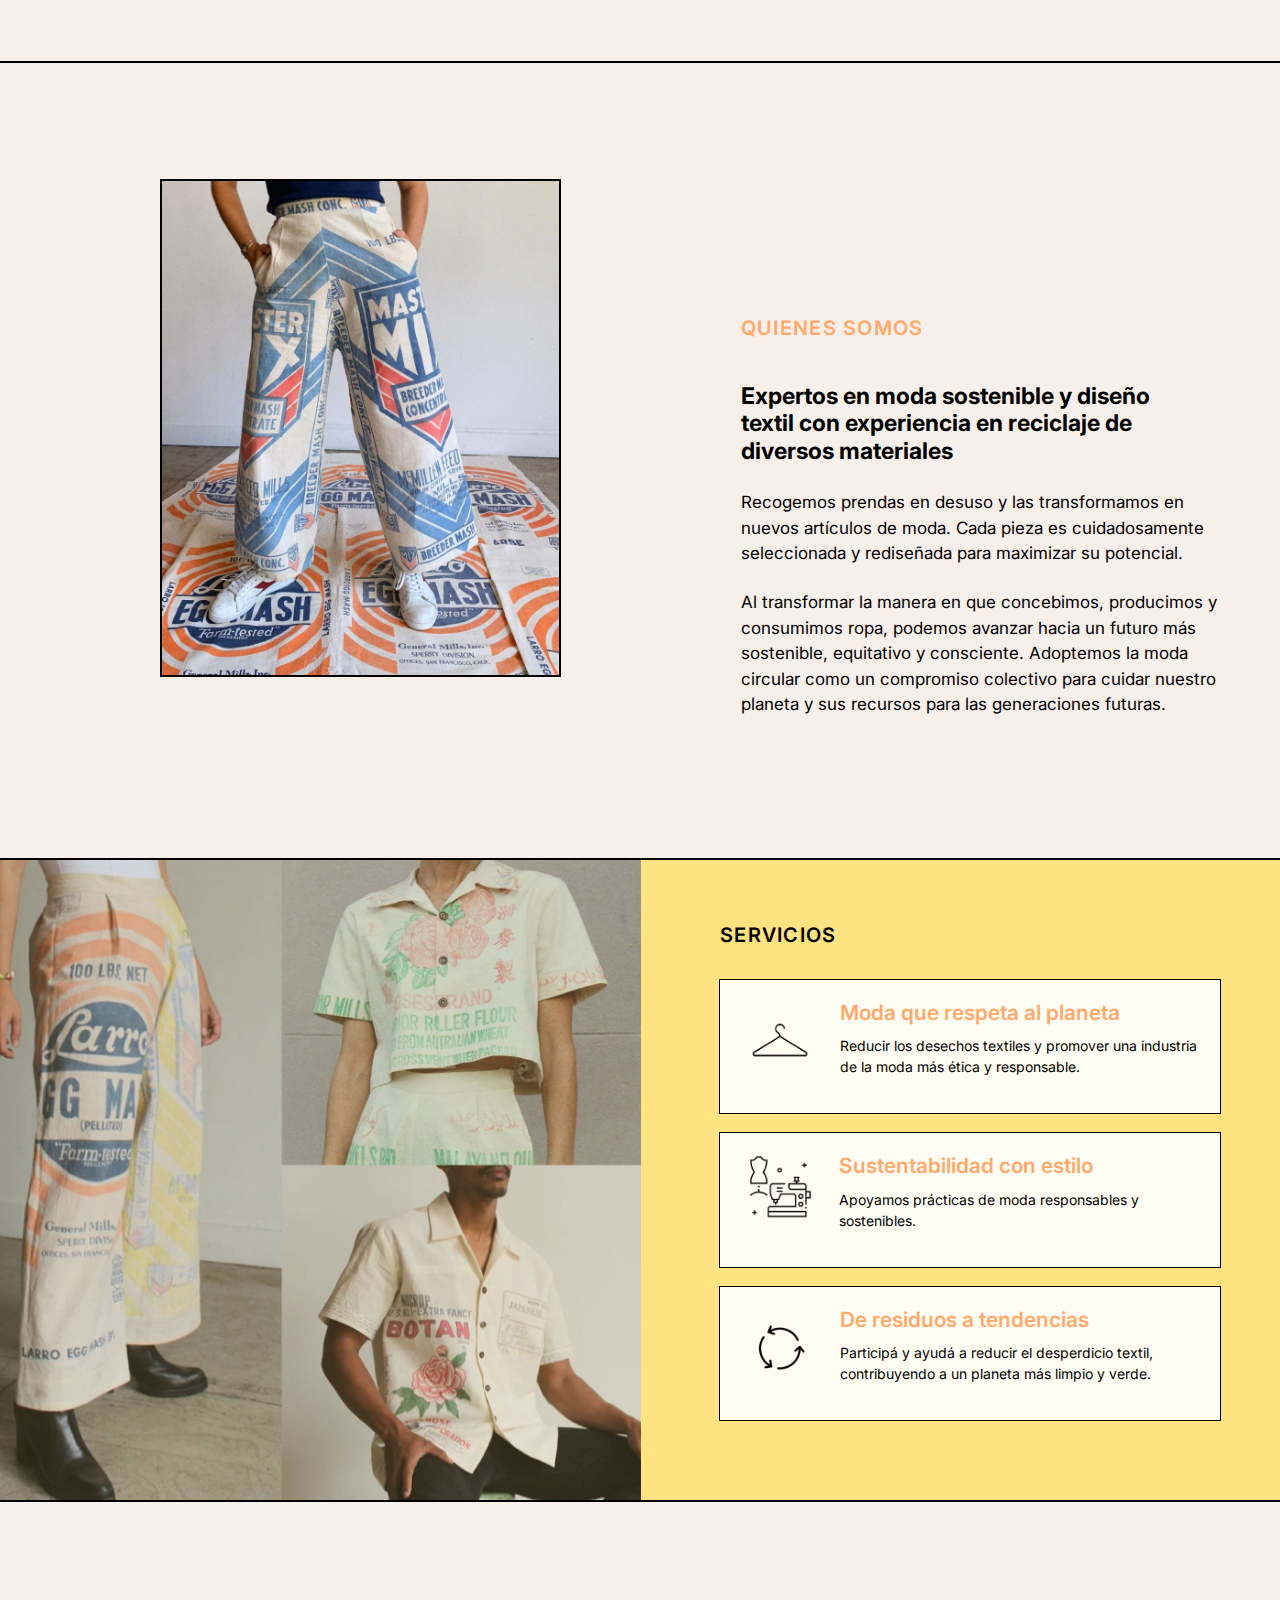
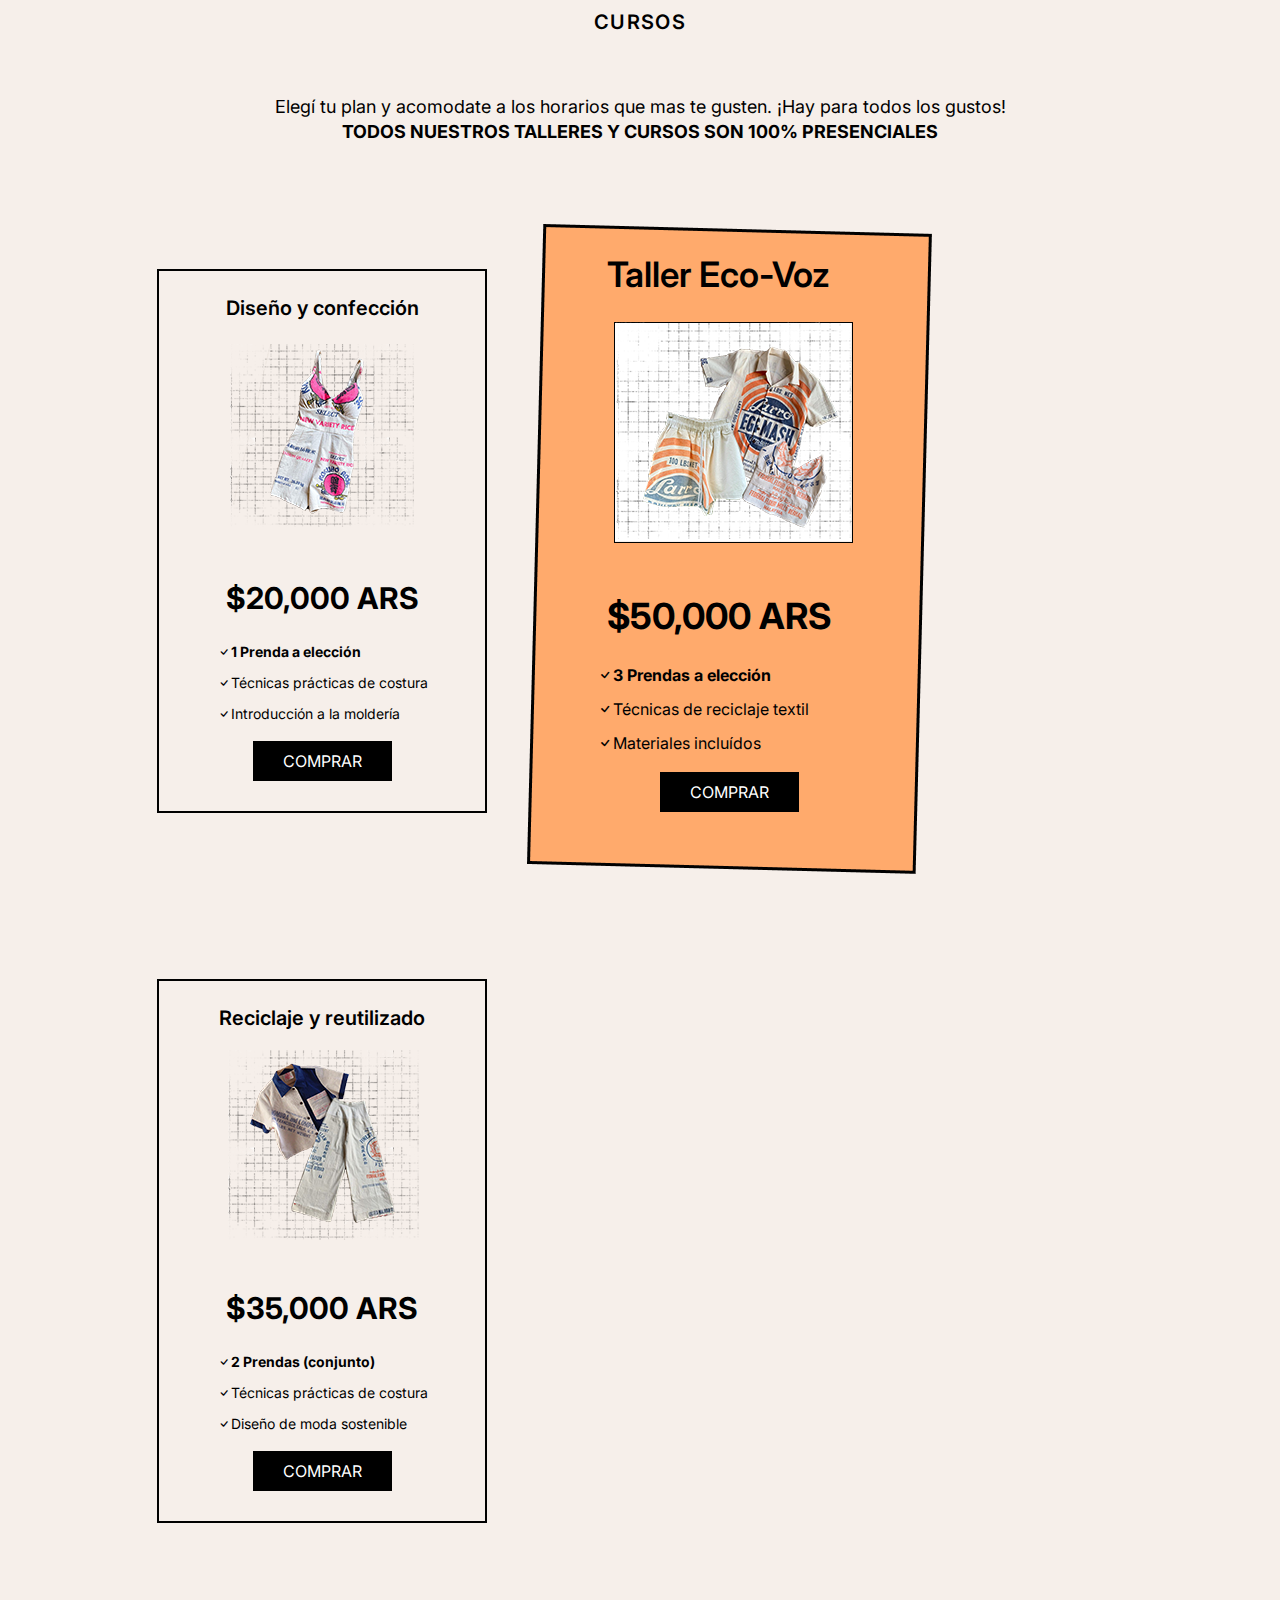
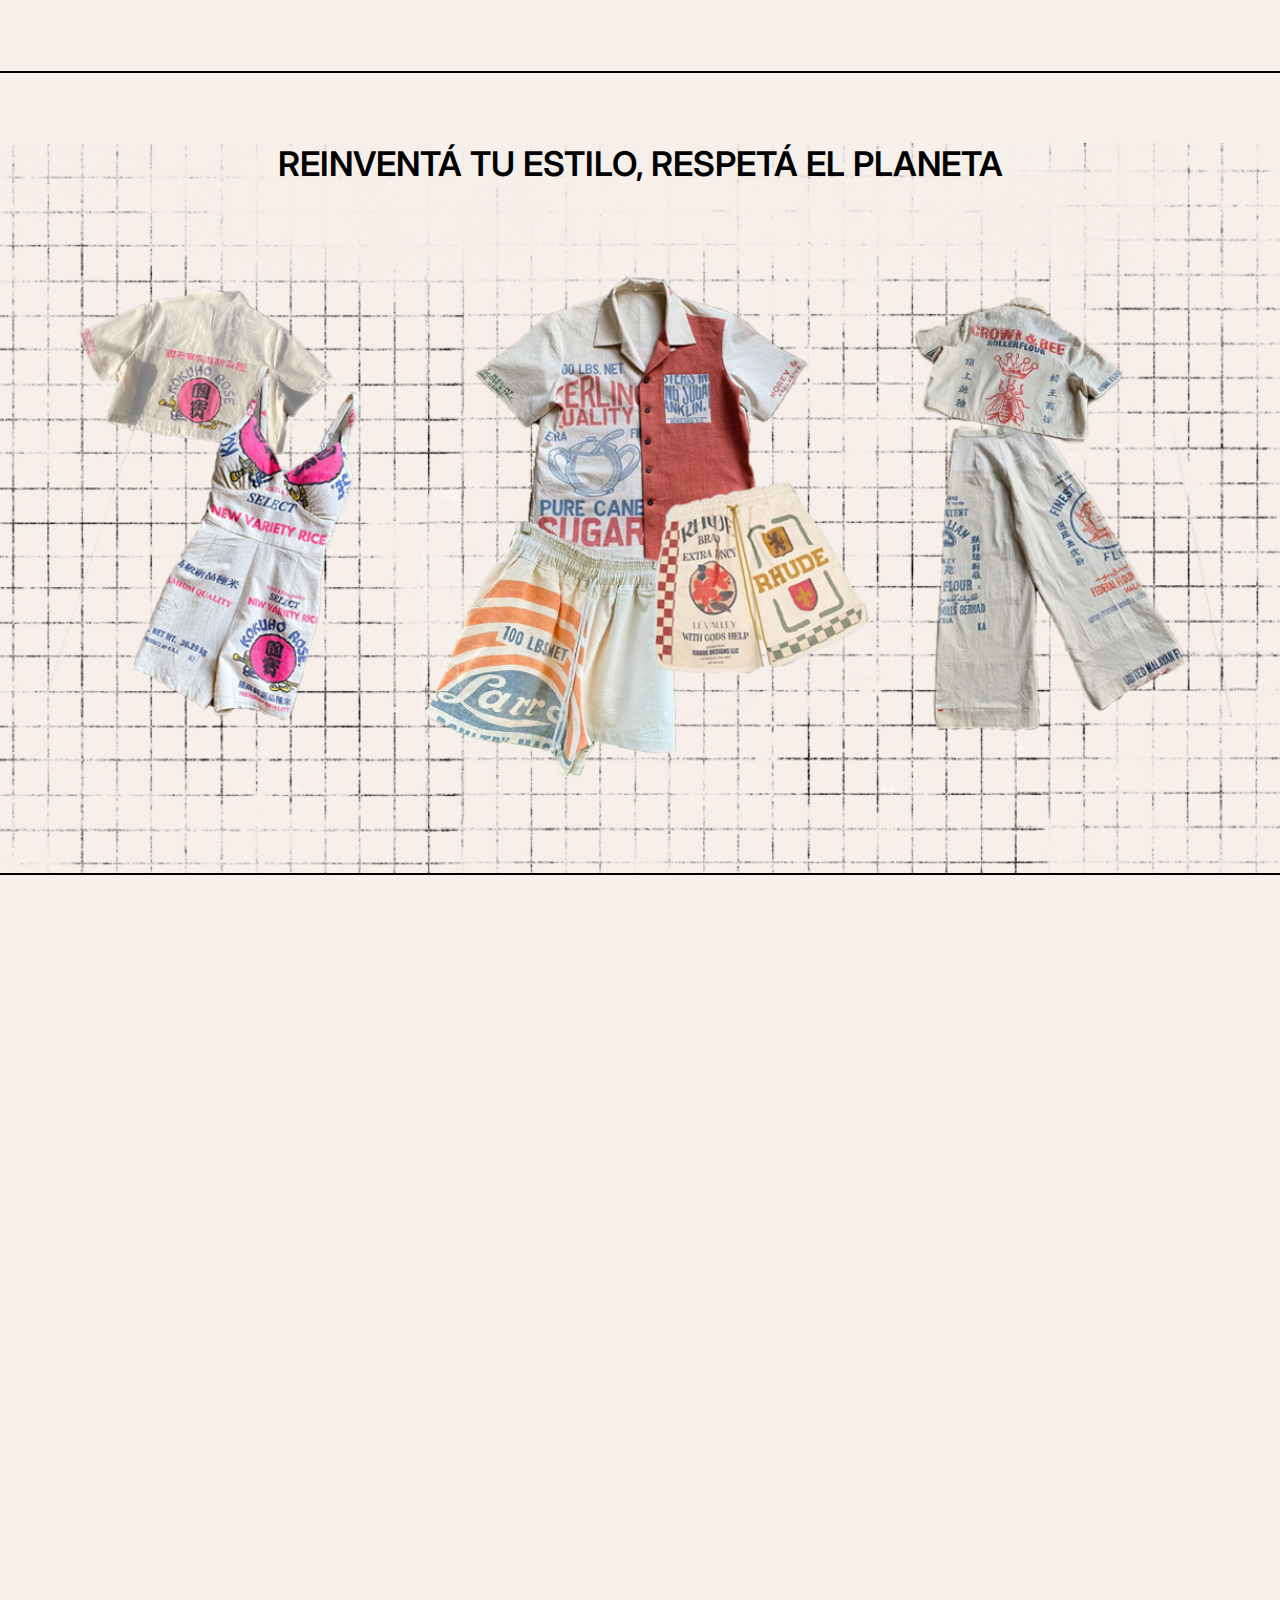
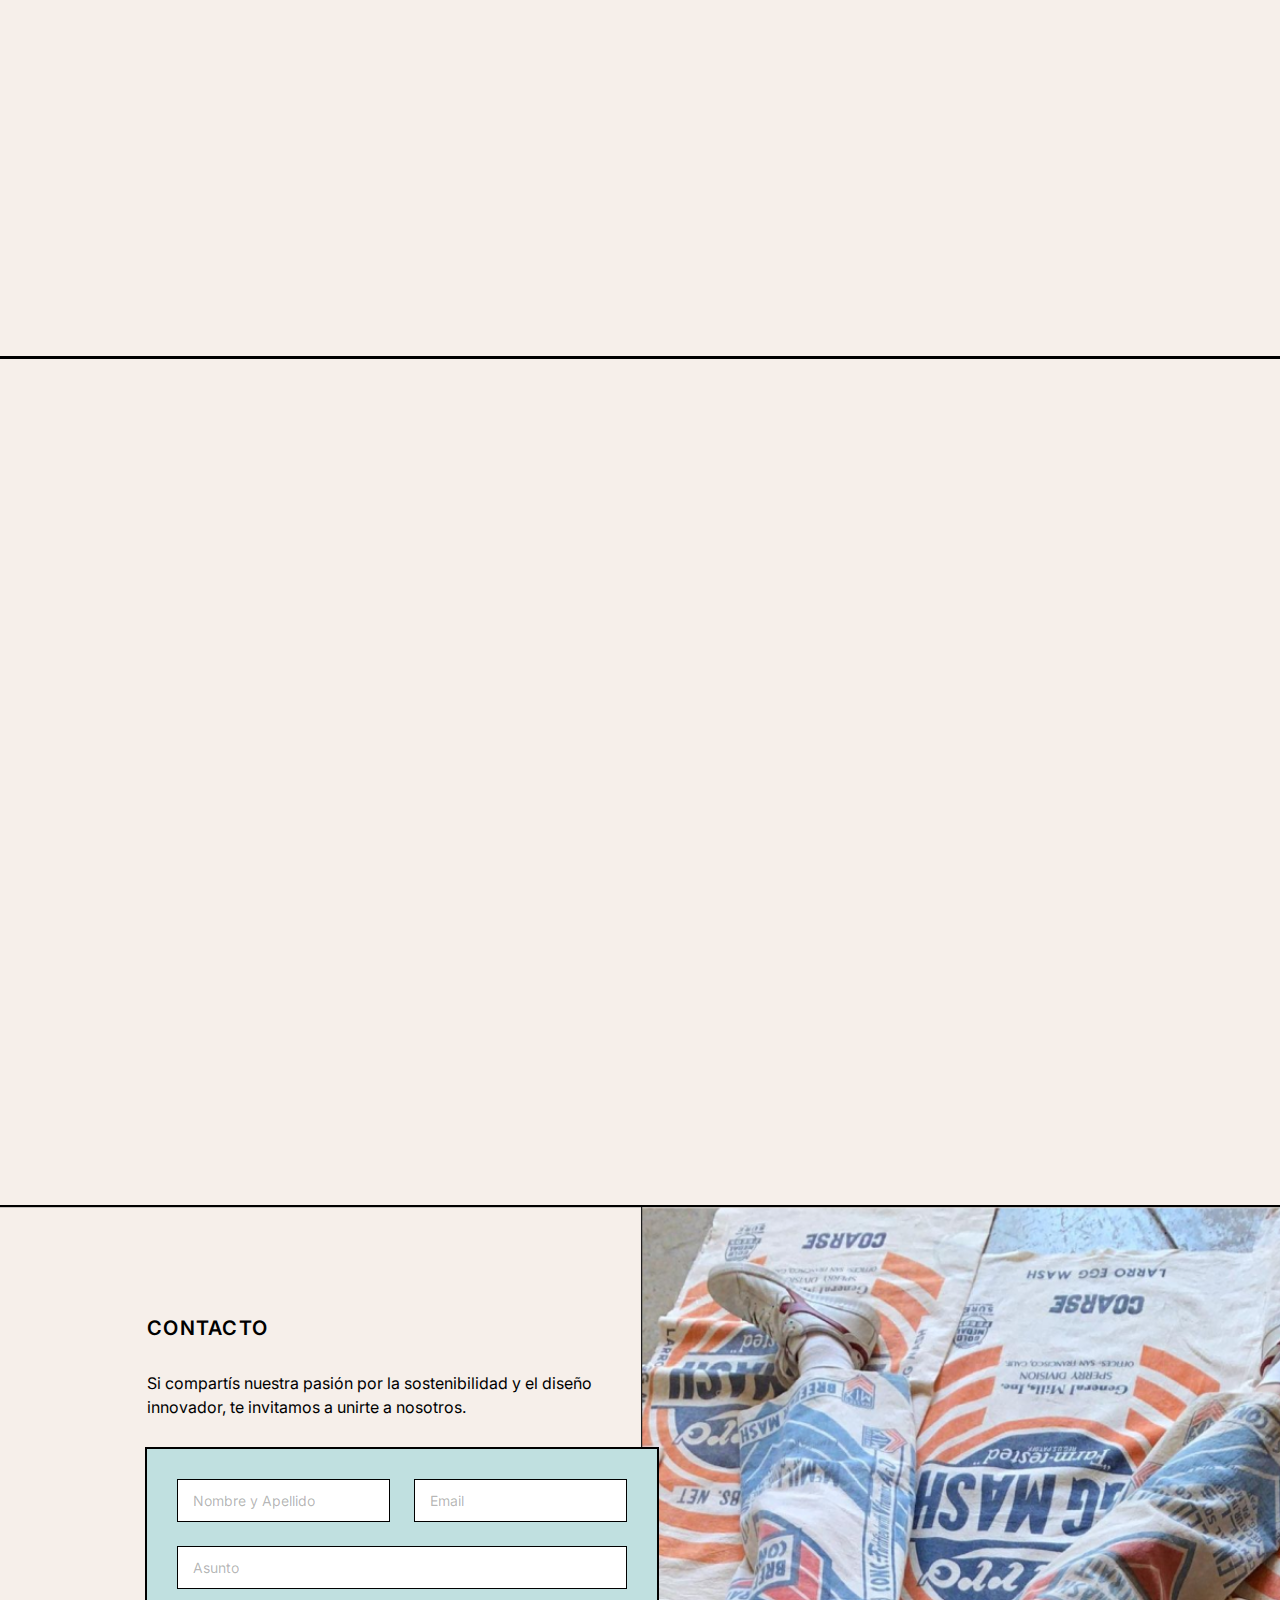
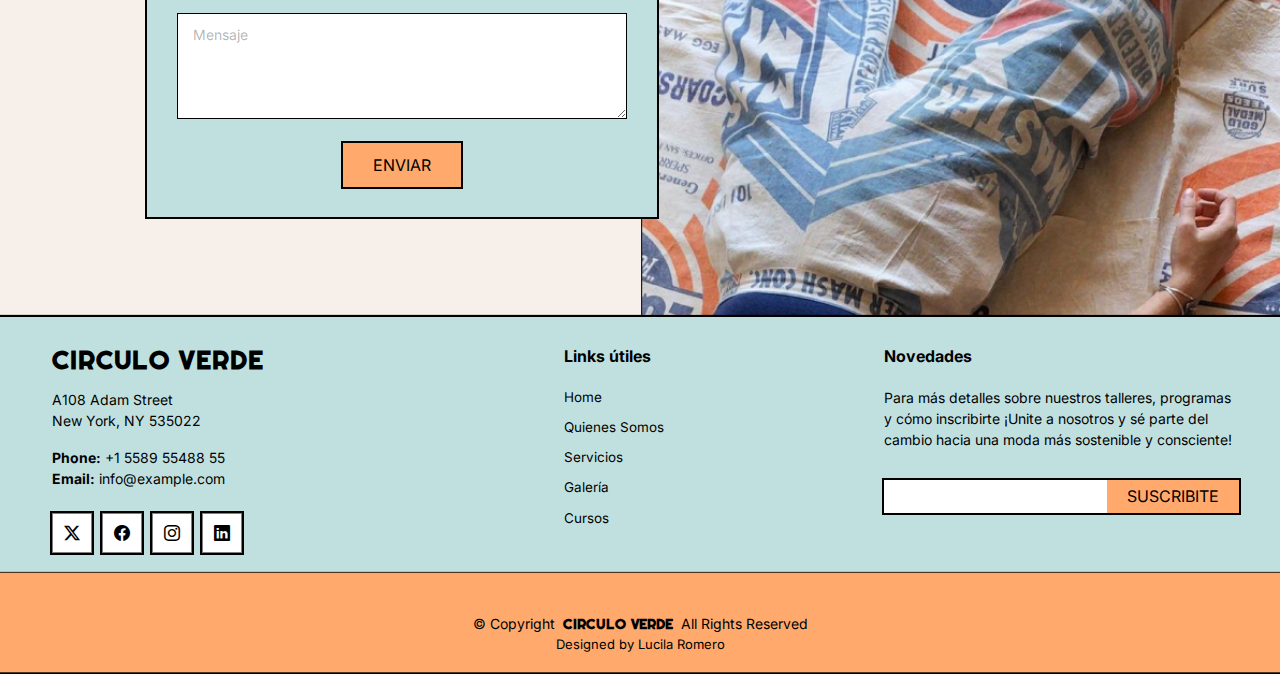
==== commit c66dbccb: "circulo verde entrega" ====
--- a/index.html
+++ b/index.html
@@ -4,45 +4,15 @@
     <meta charset="UTF-8">
     <meta name="viewport" content="width=device-width, initial-scale=1.0">
     <title>Circulo Verde</title>
-    <style>
-      header {
-        background-image: url('assets/img/header-background.png'); /* Ruta de la imagen de fondo */
-        background-size: cover; /* Ajusta la imagen para que cubra todo el header */
-        background-position: center; /* Centra la imagen */
-        background-repeat: no-repeat; /* Evita que la imagen se repita */
-        height: 100px; /* Altura del header */
-        width: 1520px;
-        color: white; /* Color del texto */
-        display: flex;
-        align-items: center; /* Centra el contenido verticalmente */
-        justify-content: center; /* Centra el contenido horizontalmente */
-        text-align: center;
-      }
-  
-      header h1 {
-        font-size: 48px; /* Tamaño de la fuente */
-        margin: 0; /* Elimina el margen */
-      }
-  
-      header p {
-        font-size: 24px; /* Tamaño de la fuente */
-        margin: 0; /* Elimina el margen */
-      }
-    </style>
-
-
-  <title>Index - Circulo Verde</title>
-  <meta content="" name="description">
-  <meta content="" name="keywords">
-
+    
   <!-- Favicons -->
   <link href="assets/img/favicon.png" rel="icon">
-  <link href="assets/img/apple-touch-icon.png" rel="apple-touch-icon">
+  <link href="assets/img/favicon.png" rel="apple-touch-icon">
 
   <!-- Fonts -->
   <link href="https://fonts.googleapis.com" rel="preconnect">
   <link href="https://fonts.gstatic.com" rel="preconnect" crossorigin>
-  <link href="https://fonts.googleapis.com/css2?family=Inter:wght@100..900&family=Righteous&display=swap" rel="stylesheet">
+  <link href="https://fonts.googleapis.com/css2?family=Inter:wght@400;600;700&family=Righteous&display=swap" rel="stylesheet">
 
   <!-- Vendor CSS Files -->
   <link href="assets/vendor/bootstrap/css/bootstrap.min.css" rel="stylesheet">
@@ -54,6 +24,38 @@
   <!-- Main CSS File -->
   <link href="assets/css/main.css" rel="stylesheet">
 
+  <style>
+    header {
+      background-image: url('assets/img/header-background.png'); /* Ruta de la imagen de fondo */
+      background-size: cover; /* Ajusta la imagen para que cubra todo el header */
+      background-position: center; /* Centra la imagen */
+      background-repeat: no-repeat; /* Evita que la imagen se repita */
+      height: 106px; /* Altura del header */
+      width: 1520px;
+      color: white; /* Color del texto */
+      display: flex;
+      align-items: center; /* Centra el contenido verticalmente */
+      justify-content: center; /* Centra el contenido horizontalmente */
+      text-align: center;
+   
+    }
+
+    header h1 {
+      font-size: 48px; /* Tamaño de la fuente */
+      margin: 0; /* Elimina el margen */
+    }
+
+    header p {
+      font-size: 24px; /* Tamaño de la fuente */
+      margin: 0; 
+      font-weight: 500;/* Elimina el margen */
+    }
+  </style>
+
+
+<title>Index - Circulo Verde</title>
+<meta content="" name="description">
+<meta content="" name="keywords">
 
 
 <body class="index-page">
@@ -70,10 +72,10 @@
       <nav id="navmenu" class="navmenu">
         <ul>
           <li><a href="#hero" class="active">HOME<br></a></li>
-          <li><a href="#about">QUIENES SOMOS</a></li>
-          <li><a href="#services">SERVICIOS</a></li>
+          <li><a href="#quienes-somos">QUIENES SOMOS</a></li>
+          <li><a href="#background-service"> SERVICIOS </a></li>
+          <li><a href="#pricing">CURSOS</a></li>
           <li><a href="#portfolio">GALERÍA</a></li>
-          <li><a href="#pricing">CURSOS</a></li>
           <li><a href="#contact">CONTACTO</a></li>
         </ul>
         <i class="mobile-nav-toggle d-xl-none bi bi-list" ></i>
@@ -94,7 +96,7 @@
             border: 2px solid #000; /* Elimina el borde */
             border-radius:0px; /* Redondea los bordes */
             font-size: 14px; /* Tamaño de la fuente */
-            font-weight: normal; /* Negrita */
+            font-weight: 600; /* Negrita */
             transition:var(--background-color) 0.3s ease; /* Transición suave */
   
           }
@@ -105,7 +107,8 @@
         </style>
      
       <body>
-        <a href="blog.html" class="btn-get-started-header" style=" padding-left: 18px;">SUSCRIBITE</a>
+        
+        <a href="blog.html" class="btn-get-started-header" style=" padding-left: 20px;">SUSCRIBITE</a>
         <!--a href="blog.html" class="btn-get-started">SUSCRIBITE</a-->
       </body>
    
@@ -124,9 +127,26 @@
       <div class="container">
         <div class="row">
           <div class="col-lg-6">
-            <h2 data-aos="fade-up" data-aos-delay="100">El futuro de la moda es reciclado</h2>
+            <style>
+              body {
+  font-family: 'Inter', sans-serif;
+  font-weight: 400; /* Regular */
+}
+.medium {
+  font-weight: 500;
+}
+.semi-bold {
+  font-weight: 600; /* Semi Bold */
+}
+
+.bold {
+  font-weight: 700; /* Bold */
+}
+            </style>
+            <h2 data-aos="fade-up" data-aos-delay="100" style="font-weight: 600;">El futuro de la moda es reciclado</h2>
             <p data-aos="fade-up" data-aos-delay="200">Conocé el poder de la moda sustentable y creá ropa reinventada a partir de materiales reciclados. ¡Sé parte del cambio!</p>
             <div class="d-flex mt-4" data-aos="fade-up" data-aos-delay="300">
+
               
               
   <title>Botón con Imagen de Fondo</title>
@@ -168,27 +188,20 @@
       <title>Sección Clientes con Imagen de Fondo</title>
    
    
-    <body>
-      <!-- Clients Section -->
-      <section id="clients" class="clients section">
-        <div class="container" data-aos="fade-up" data-aos-delay="100">
-          <div class="swiper init-swiper">
-            
-            <script type="application/json" class="swiper-config">
-
+      <body>
+        <!-- Clients Section -->
+        <section id="clients" class="clients section">
+          <div class="container" data-aos="fade-up" data-aos-delay="100">
+            <div class="swiper init-swiper">
+              
+              <script type="application/json" class="swiper-config">
               {
                 "loop": true,
                 "speed": 600,
                 "autoplay": {
                   "delay": 3000
                 },
-              
                 "slidesPerView": "auto",
-                "pagination": {
-                  "el": ".swiper-pagination",
-                  "type": "bullets",
-                  "clickable": true
-                },
                 "breakpoints": {
                   "320": {
                     "slidesPerView": 2,
@@ -208,22 +221,20 @@
                   }
                 }
               }
-            </script>
-            <div class="swiper-wrapper align-items-center">
-
-              <div class="swiper-slide"><img src="assets/img/clients/client-2.png" class="img-fluid" alt=""></div>
-              <div class="swiper-slide"><img src="assets/img/clients/client-3.png" class="img-fluid" alt=""></div>
-              <div class="swiper-slide"><img src="assets/img/clients/client-4.png" class="img-fluid" alt=""></div>
-              <div class="swiper-slide"><img src="assets/img/clients/client-5.png" class="img-fluid" alt=""></div>
-              <div class="swiper-slide"><img src="assets/img/clients/client-6.png" class="img-fluid" alt=""></div>
-              <div class="swiper-slide"><img src="assets/img/clients/client-7.png" class="img-fluid" alt=""></div>
-              <div class="swiper-slide"><img src="assets/img/clients/client-8.png" class="img-fluid" alt="" style="height: 40px ;width: 90px;"></div>
+              </script>
+              <div class="swiper-wrapper align-items-center">
+                <div class="swiper-slide"><img src="assets/img/clients/client-2.png"  class="img-fluid" alt=""></div>
+                <div class="swiper-slide"><img src="assets/img/clients/client-3.png" class="img-fluid" alt=""></div>
+                <div class="swiper-slide"><img src="assets/img/clients/client-4.png" class="img-fluid" alt=""></div>
+                <div class="swiper-slide"><img src="assets/img/clients/client-5.png" class="img-fluid" alt=""></div>
+                <div class="swiper-slide"><img src="assets/img/clients/client-6.png" class="img-fluid" alt=""></div>
+                <div class="swiper-slide"><img src="assets/img/clients/client-7.png" class="img-fluid" alt=""></div>
+                <div class="swiper-slide"><img src="assets/img/clients/client-8.png" class="img-fluid" alt="" style="height: 40px ;width: 90px;"></div>
+              </div>
             </div>
-            <div class="swiper-pagination" style></div>
-          </div>
-        </div>
-      </section><!-- /Clients Section -->
-    </body>
+          </div>
+        </section><!-- /Clients Section -->
+      </body>
 
     
 
@@ -258,27 +269,27 @@
     
             <div class="col-xl-7" >
               <div class="row gy-4">
-                <div class="col-md-6 icon-box position-relative">
+                <div class="col-md-6 icon-box position-relative" style="padding-right: 90px;">
                   <img src="assets/img/icons/Icon-1.png" alt="Icono">
-                  <h4><a href="" class="stretched-link">Diseño y planificación</a></h4>
-                  <p>Creación de bocetos y planificación de las prendas a confeccionar</p>
+                  <h4><a  class="stretched-link">Diseño y planificación</a></h4>
+                  <p> Bocetos y planificación de las prendas a confeccionar </p>
                 </div><!-- Icon-Box -->
     
-                <div class="col-md-6 icon-box position-relative">
+                <div class="col-md-6 icon-box position-relative" style="padding-right: 50px;">
                   <img src="assets/img/icons/Icon-2.png" alt="Icono">
-                  <h4><a href="" class="stretched-link">Técnicas de costura</a></h4>
+                  <h4><a  class="stretched-link">Técnicas de costura</a></h4>
                   <p>Introducción a las técnicas básicas y avanzadas de costura</p>
                 </div><!-- Icon-Box -->
     
-                <div class="col-md-6 icon-box position-relative">
+                <div class="col-md-6 icon-box position-relative" style="padding-right: 90px;">
                   <img src="assets/img/icons/Icon-3.png" alt="Icono">
-                  <h4><a href="" class="stretched-link">Confección de prendas</a></h4>
+                  <h4><a  class="stretched-link">Confección de prendas</a></h4>
                   <p>Uso de máquinas de coser y herramientas necesarias</p>
                 </div><!-- Icon-Box -->
     
-                <div class="col-md-6 icon-box position-relative">
+                <div class="col-md-6 icon-box position-relative" style="padding-right: 50px;">
                   <img src="assets/img/icons/Icon-4.png" alt="Icono">
-                  <h4><a href="" class="stretched-link">Presentación</a></h4>
+                  <h4><a class="stretched-link">Presentación</a></h4>
                   <p>Desfile de moda interno donde los participantes muestran sus creaciones</p>
                 </div><!-- Icon-Box -->
               </div>
@@ -299,7 +310,7 @@
     background-repeat: no-repeat;
     background-attachment: fixed;
     padding:120px;
-    padding-left: 102px;
+    padding-left: 150px;
     
     
   }
@@ -307,19 +318,20 @@
   .quienes-somos .content {
       padding-left: 0;
       padding-right: 0;
+      align-items: center;
    }
 
   .quienes-somos .content h3 {
-    font-weight: 600;
+    font-weight: 700;
     font-size: 32px;
-    margin: 10px 0 30px 0;
+    margin: 10px 0 0 0;
     padding-top: 10px;
-    padding-right: 50px;
+    padding-right: 0px;
   }
 
   .quienes-somos .content p {
     font-weight: 400;
-    font-size: 17px;
+    font-size: 16px;
     margin: 10px 0 0 0;
  
   }
@@ -332,9 +344,47 @@
     outline: 2px;
     outline-style: solid;
     outline-color: #000000;
+
   }
   
-
+  @media (max-width:412px) {
+    .left-image {
+      align-self: left;
+      margin-left:0px;
+      padding-right: 30px;
+      padding-left: 0px;
+      width: 300%;
+      height: 100%;
+    outline: 2px;
+    outline-style: solid;
+    outline-color: #000000;
+
+  }
+
+  .quienes-somos .content {
+      padding-left: 0;
+      padding-right: 0;
+      align-items: center;
+   }
+
+  .quienes-somos .content h3 {
+    text-align: center;
+    font-weight: 700;
+    font-size: 32px;
+    margin: 0px auto;
+    padding-top: 10px;
+
+  }
+
+  .quienes-somos .content p {
+    text-align: center;
+    font-weight: 400;
+    font-size: 16px;
+    margin: 10px 0 0 0;
+ 
+  }
+
+  }
 </style>
 
 <body>
@@ -347,11 +397,14 @@
           <img src="assets/img/quienes-somos.jpg" alt="About Us Image" class="left-image">
         </div>
 
-        
-        <div class="content col-xl-7"   style= "padding-left: 120px;margin-top:150px;">
-          <h3 style="font-size: 23px; font-variant: semibold;margin-right: 70px">Expertos en moda sostenible y diseño textil
+        <div class="col-xl-7 content" style=" margin-top: 180px;">
+          <div class="services-sectiontitle" style=" align-self:left;padding-left: 170px; " >
+            <h2service-og>Quienes Somos</h2service-og>
+          </div>
+        <div class="content col-xl-7"   style= "padding-right: 0px;padding-left: 170px;margin-top:5px;width: 600px">
+          <h3 style="font-size: 23px; font-variant: semibold;margin-right: 0px">Expertos en moda sostenible y diseño textil
             con experiencia en reciclaje de diversos materiales</h3>
-          <p style="padding-right: 0px;height: 100px;width: 498px;font-weight: 400 ;font-size: 17px;">
+          <p style="padding-right: 0px;height: 90px;width: 498px;font-weight: 400 ;font-size: 17px;margin-top: 25px;">
             Recogemos prendas en desuso y las transformamos en nuevos artículos de moda. Cada pieza es cuidadosamente seleccionada y rediseñada para maximizar su potencial.
           </p>
           <div class="content col-xl-7"></div>
@@ -372,47 +425,39 @@
   
   <title>Sección Servicios con Imagen de Fondo</title>
       <!--img src="assets/img/servicios-1.jpg" alt="" data-aos="fade-in"-->
-      <section id="background-service" class="background-service>  service-bg">
-        <div class="background-service"></div>
-        <!--div class="background-image"></div-->
-
-        <div class="services-sectiontitle" >
+      <section id="background-service" class="background-service service-bg">
+
+        <div class="container-service">
+          <div class="services-sectiontitle">
+            <h2service>Servicios</h2service>
+          </div>
+          <div class="service-items">
+            <div class="service-item">
+              <img src="assets/img/icons/icon-5.png" class="service-icon" alt="Moda que respeta al planeta">
+              <div>
+                <h4 class="title"><a>Moda que respeta al planeta</a></h4>
+                <p class="description">Reducir los desechos textiles y promover una industria de la moda más ética y responsable.</p>
+              </div>
+            </div>
       
-          <h2service>Servicios</h2service>
-          
-        </div><!-- End Section Title -->
-          <title>Alinear Items a la Derecha</title>
-          <div class="container-service">
-            <div class="service-items">
-        
-              <div class="service-item" >
-                <img src="assets/img/icons/icon-5.png" class= "service-icon" style="width: 80px; height: 80px;">
-                <div>
-                  <h4 class="title"><!--a href="service-details.html" class="stretched-link"--><a>Moda que respeta al planeta</a></h4>
-                  <p class="description">Reducir los desechos textiles y promover una industria de la moda más ética y responsable.</p>
-                </div>
-              </div><!-- End Service Item -->
-        
-              <div class="service-item" >
-                <img src="assets/img/icons/icon-8.png" class= "service-icon" style="width: 80px; height: 80px;">
-                <div>
-                  <h4 class="title"><a href="index.html" class="stretched-link">Sustentabilidad con estilo</a></h4>
-                  <p class="description">Apoya prácticas de moda responsables y sostenibles.</p>
-                </div>
-              </div><!-- End Service Item -->
-        
-              <div class="service-item" >
-                <img src="assets/img/icons/icon-7.png" class= "service-icon" style="width: 80px; height: 80px;">
-                <div>
-                  <h4 class="title"><a  class="stretched-link">De residuos a tendencias</a></h4>
-                  <p class="description">Participa y ayuda a reducir el desperdicio textil, contribuyendo a un planeta más limpio y verde.</p>
-                </div>
-              </div><!-- End Service Item -->
-        
+            <div class="service-item">
+              <img src="assets/img/icons/icon-8.png" class="service-icon" alt="Sustentabilidad con estilo">
+              <div>
+                <h4 class="title"><a href="index.html" class="stretched-link">Sustentabilidad con estilo</a></h4>
+                <p class="description">Apoyamos prácticas de moda responsables y sostenibles.</p>
+              </div>
             </div>
-          </div>
-        
-      </section><!-- /Services Section -->
+      
+            <div class="service-item">
+              <img src="assets/img/icons/icon-7.png" class="service-icon" alt="De residuos a tendencias">
+              <div>
+                <h4 class="title"><a class="stretched-link">De residuos a tendencias</a></h4>
+                <p class="description">Participá y ayudá a reducir el desperdicio textil, contribuyendo a un planeta más limpio y verde.</p>
+              </div>
+            </div>
+          </div>
+        </div>
+      </section>
     
    <!-- Pricing Section -->
 <section id="pricing" class="pricing section pricing-bg">
@@ -420,65 +465,66 @@
   <!-- Section Title -->
   <div class="container section-title" >
     <h2>CURSOS</h2>
+    <div class="pricing-footer">
+      <p>Elegí tu plan y acomodate a los horarios que mas te gusten. ¡Hay para todos los gustos!</p>
+      <p><strong>TODOS NUESTROS TALLERES Y CURSOS SON 100% PRESENCIALES</strong></p>
+    </div>
   </div><!-- End Section Title -->
 
   <div class="container">
 
     <div class="row g-8 g-lg-0">
 
-      <div class="col-lg-8" >
-        <div class="pricing-item">
+      <div class="col-lg-8"  >
+        <div class="pricing-item" style="margin-right: 0px;">
           <img src="assets/img/pricing-2.png" alt="Free Plan" class="pricing-image">
-          <div class="pricing-content-white"style=" padding-bottom: 40px">
+          <div class="pricing-content-white"style= "padding-bottom: 40px">
             <h3 style="margin-bottom: 240px;margin-left: 30px;padding-bottom: 20px;margin-top: 20px;margin-right: 30px;">Diseño y confección</h3>
             <h4><span> $20,000 ARS</span></h4>
             <ul>
-              <li><i class="bi bi-check"></i> <span>1 Prenda a elección</span></li>
+              <li><i class="bi bi-check"></i> <span><strong>1 Prenda a elección </strong></span></li>
               <li><i class="bi bi-check"></i> <span>Técnicas prácticas de costura</span></li>
               <li><i class="bi bi-check"></i> <span>Introducción a la moldería</span></li>
             </ul>
-            <div class="text-center"><a href="#" class="buy-btn">COMPRAR</a></div>
+            <div class="text-center"><a href="blog.html" class="buy-btn">COMPRAR</a></div>
           </div>
         </div>
       </div><!-- End Pricing Item -->
 
       <div class="col-lg-8" >
-        <div class="pricing-item featured">
+        <div class="pricing-item featured" style="margin-left: 40px;">
           <img src="assets/img/pricing-1.png" alt="Free Plan" class="pricing-image">
           <div class="pricing-content" style="margin-bottom: 50px;">
             <h3 style="margin-bottom: 240px;margin-left: 60px;padding-bottom: 60px;">Taller Eco-Voz</h3>
-            <h4 style="margin-left: 60px;">$50,000<span> ARS</span></h4>
+            <h4 style="margin-left: 60px; color: #000000;">$50,000<span> ARS</span></h4>
             <ul style=" margin-left: 50px;">
-              <li><i class="bi bi-check"></i> <span>3 Prendas</span></li>
+              <li><i class="bi bi-check"></i> <span><strong>3 Prendas a elección</strong></span></li>
               <li><i class="bi bi-check"></i> <span>Técnicas de reciclaje textil</span></li>
               <li><i class="bi bi-check"></i> <span>Materiales incluídos</span></li>
           
             </ul>
-            <div class="text-center"><a href="#" class="buy-btn">COMPRAR</a></div>
+            <div class="text-center"><a href="blog.html" class="buy-btn">COMPRAR</a></div>
           </div>
         </div>
       </div><!-- End Pricing Item -->
 
       <div class="col-lg-8" >
-        <div class="pricing-item">
-          <img src="assets/img/pricing-2.png" alt="Free Plan" class="pricing-image">
+        <div class="pricing-item" style="margin-right: 0px;">
+          <img src="assets/img/pricing-3.png" alt="Free Plan" class="pricing-image">
           <div class="pricing-content-white" style=" padding-bottom: 40px">
             <h3 style="margin-bottom: 240px;margin-left: 30px;padding-bottom: 20px;margin-top: 20px;margin-right: 30px;">Reciclaje y reutilizado</h3>
             <h4><span> $35,000 ARS</span></h4>
             <ul>
-              <li><i class="bi bi-check"></i> <span>2 Prendas (conjunto) </span></li>
+              <li><i class="bi bi-check"></i> <span><strong>2 Prendas (conjunto)</strong> </span></li>
               <li><i class="bi bi-check"></i> <span>Técnicas prácticas de costura</span></li>
               <li><i class="bi bi-check"></i> <span>Diseño de moda sostenible</span></li>
             </ul>
-            <div class="text-center"><a href="#" class="buy-btn">COMPRAR</a></div>
+            <div class="text-center"><a href="blog.html" class="buy-btn">COMPRAR</a></div>
           </div>
         </div>
       </div><!-- End Pricing Item -->
 
-      <div class="pricing-footer">
-        <p>Elegí tu plan y acomodate a los horarios que mas te gusten. ¡Hay para todos los gustos!</p>
-        <p><strong>TODOS NUESTROS TALLERES Y CURSOS SON 100% PRESENCIALES</strong></p>
-      </div>
+      
 
     </div>
 
@@ -493,7 +539,22 @@
       <section class="image-text-section" style="outline: 2px;outline-style: solid;outline-color: #000000">
         <img src="assets/img/img-background.jpg" alt="Fondo" class="background-image" style="margin-top: 70px;">
         <div class="overlay-img">
-          <h2-overlay-img>Reinventá tu estilo, respetá el planeta</h2-overlay-img>
+          <style>
+            body {
+font-family: 'Inter', sans-serif;
+font-weight: 400; /* Regular */
+}
+
+.semi-bold {
+font-weight: 600; /* Semi Bold */
+}
+
+.bold {
+font-weight: 700; /* Bold */
+}
+          </style>
+    
+          <h2-overlay-img style="font-weight: 600;">Reinventá tu estilo, respetá el planeta</h2-overlay-img>
           <p></p>
         </div>
       </section>
@@ -513,7 +574,7 @@
               <div class="portfolio-content h-100">
                 <img src="assets/img/portfolio/app-1.jpg" class="img-fluid" alt="">
                 <div class="portfolio-info">
-                  <a href="assets/img/portfolio/app-1.jpg" title="Pants" data-gallery="portfolio-gallery-app" class="glightbox preview-link"><i class="bi bi-zoom-in"></i></a>
+                  <a href="assets/img/portfolio/app-1.jpg" title="Prendas hechas en el taller Eco-Voz" data-gallery="portfolio-gallery-app" class="glightbox preview-link"><i class="bi bi-zoom-in"></i></a>
                   
                 </div>
               </div>
@@ -523,7 +584,7 @@
               <div class="portfolio-content h-100">
                 <img src="assets/img/portfolio/product-1.jpg" class="img-fluid" alt="">
                 <div class="portfolio-info">
-                  <a href="assets/img/portfolio/product-1.jpg" title="Product 1" data-gallery="portfolio-gallery-product" class="glightbox preview-link"><i class="bi bi-zoom-in"></i></a>
+                  <a href="assets/img/portfolio/product-1.jpg" title="Prendas hechas en el taller Eco-Voz" data-gallery="portfolio-gallery-product" class="glightbox preview-link"><i class="bi bi-zoom-in"></i></a>
             
                 </div>
               </div>
@@ -533,27 +594,27 @@
               <div class="portfolio-content h-100">
                 <img src="assets/img/portfolio/branding-1.png" class="img-fluid" alt="">
                 <div class="portfolio-info">
-                  <a href="assets/img/portfolio/branding-1.png" title="Branding 1" data-gallery="portfolio-gallery-branding" class="glightbox preview-link"><i class="bi bi-zoom-in"></i></a>
+                  <a href="assets/img/portfolio/branding-1.png" title="Prendas hechas en el taller Eco-Voz" data-gallery="portfolio-gallery-branding" class="glightbox preview-link"><i class="bi bi-zoom-in"></i></a>
              
                 </div>
               </div>
             </div><!-- End Portfolio Item -->
 
             <div class="col-lg-4 col-md-6 portfolio-item isotope-item filter-books">
+              <div class="portfolio-content h-100">
+                <img src="assets/img/portfolio/app-2.jpg" class="img-fluid" alt="">
+                <div class="portfolio-info">
+                  <a href="assets/img/portfolio/apps-2.jpg" title="Prendas hechas en el taller Eco-Voz" data-gallery="portfolio-gallery-book" class="glightbox preview-link"><i class="bi bi-zoom-in"></i></a>
+             
+                </div>
+              </div>
+            </div><!-- End Portfolio Item -->
+
+            <div class="col-lg-4 col-md-6 portfolio-item isotope-item filter-app">
               <div class="portfolio-content h-100">
                 <img src="assets/img/portfolio/books-1.jpg" class="img-fluid" alt="">
                 <div class="portfolio-info">
-                  <a href="assets/img/portfolio/books-1.jpg" title="Branding 1" data-gallery="portfolio-gallery-book" class="glightbox preview-link"><i class="bi bi-zoom-in"></i></a>
-             
-                </div>
-              </div>
-            </div><!-- End Portfolio Item -->
-
-            <div class="col-lg-4 col-md-6 portfolio-item isotope-item filter-app">
-              <div class="portfolio-content h-100">
-                <img src="assets/img/portfolio/app-2.jpg" class="img-fluid" alt="">
-                <div class="portfolio-info">
-                  <a href="assets/img/portfolio/app-2.jpg" title="App 2" data-gallery="portfolio-gallery-app" class="glightbox preview-link"><i class="bi bi-zoom-in"></i></a>
+                  <a href="assets/img/portfolio/books-1.jpg" title="Prendas hechas en el taller Eco-Voz" data-gallery="portfolio-gallery-app" class="glightbox preview-link"><i class="bi bi-zoom-in"></i></a>
                 
                 </div>
               </div>
@@ -563,7 +624,7 @@
               <div class="portfolio-content h-100">
                 <img src="assets/img/portfolio/product-2.jpg" class="img-fluid" alt="">
                 <div class="portfolio-info">
-                  <a href="assets/img/portfolio/product-2.jpg" title="Product 2" data-gallery="portfolio-gallery-product" class="glightbox preview-link"><i class="bi bi-zoom-in"></i></a>
+                  <a href="assets/img/portfolio/product-2.jpg" title="Prendas hechas en el taller Eco-Voz" data-gallery="portfolio-gallery-product" class="glightbox preview-link"><i class="bi bi-zoom-in"></i></a>
                 
                 </div>
               </div>
@@ -625,7 +686,7 @@
                     <h3> Helena García </h3> 
                     <p>
                       
-                      <span>“Utiliza nuestras herramientas y recursos de alta calidad para desarrollar tus habilidades y completar tus proyectos”.</span>
+                      <span>“Utiliza indispensables herramientas y recursos de alta calidad para desarrollar tus habilidades y completar tus proyectos”.</span>
                       
                     </p>
                     <h4>Emprendedora en Moda Circular</h4>
@@ -662,10 +723,10 @@
                     <h3>Camila Larson</h3>
                     <p>
                       
-                      <span>“Diseña y confecciona ropa exclusiva que refleja tu estilo personal y compromiso con el medio ambiente”.</span>
+                      <span>“Diseñá y confeccioná ropa exclusiva que refleja tu estilo personal, un real compromiso con el medio ambiente y prácticas ecológicas”.</span>
                       
                     </p>
-                    <h4 style="margin-top: 75px;">Influencer de Moda</h4>
+                    <h4 style="margin-top: 50px;">Influencer de Moda</h4>
                     <!--div class="stars">
                       <i class="bi bi-star-fill"></i><i class="bi bi-star-fill"></i><i class="bi bi-star-fill"></i><i class="bi bi-star-fill"></i><i class="bi bi-star-fill"></i>
                     </div-->
@@ -707,7 +768,7 @@
         <p-ct class="flex-two-lines"style=" padding-left: 0px; margin-left: 147px;">
           <span>Si compartís nuestra pasión por la sostenibilidad y el diseño </span>
           <span>innovador, te invitamos a unirte a nosotros.</span>
-        </h2> </p-ct>
+        </h2> 
       </div><!-- End Section Title -->
 
 
@@ -750,7 +811,7 @@
       </div>
 
     </section> <!-- /Contact Section -->
-
+  
   </main>
 
   <footer id="footer" class="footer footer-bg">
@@ -778,7 +839,7 @@
           </div>
         </div>
 
-        <div class="col-lg-2 col-md-3 footer-links" style="padding-right: 0px;padding-left: 100px;">
+        <div class="col-lg-2 col-md-3 footer-links" style="padding-right: 0px;padding-left: 100px;font-size: 13.5px;">
           <h4>Links útiles</h4>
           <ul>
             <li><a href="#">Home</a></li>
@@ -791,7 +852,7 @@
 
       
 
-        <div class="col-lg-4 col-md-12 footer-newsletter" style="padding-left: 250px;width: 575px;padding-right: 0px;" >
+        <div class="col-lg-4 col-md-12 footer-newsletter" style="padding-left: 220px;width: 575px;padding-right: 0px;" >
           <h4>Novedades</h4>
           <p>Para más detalles sobre nuestros talleres, programas y cómo inscribirte 
             ¡Unite a nosotros y sé parte del cambio hacia una moda más
@@ -808,17 +869,13 @@
     </div>
 
     <div class="container copyright text-center ">
-      <div class="footer Copyright= "width=max-width ></div>
+      <div class="footer Copyright= width=max-width "> </div>
       <p>© <span>Copyright</span> <strong class="px-1 sitename"style= "font-family: Righteous">CIRCULO VERDE</strong> <span>All Rights Reserved</span></p>
       <div class="credits">
-        <!-- All the links in the footer should remain intact. -->
-        <!-- You can delete the links only if you've purchased the pro version. -->
-        <!-- Licensing information: https://bootstrapmade.com/license/ -->
-        <!-- Purchase the pro version with working PHP/AJAX contact form: [buy-url] -->
         <a> Designed by Lucila Romero</a>
       </div>
     </div>
-
+  </section>
   </footer>
 
   <!-- Scroll Top -->
--- a/assets/css/main.css
+++ b/assets/css/main.css
@@ -13,8 +13,9 @@
 /* Fonts */
 :root {
   --default-font:  "Inter", "Righteous", system-ui, -apple-system, "Segoe UI",  "Helvetica Neue", Arial, "Noto Sans", "Liberation Sans", sans-serif, "Apple Color Emoji", "Segoe UI Emoji", "Segoe UI Symbol", "Noto Color Emoji";
-  --heading-font: "Inter" "Righteous",  sans-serif; 
-  --nav-font: "Righteous" ,  sans-serif; 
+  --heading-font: "Inter" "Righteous",  sans-serif;
+  --nav-font: "Righteous"  ,  sans-serif; 
+  --nav-drop-font: "Inter";
   --copyright-logofont: "Righteous"
 }
 
@@ -64,33 +65,6 @@
 /*--------------------------------------------------------------
 # General Styling & Shared Classes
 --------------------------------------------------------------*/
-
-@media (max-width: 768px) {
-  .container {
-    width: 95%;
-    padding: 0 10px;
-  }
-  
-  .col-lg-6 {
-    width: 100%;
-  }
-}
-
-@media (max-width: 480px) {
-  header h1 {
-    font-size: 36px;
-  }
-  
-  header p {
-    font-size: 18px;
-  }
-}
-
-img {
-  max-width: 100%;
-  height: auto;
-}
-
 body {
   color: var(--default-color);
   background-color: var(--background-color);
@@ -104,7 +78,7 @@
 }
 
 a:hover {
-  color: color-mix(in srgb, var(--nav-dropdown-hover-color), transparent 25%);
+  color: #000000;
   text-decoration: none;
 }
 
@@ -126,45 +100,8 @@
 
 }
 
-body {
-  font-size: 16px;
-}
-
-h1 {
-  font-size: 2.5em;
-}
-
-p {
-  font-size: 1em;
-}
-
-.navmenu ul {
-  display: flex;
-  flex-wrap: wrap;
-  justify-content: space-between;
-}
-
-@media (max-width: 768px) {
-  .navmenu ul {
-    flex-direction: column;
-  }
-}
-
-@media (max-width: 480px) {
-  .btn-get-started-header,
-  .btn-get-started-hero {
-    padding: 8px 20px;
-    font-size: 14px;
-  }
-}
-
-
-
-@media (max-width: 768px) {
-  .php-email-form .row > div {
-    margin-bottom: 20px;
-  }
-}
+
+
 /* PHP Email Form Messages
 ------------------------------*/
 .php-email-form .error-message {
@@ -227,12 +164,12 @@
   padding: 20px 0;
   transition: all 0.5s;
   z-index: 997;
-}
-
-header {
-  width: 100%;
-  max-width: 1520px;
-  margin: 0 auto;
+  width: 100%; /* Instead of 1520px */
+   max-width: 1920px; /* To prevent excessive stretching on very large screens */
+   margin: 0 auto; /* Center the header */
+   outline: 0.7px;
+   outline-style: solid;
+   outline-color: #000000;/*border-bottom: 2px #000000;*/
 }
 
 .header .logo {
@@ -242,6 +179,8 @@
 .header .logo img {
   max-height: 36px;
   margin-right: 8px;
+  max-width: 100%;
+  height: auto;
 }
 
 .header .logo h1 {
@@ -252,33 +191,7 @@
   color: var(--heading-color);
 }
 
-.btn-get-started-header {
-  display: inline-block;
-  padding: 5px;
-  width: 95px;
-  margin-left: 5px;
-  padding-left: 18px;
-  color: rgb(0, 0, 0); /* Color del texto */
-  text-align: center;
-  text-decoration: none; /* Elimina el subrayado del enlace */
-  /* Ruta de la imagen de fondo */
-  background-size: cover; /* Ajusta la imagen para que cubra todo el botón */
-  background-position: center; /* Centra la imagen */
-  border: none; /* Elimina el borde */
-  border-radius: 5px; /* Redondea los bordes */
-  font-size: 14px; /* Tamaño de la fuente */
-  font-weight: normal; /* Negrita */
-  transition: var(--background-color) 0.3s ease; /* Transición suave */
-  -webkit-transform: rotate(-1deg);
-  -ms-transform: rotate(-1deg);
-  -webkit-transform: 200ms ease;
-  transform: rotate(-1deg);
-  -webkit-transition: -webkit-transform 200ms ease;
- 
- transition: transform 200ms ease;
-  transform: translate3d(0px, 0px, 0px) scale3d(1, 1, 1) rotateX(0deg) rotateY(0deg) rotateZ(1deg) skew(0deg, 0deg);
-  transform-style: preserve-3d;
-}
+
 
 .btn-get-started-header:hover {
   background-color: #ffffff; /* Color de fondo al pasar el ratón */
@@ -301,10 +214,17 @@
   }
 }
 
-.scrolled .header {
+@media (max-width: 412px){
+  .btn-getstarted-header{
+    display:none;
+  }
+    
+  
+}
+
+/*.scrolled .header {
   box-shadow: 0px 0 18px rgba(0, 0, 0, 0.1);
 }
-
 /*--------------------------------------------------------------
 # Navigation Menu
 --------------------------------------------------------------*/
@@ -332,7 +252,7 @@
     padding: 18px 15px;
     font-size: 16px;
     font-family: var(--default-font);
-    font-weight: 500;
+    font-weight: 600;
     display: flex;
     align-items: center;
     justify-content: space-between;
@@ -449,7 +369,7 @@
   .navmenu a:focus {
     color: var(--nav-dropdown-color);
     padding: 10px 20px;
-    font-family: var(--nav-font);
+    font-family: var(--nav-drop-font);
     font-size: 17px;
     font-weight: 500;
     display: flex;
@@ -539,6 +459,8 @@
   .mobile-nav-active .navmenu>ul {
     display: block;
   }
+
+
 }
 
 /*--------------------------------------------------------------
@@ -550,8 +472,7 @@
   top: 0;
   left: 0;
   width: 100%;
-  height: 100%;
-  
+  height: 100%; 
   background-image: url('..//img/footer-background.png');
   background-size: cover;
   background-position: center;
@@ -566,13 +487,24 @@
   padding-top: 0px;
   padding-bottom: 0px;
   position: relative;
+  max-width: auto;
+  border: 1px #000000
 }
 
 .footer .footer-top {
-  margin-right: 20px;
-
+  
   padding-top: 0px;
-  border-top: 1px solid color-mix(in srgb, var(--default-color), transparent 90%);
+  border: 1px #000000;
+  align-items: center;
+  justify-content: center;
+  max-width: 1200px;
+  margin: 0 auto;
+}
+
+.footer-about,
+.footer-links,
+.footer-newsletter {
+  margin-bottom: 30px;
 }
 
 .footer .footer-about .logo {
@@ -581,10 +513,14 @@
   margin-bottom: 0px;
 }
 
+/*
 .footer .footer-about .logo img {
   max-height: 40px;
   margin-right: 6px;
-}
+  max-width: 100%;
+  height: auto;
+}
+----*/
 
 .footer .footer-about .logo span {
   font-size: 26px;
@@ -598,6 +534,7 @@
   font-size: 14px;
   font-family: var(--heading-font);
   color: #000000;
+  
 }
 
 .footer .social-links a {
@@ -640,7 +577,7 @@
   color: #000000;
 }
 
-.footer .footer-links ul {
+.footer .footer-links ul { /* son los links utiles, sin titulo ---*/
   list-style: none;
   padding: 0;
   margin: 0;
@@ -649,13 +586,13 @@
 .footer .footer-links ul i {
   padding-right: 2px;
   margin-right: 70px;
-  font-size: 12px;
+  font-size: 10px;
   line-height: 0;
   color: #000000;
 }
 
 .footer .footer-links ul li {
-  padding: 10px 0;
+  padding: 5px 0;
   display: flex;
   align-items: center;
   color: #000000;
@@ -667,8 +604,8 @@
 
 .footer .footer-links ul a {
   color: color-mix(in srgb, var(--default-color));
-  display: inline-block;
-  line-height: 1;
+  display: block;
+  line-height: 0,5px;
 }
 
 .footer .footer-links ul a:hover {
@@ -677,7 +614,7 @@
 
 .footer .footer-contact p {
   
-  margin-bottom: 5px;
+  margin:auto;
   color: #000000;
 }
 
@@ -692,10 +629,12 @@
   display: flex;
   background-color: #FFFFFF;
   transition: 0.3s;
+  max-width: fit-content;
+  
 }
 
 .footer .footer-newsletter .newsletter-form:focus-within {
-  border-color: var(--accent-color);
+  border-color: #FFFFFF;
 }
 
 .footer .footer-newsletter .newsletter-form input[type=email] {
@@ -719,23 +658,23 @@
   margin: -7px -8px -7px 0;
   background: var(--nav-hover-color);
   transition: 0.3s;
-  border-radius: 0PX;
-  outline: 0px;
-  outline-style: solid;
-  outline-color: #000000;
+  border: 0.50px #000000
+
+
 }
 
 .footer .footer-newsletter .newsletter-form input[type=submit]:hover {
-  background: color-mix(in srgb, var(--accent-color), transparent 20%);
+  background: #FFFFFF;
 }
 
 .footer .copyright {
-  padding-top:0px;
-  margin-left: 110px;
+  
+  margin-left: auto;
   margin-bottom:20 px;
   width: 100%;
-  
-  position: relative
+  position: relative;
+  align-items: center;
+  justify-content: center;
 }
 
 .footer .copyright p {
@@ -743,13 +682,77 @@
   margin-bottom: 0px;
   color: #000000;
   align-items: center;
-}
+  justify-content: center;
+}
+
 
 
 .footer .credits {
   padding-bottom: 20px;
   font-size: 13px;
   color: #000000;
+}
+
+/* ... (keep all the existing CSS) ... */
+
+@media (max-width: 412px) {
+  .footer {
+    padding: 20px 0;
+    max-height: none; /* Remove the max-height restriction */
+  }
+
+  .footer .footer-about .logo {
+    align-self: center;
+    padding-right:20px;
+  }
+
+  .footer .footer-about .logo span {
+    padding-right: 20px;
+  }
+
+  .footer .footer-top {
+    flex-direction: column;
+    align-items: center;
+  }
+
+  .footer-about {
+    text-align: center;
+    margin-bottom: 20px;
+  }
+
+  .footer .footer-about p {
+    margin-left: 10px;
+    margin-right: 10px;
+  }
+
+  .footer .social-links {
+    display: flex;
+    justify-content: center;
+    margin-bottom: 20px;
+  }
+
+  .footer .social-links a {
+    margin: 0 5px;
+  }
+
+  .footer-links,
+  .footer-newsletter {
+    display: none;
+  }
+
+  .footer .copyright {
+    text-align: center;
+    margin-top: 20px;
+  }
+
+  .footer .copyright p {
+    font-size: 12px;
+  }
+
+  .footer .credits {
+    text-align: center;
+    font-size: 11px;
+  }
 }
 
 /*--------------------------------------------------------------
@@ -800,8 +803,8 @@
 --------------------------------------------------------------*/
 .page-title {
   --background-color: var(--alt-background-color);
-  --default-color: #ffffff;
-  --heading-color: #ffffff;
+  --default-color: #000000;
+  --heading-color: #000000;
   color: var(--default-color);
   background-color: var(--background-color);
   padding: 20px 0;
@@ -812,6 +815,10 @@
   font-size: 28px;
   font-weight: 700;
   margin: 0;
+}
+
+h1-brc-color {
+  color: #FFAA6C;
 }
 
 .page-title .breadcrumbs ol {
@@ -884,6 +891,11 @@
   padding: 50px;
   scroll-margin-top: 100px;
   overflow: clip;
+  margin:auto;
+  outline: 2px;
+  outline-style: solid;
+  outline-color: #000000;
+
 }
 
 .section-bg .container {
@@ -913,11 +925,12 @@
 }
 .section-title h2 {
   font-size: 20px;
-  font-weight: 500;
+  font-weight:  600;
   margin-bottom: 20px;
   padding-bottom: 20px;
   position: relative;
   text-transform: uppercase;
+  letter-spacing: 0.08rem;
 }
 
 .container .section-titleh2-ct {
@@ -928,12 +941,14 @@
   padding-bottom: 20px;
   position: relative;
   text-transform: uppercase;
+  
 }
 
 h2-ct{
   font-family: var(--heading-font);
   font-size: 20px;
-  font-weight: 500;
+  font-weight: 600;
+  letter-spacing: 0.08rem;
   margin-right: 2600px;
   margin-left: 0px;
   text-transform: uppercase;
@@ -973,30 +988,34 @@
 # Hero Section
 --------------------------------------------------------------*/
 .hero {
-  --default-color: #ffffff;
-  --background-color: #000000;
+  --default-color: #F6EFEA;
+  --background-color: #F6EFEA;
   --heading-color: #000000;
   width: 100%;
+  max-width: 1920px; /* To prevent excessive stretching on very large screens */
+  margin: 0 auto; /* Center the header */
   min-height: calc(100vh - 100px);
   position: relative;
   padding: 80px 0;
   display: flex;
   align-items: center;
-  justify-content: center;
-  color: var(--default-color);
-  
-  
-}
+  justify-content: left;
+  color: var(--default-color);  
+}
+
+
 
 .hero img {
   position: absolute;
   inset: 0;
   display: block;
   width: 100%;
-  height: 105%;
+  height: 100%;
   object-fit: cover;
   z-index: 1;
-  
+  outline: 1px;
+  outline-style: solid;
+  outline-color: #000000;
 }
 
 
@@ -1004,24 +1023,25 @@
 .hero .container {
   position: relative;
   z-index: 3;
-  
+  margin: 0 auto;
 }
 
 .hero h2 {
   margin: 0;
   padding-right: 40px;
-  font-size: 65px;
-  font-weight: medium 500;
+  font-size: 60px;
+  font-weight:400
+  
 }
 
 .hero p {
-  color: color-mix(in srgb, var(--heading-color), transparent 20%);
-  margin: 10px 0 0 0;
-  padding-top: 10px;
+  color: #000000;
+  margin: 2% 0 0 0;
+  padding-top: 0px;
   padding-right: 50px;
   width: 600px;
-  font-size: 24px;
-  font-weight: 400;
+  font-size: 23px;
+  font-weight: normal;
 }
 
 .btn-get-started-hero {
@@ -1038,25 +1058,57 @@
   border-radius:0px; /* Redondea los bordes */
   font-family: var(--heading-font);
   font-size: 18px; /* Tamaño de la fuente */
-  font-weight:400; /* Negrita */
+  font-weight:00; /* Negrita */
   transition: var(--background-color) 0.3s ease; /* Transición suave */
 
 }
 
 .btn-get-started-hero:hover {
   background-color: #ffffff; /* Color de fondo al pasar el ratón */
-}
-
-
-
-@media (max-width: 70px) {
+  
+}
+
+
+
+@media (max-width:412px) {
+
+  
   .hero h2 {
-    font-size: 65px;
+
+    text-align: center;
+    font-size: 56px;
+    margin-left: 15px;
+    margin-right: 15px;
   }
 
   .hero p {
+    text-align: center;
     font-size: 18px;
-  }
+    margin: 0 auto;
+    padding-right: 60%;
+    margin-right: 30px;
+  }
+
+  .btn-get-started-hero {
+    align-self: center;
+    display: inline-block;
+    padding:10px 90px;
+    height: 50px;
+    width: 140px;
+    margin-left: 80px;
+    padding-left: 18px;
+    color: rgb(0, 0, 0); /* Color del texto */
+    text-align: center;
+    text-decoration: none; /* Elimina el subrayado del enlace */
+    border: 2px solid #000; /* Elimina el borde */
+    border-radius:0px; /* Redondea los bordes */
+    font-family: var(--heading-font);
+    font-size: 18px; /* Tamaño de la fuente */
+    font-weight:00; /* Negrita */
+   
+  
+  }
+  
 }
 
 /*--------------------------------------------------------------
@@ -1067,6 +1119,10 @@
   position: relative;
   padding: 2px 0;
   background-color: white; /* Color del texto */
+  outline: 2px;
+  outline-style: solid;
+  outline-color: #000000;
+  max-height: auto;
 }
 
 .clients.section .container {
@@ -1083,9 +1139,7 @@
   width: 100%;
   height: 100%;
   background-color: #FFFFFF;
-  outline: 2px;
-  outline-style: solid;
-  outline-color: #000000;
+
   z-index: 0; /* Asegura que el fondo semi-transparente esté entre la imagen de fondo y el contenido */
   
 }
@@ -1096,16 +1150,14 @@
   height: auto;
   display: block;
   margin: 0 auto;
-}
- .swiperslide .swiper-slide-bullet-active {
-  color: #000000;
-  
-}
-
-.swiper-pagination-bullet-active {
-  opacity: var(--swiper-pagination-bullet-opacity,);
-  background: #000000;
-}
+  max-width: 100%;
+}
+
+.swiper-slide img:hover {
+ cursor: pointer;
+ 
+}
+
 
 /*--------------------------------------------------------------
 # About Section
@@ -1122,8 +1174,8 @@
   outline-color: #000000;
 } 
 .about .content h3 {
-  font-weight: 600 ;
-  font-size: 32px;
+  font-weight: 700 ;
+  font-size: 30px;
   margin-bottom: 30px;
   margin: 10px 0 0 0;
   padding-top: 10px;
@@ -1138,7 +1190,7 @@
   padding-right: 50px
 }
 
-.about .content .about-btn {
+/* .about .content .about-btn {
   padding: 8px 30px 9px 30px;
   color: var(--default-color);
   border-radius: 50px;
@@ -1150,7 +1202,7 @@
   align-items: center;
   border: 2px solid var(--accent-color);
   padding-left: 20px
-}
+} 
 
 .about .content .about-btn i {
   font-size: 16px;
@@ -1160,16 +1212,17 @@
 .about .content .about-btn:hover {
   background: var(--accent-color);
   color: var(--contrast-color);
-}
+} ---*/
 
 .about .icon-box  {
   font-size: 40px;
   color: var(--accent-color);
   margin-bottom: 10px;
 }
+
 .icon-box img {
-  width: 50px; /* Ajusta el tamaño según tus necesidades */
-  height: 50px; /* Ajusta el tamaño según tus necesidades */
+  max-width: 100%;
+  height: auto;/* Ajusta el tamaño según tus necesidades */
   display: block;
   margin: 10 left 0px auto; /* Centra la imagen y añade espaciado inferior */
 }
@@ -1191,154 +1244,85 @@
 
 .about .icon-box p {
   font-size: 15px;
-  color: color-mix(in srgb, var(--default-color), transparent 40%);
+  color: color-mix(in srgb, var(--default-color), transparent 30%);
   margin-bottom: 0;
 }
 
 .about .icon-box:hover h4 a {
-  color: var(--accent-color);
-}
-
-
-/*--------------------------------------------------------------
-# Stats Section
---------------------------------------------------------------*/
-.stats i {
-  background-color: var(--surface-color);
-  color: var(--accent-color);
-  box-shadow: 0px 2px 25px rgba(0, 0, 0, 0.1);
-  width: 54px;
-  height: 54px;
-  font-size: 24px;
-  border-radius: 50px;
-  border: 2px solid var(--background-color);
-  display: inline-flex;
-  align-items: center;
-  justify-content: center;
-  position: relative;
-  z-index: 1;
-}
-
-.stats .stats-item {
-  background-color: var(--surface-color);
-  margin-top: -27px;
-  padding: 30px 30px 25px 30px;
-  width: 100%;
-  position: relative;
-  text-align: center;
-  box-shadow: 0px 2px 35px rgba(0, 0, 0, 0.1);
-  border-radius: 4px;
-  z-index: 0;
-}
-
-.stats .stats-item span {
-  font-size: 36px;
-  display: block;
-  font-weight: 700;
-  color: color-mix(in srgb, var(--default-color), transparent 20%);
-}
-
-.stats .stats-item p {
-  padding: 0;
-  margin: 0;
-  font-family: var(--heading-font);
-  font-size: 16px;
-}
-
-/*--------------------------------------------------------------
-# Tabs Section
---------------------------------------------------------------*/
-.tabs .nav-tabs {
-  border: 0;
-}
-
-.tabs .nav-link {
-  color: var(--heading-color);
-  border: 1px solid color-mix(in srgb, var(--default-color), transparent 85%);
-  padding: 15px 20px;
-  transition: 0.3s;
-  border-radius: 0;
-  display: flex;
-  align-items: center;
-  justify-content: center;
-  cursor: pointer;
-  height: 100%;
-}
-
-.tabs .nav-link i {
-  padding-right: 15px;
-  font-size: 48px;
-}
-
-.tabs .nav-link h4 {
-  font-size: 18px;
-  font-weight: 600;
-  margin: 0;
-}
-
-.tabs .nav-link:hover {
-  color: var(--accent-color);
-  border-color: var(--accent-color);
-}
-
-.tabs .nav-link.active {
-  background: var(--accent-color);
-  color: var(--contrast-color);
-  border-color: var(--accent-color);
-}
-
-.tabs .nav-link.active h4 {
-  color: var(--contrast-color);
-}
-
-@media (max-width: 768px) {
-  .tabs .nav-link i {
-    padding: 0;
-    line-height: 1;
-    font-size: 36px;
-  }
-}
-
-@media (max-width: 575px) {
-  .tabs .nav-link {
-    padding: 15px;
-  }
-
-  .tabs .nav-link i {
-    font-size: 24px;
-  }
-}
-
-.tabs .tab-content {
-  margin-top: 30px;
-}
-
-.tabs .tab-pane h3 {
-  color: var(--heading-color);
-  font-weight: 700;
-  font-size: 26px;
-}
-
-.tabs .tab-pane ul {
-  list-style: none;
-  padding: 0;
-}
-
-.tabs .tab-pane ul li {
-  padding-bottom: 10px;
-}
-
-.tabs .tab-pane ul i {
-  font-size: 20px;
-  padding-right: 4px;
-  color: var(--accent-color);
-}
-
-.tabs .tab-pane p:last-child {
-  margin-bottom: 0;
-}
-
-
+  color: var(--nav-dropdown-hover-color);
+  cursor:default;
+}
+
+
+@media (max-width:412px) {
+
+  .about .content h3 {
+    text-align: center;
+    font-weight: 700 ;
+    font-size: 30px;
+    margin-bottom: 30px;
+    margin: 10px 0 0 0;
+    padding-top: 10px;
+    padding-right: 50px
+  }
+  .about .content p {
+    text-align:center ;
+    font-weight: 400;
+    font-size: 17px;
+    margin: 10px 0 0 0;
+    padding-top: 10px;
+    padding-right: 50px
+  }
+  .about .icon-box  {
+    align-items: center;
+    font-size: 40px;
+    color: var(--accent-color);
+    margin-bottom: 10px;
+    flex-direction: column;
+    gap: 30px;
+
+  }
+  .about .icon-box h4 {
+    align-items: center;
+    font-size: 20px;
+    font-weight: 700;
+    margin: 20px 0 10px 0;
+  }
+  .icon-box img {
+    align-items: center;
+    max-width: 100%;
+    height: auto;/* Ajusta el tamaño según tus necesidades */
+    display: block;
+    margin:0px auto; /* Centra la imagen y añade espaciado inferior */
+    flex-direction: column;
+    gap: 30px;
+
+  }
+  .about .icon-box h4 {
+    font-size: 20px;
+    font-weight: 700;
+    margin: 10px 0 10px 0;
+    text-align: center;
+  }
+  .icon-box img {
+  
+    width: 50px; /* Ajusta el tamaño según tus necesidades */
+    height: 50px; /* Ajusta el tamaño según tus necesidades */
+    display: block;
+    margin:  0px auto; /* Centra la imagen y añade espaciado inferior */
+    flex-direction: column;
+    gap: 30px;
+
+  }
+
+  .about .icon-box p {
+    font-size: 15px;
+    color: color-mix(in srgb, var(--default-color), transparent 30%);
+    margin-bottom: 0px auto;
+    text-align: center;
+  }
+
+}
 /*--------------------------------------------------------------
 # Quienes Somos Section
 --------------------------------------------------------------*/
@@ -1348,67 +1332,68 @@
 --------------------------------------------------------------*/
 
 .background-service {
-  position: absolute;
-  top: 0;
-  left: 0;
-  width: 100%;
-  height: 100%;
-  background-image: url('..//img/servicios-1.jpg');
+  position: relative;
+  background-image: url('../img/servicios-1.jpg');
   background-size: cover;
   background-position: center;
-  z-index: -1; /* Ensures the image stays behind other content */
-  
-}
-
-.services.section-title {
+  padding: 60px 0;
+}
+
+.container-service {
+  max-width: 1200px;
+  margin: 0 auto;
+  padding: 0 20px;
   display: flex;
-  flex-direction: right;
-  padding-left: 905px;
-  /* Coloca los items uno debajo del otro */
-   padding-bottom: 10px;
-    padding-top: 15px;
+  flex-direction: column;
   align-items: flex-end;
-
-}
-
-.container-service {
-  width: 100%;
-  display: flex;
-  justify-content: flex-end; /* Alinea el contenedor de items a la derecha */
-  
-
+}
+
+.services-sectiontitle {
+  width: 500px;
+  margin-bottom: 30px;
+}
+
+h2service {
+  font-family: var(--heading-font);
+  font-size: 20px;
+  font-weight: 600;
+  text-transform: uppercase;
+  color: #000000;
+  margin: 0;
+  padding: 0;
+  text-align: left;
+  letter-spacing: 0.08rem;
+}
+
+h2service-og {
+  font-family: var(--heading-font);
+  font-size: 20px;
+  font-weight: 600;
+  text-transform: uppercase;
+  color: #FFAA6C;
+  margin: 0;
+  padding: 0;
+  text-align: left;
+  letter-spacing: 0.08rem;
 }
 
 .service-items {
-  display: flex;
-  flex-direction: column; /* Coloca los items uno debajo del otro */
-  align-items: flex-end; /* Alinea los items al final del contenedor */
-  margin-right:200px
-  
+  width: 500px;
 }
 
 .service-item {
   display: flex;
   align-items: flex-start;
-  width: 100%;
-  max-width: 470px; /* Ajusta el tamaño máximo de los items */
-  background: #ffffff;
+  background: rgba(255, 255, 255, 0.9);
   padding: 20px;
-  padding-right: 40px;
-  padding-top: 30px;
-  margin: 10px ;
-  border-radius: 0px;
-  outline: 2px;
-  outline-style: solid;
-  outline-color: #000000;
-  
-}
-
-
-.service-item .icon {
-  size: 40px;
-  font-size: 24px;
-  color: #007bff;
+  margin-bottom: 20px;
+  outline: 1px solid #000000;
+}
+
+.service-icon {
+  width: 80px;
+  height: 80px;
+  margin-right: 20px;
 }
 
 .service-item .title {
@@ -1422,12 +1407,54 @@
   font-size: 14px;
   font-weight: medium;
   color: #000000;
-  
 }
 
 .service-item .stretched-link {
-  color:var(--nav-hover-color);
+  color: var(--nav-hover-color);
   text-decoration: none;
+}
+
+@media (max-width:412px) {
+  .container-service {
+    align-items: center;
+  }
+
+  .services-sectiontitle,
+  .service-items {
+    align-items: center;
+    width: 100%;
+    max-width: 500px;
+  }
+
+  .services-sectiontitle {
+    text-align: center;
+    width: 500px;
+    margin-bottom: 30px;
+  }
+  
+  h2service {
+    font-family: var(--heading-font);
+    font-size: 20px;
+    font-weight: 600;
+    text-transform: uppercase;
+    color: #000000;
+    margin: 0;
+    padding: 0;
+    text-align: center;
+    letter-spacing: 0.08rem;
+  }
+  
+  h2service-og {
+    font-family: var(--heading-font);
+    font-size: 20px;
+    font-weight: 600;
+    text-transform: uppercase;
+    color: #FFAA6C;
+    margin: 0;
+    padding: 0;
+    text-align: left;
+    letter-spacing: 0.08rem;
+  }
 }
 
 /*--------------------------------------------------------------
@@ -1439,7 +1466,7 @@
   background-position: center;
   background-repeat: no-repeat;
   background-attachment: fixed;
-  padding: 100px 0; /* Increased padding for larger vertical size */
+  padding: 90px 0; /* Increased padding for larger vertical size */
   min-height: 1200px; /* Increased minimum height */
 }
 
@@ -1453,6 +1480,7 @@
 .pricing-item:not(.featured) {
   height: 544px;
   width: 330px;
+  margin-top: 45px;
 }
 
 .pricing-item.featured {
@@ -1473,12 +1501,29 @@
   left: 0;
   right: 0;
   bottom: 0;
- 
+  margin:auto;
   color: #fff;
   padding: 20px;
   display: flex;
   flex-direction: column;
   justify-content: flex-end;
+  
+}
+
+.pricing-content-white {
+  position: absolute;
+  top: 0;
+  left: 0;
+  right: 0;
+  bottom: 0;
+  margin:auto;
+  color: #000000;
+  padding: 20px;
+  display: flex;
+  flex-direction: column;
+  justify-content: flex-end;
+  align-items: center;
+  
 }
 
 .pricing-item:not(.featured) .pricing-content {
@@ -1486,39 +1531,55 @@
 }
 
 .pricing h3 {
+  font-family: Inter;
   font-weight: 600;
   margin-bottom: 10px;
-  font-size: 24px;
+  font-size: 35px;
+  align-content:  center;
+
 }
 
 .pricing-item:not(.featured) h3 {
+  align-items: center;
   font-size: 20px;
+  color: #000000;
+  margin:auto;
 }
 
 .pricing h4 {
+  align-items: center;
+  font-family: Inter;
   font-size: 36px;
-  color: #fff;
+  font-weight: bold;
+  color: #000000;
   margin-bottom: 20px;
 }
 
 .pricing-item:not(.featured) h4 {
+  margin-left: 0px;
+  align-items: center;
   font-size: 30px;
+  color: #000000;
 }
 
 .pricing ul {
+  align-items: center;
   padding: 0;
   list-style: none;
   margin-bottom: 20px;
+  color: #000000;
 }
 
 .pricing ul li {
   padding: 5px 0;
   display: flex;
   align-items: center;
+  color: #000000;
 }
 
 .pricing-item:not(.featured) ul li {
   font-size: 14px;
+  color: #000000;
 }
 
 .pricing .buy-btn {
@@ -1526,30 +1587,66 @@
   padding: 10px 30px;
   background-color: #000000;
   color: #fff;
-  border: 2px solid #fff;
+  /*border: 2px solid #fff;---*/
   transition: 0.3s;
 }
 
 .pricing .buy-btn:hover {
-  background-color: #FFAA6C;
+  background-color: #ffffff;
   color: #000;
-}
-
-@media (max-width: 991px) {
+  border: 2px solid #000000;
+}
+
+@media (max-width:412px) {
   .pricing-item, .pricing-item.featured {
     width: 100%;
-    height: auto;
+    height: 100%;
     margin-bottom: 30px;
+    margin-right: 15px;
   }
   
   .pricing-image {
+    align-self: center;
     height: 500px;
   }
   
   .pricing-content {
     position: relative;
-    background: rgba(0,0,0,0.7);
-  }
+    align-items: center;
+  
+  }
+  .pricing-item:not(.featured) {
+    align-self: center;
+    height: 544px;
+    width: 330px;
+    margin-top: 45px;
+  
+  }
+
+  
+  .pricing-item.featured {
+    padding-right: 0px;
+    height:100%;
+    align-self: center;
+    width: 100%;
+  }
+
+  .pricing h4 {
+    align-items: center;
+    font-family: Inter;
+    font-size: 36px;
+    font-weight: bold;
+    color: #000000;
+    margin-bottom: 20px;
+  }
+  
+  .pricing-item:not(.featured) h4 {
+    margin-left: 0px;
+    align-items: center;
+    font-size: 30px;
+    color: #000000;
+  }
+  
 }
 
 /* Rest of your CSS remains the same */
@@ -1571,47 +1668,38 @@
   left: 0;
   right: 0;
   text-align: center;
-  color: #fff;
+  color: #000000;
   z-index: 2;
+  margin-top: 60px;
+  padding-left: 0%;
 }
 
 .pricing-footer p {
+  font-family: Inter;
   margin: 0;
   line-height: 1.4;
+  font-size: 18px;
+  padding-left: 0%;
 }
 
 .pricing-footer strong {
+  padding-top: 2px;
+  font-family: Inter;
+  font-size: 18px;
   font-weight: bold;
   text-transform: uppercase;
 }
 
-/* Responsive adjustments */
-@media (max-width: 991px) {
-  .pricing-bg {
-    padding: 60px 0;
-    min-height: auto;
-  }
-
-  .pricing-item, .pricing-item.featured {
-    width: 100%;
-    height: auto;
-    margin-bottom: 40px;
-  }
-  
-  .pricing-image {
-    height: 500px;
-  }
-  
-  .pricing-content {
-    position: relative;
-    background: rgba(0,0,0,0.7);
-  }
-
-  .pricing-footer {
-    position: relative;
-    bottom: auto;
-    margin-top: 20px;
-  }
+@media (max-width:412px) {
+  .col-lg-8 {
+    flex: row;
+    max-width: 100%;
+    align-items: center;
+    margin-left:0px;
+    margin-right: 0px;
+  }
+
+
 }
 
 /*--------------------------------------------------------------
@@ -1660,7 +1748,10 @@
 .portfolio .portfolio-content {
   position: relative;
   overflow: hidden;
-  height: 500px
+  height: 500px;
+  outline: 1px;
+  outline-style: solid;
+  outline-color: #000000;
   
 }
 
@@ -1741,8 +1832,11 @@
   background-repeat: no-repeat;
   background-attachment: fixed;
   padding: 100px 0;
-  height: 750px;
-  
+  height: 100%;
+  outline: 1px;
+  outline-style: solid;
+  outline-color: #000000;
+
 }
 
 /* Optional: Add an overlay to improve text readability */
@@ -1768,6 +1862,7 @@
 }
 .testimonials-bg p{
   outline: none;
+  text-align: center;
 }
   
 .testimonials-bg .testimonial-item {
@@ -1787,7 +1882,9 @@
   padding-bottom: 50px;
   margin: 15px 15px;
   position: relative;
-  height: 100%;
+ 
+  max-width: 100%;
+  height: auto;
 }
 
 .testimonials .testimonial-item .testimonial-img {
@@ -1804,7 +1901,7 @@
   font-size: 18px;
   font-weight: bold;
   margin: 10px 0 5px 0;
-  align-items: center;
+  text-align: center;
   padding-right: 60px;
   padding-left: 60px
 
@@ -1813,8 +1910,9 @@
 .testimonials .testimonial-item h4 {
   font-size: 14px;
   color: color-mix(in srgb, var(--default-color), transparent 40%);
-  margin-left: 100px;
-  align-items: end;
+  margin-left:auto;
+  margin-top: 50px;
+  text-align:  center;
 }
 
 
@@ -1825,7 +1923,22 @@
   margin: 15px auto 15px auto;
 }
 
-
+@media (max-width:412px) {
+  .testimonials-bg .testimonial-item {
+align-self:center;
+height: 100%;
+width: 100%;
+display: column;
+    
+  }
+
+  .testimonials .testimonial-item .testimonial-img {
+    width: 100px;
+    height: 100px;
+    align-items: center;
+    display: column;
+  }
+}
 
 /*--------------------------------------------------------------
 # Img Section
@@ -1853,6 +1966,7 @@
   height: 100%;
   object-fit: cover;
   z-index: 1;
+
 }
 
 .overlay {
@@ -1868,16 +1982,18 @@
   position: relative;
   z-index: 2;
   color: #fff;
-  padding-top: 40px;
+  padding-top: 65px;
   text-align: center;
-  text-transform: lowercase;
-}
-
-h2-overlay {
-  font-size: 45px;
-  font-weight: 500;
-  margin-top: 30px;
-  color: #000000
+  
+
+}
+
+h2-overlay-img {
+  font-size: 34px;
+  font-style: medium ;
+  font-weight:600px;
+  color: #000000;
+  text-transform: uppercase;
 }
 
  h2 {
@@ -1902,7 +2018,10 @@
   padding: 100px;
   padding-left: 0px;
   color: #000000; /* Adjust text color as needed */
-  position: relative
+  position: relative;
+  max-width: 100%;
+  height: auto;
+  
 }
 
 .background-image::before {
@@ -1914,13 +2033,18 @@
   bottom: 0;
   background-color: rgba(0, 0, 0, 0.5);
   z-index: 1;
+  
 }
 
 .background-image .container {
   background-color: rgba(0, 0, 0, 0.5); /* Semi-transparent overlay */
   padding: 50px;
-  border-radius: 10px;
-  position: relative
+  
+  position: relative;
+  outline: 1px;
+  outline-style: solid;
+  outline-color: #000000;
+
 }
 
 
@@ -1976,19 +2100,50 @@
   height: 100%;
   width: 600px;
   padding: 30px;
-  margin-left: 110px;
+  margin-left: 0px;
   margin-top: 30px;
   width: 510px;
-
   outline: 2px;
   outline-style: solid;
   outline-color: #000000;
   
 }
 
-@media (max-width: 575px) {
+@media (max-width:412px) {
+  .contact .info-item {
+    align-items: center;
+    text-align: center;
+  
+
+    
+  }
+
+  .contact .info-item p {
+  text-align: center;
+    font-size: 14px;
+    padding-left: 0px;
+
+
+  }
+  
+
   .contact .php-email-form {
+    align-items: center;
     padding: 20px;
+    width: 250px;
+    margin-left: 0px;
+    margin-right: 30px;
+    padding-right: 20px;
+  }
+
+  .contact .info-item p-ct {
+    text-align: center;
+  
+    font-size: 20px;
+    color: color-mix(in srgb, var(--default-color), transparent 20%);
+    font-size: 18px;
+    font-weight: 700;
+    margin: 10px 0;
   }
 }
 
@@ -1999,9 +2154,9 @@
   padding: 10px 15px;
   box-shadow: none;
   border-radius: 0;
-  color: var(--background-color);
+  color: #000000;
   background-color:#ffffff;
-  border-color: color-mix(in srgb, var(--default-color), transparent 80%);
+  border-color: #000000;
 }
 
 .contact .php-email-form input[type=text]:focus,
@@ -2029,708 +2184,6 @@
 }
 
 .contact .php-email-form button[type=submit]:hover {
-  background: color-mix(in srgb, var(--accent-color), transparent 20%);
-}
-
-/*--------------------------------------------------------------
-# Portfolio Details Section
---------------------------------------------------------------*/
-.portfolio-details .portfolio-details-slider img {
-  width: 100%;
-}
-
-.portfolio-details .portfolio-details-slider .swiper-pagination {
-  margin-top: 20px;
-  position: relative;
-}
-
-.portfolio-details .portfolio-details-slider .swiper-pagination .swiper-pagination-bullet {
-  width: 12px;
-  height: 12px;
-  background-color: color-mix(in srgb, var(--default-color), transparent 85%);
-  opacity: 1;
-}
-
-.portfolio-details .portfolio-details-slider .swiper-pagination .swiper-pagination-bullet-active {
-  background-color: var(--accent-color);
-}
-
-.portfolio-details .portfolio-info {
-  background-color: var(--surface-color);
-  padding: 30px;
-  box-shadow: 0px 0 30px rgba(0, 0, 0, 0.1);
-}
-
-.portfolio-details .portfolio-info h3 {
-  font-size: 22px;
-  font-weight: 700;
-  margin-bottom: 20px;
-  padding-bottom: 20px;
-  border-bottom: 1px solid color-mix(in srgb, var(--default-color), transparent 85%);
-}
-
-.portfolio-details .portfolio-info ul {
-  list-style: none;
-  padding: 0;
-  font-size: 15px;
-}
-
-.portfolio-details .portfolio-info ul li+li {
-  margin-top: 10px;
-}
-
-.portfolio-details .portfolio-description {
-  padding-top: 30px;
-}
-
-.portfolio-details .portfolio-description h2 {
-  font-size: 26px;
-  font-weight: 700;
-  margin-bottom: 20px;
-}
-
-.portfolio-details .portfolio-description p {
-  padding: 0;
-  color: color-mix(in srgb, var(--default-color), transparent 30%);
-}
-
-
-
-/*--------------------------------------------------------------
-# Starter Section Section
---------------------------------------------------------------*/
-
-/*--------------------------------------------------------------
-# Blog Posts Section
---------------------------------------------------------------*/
-.blog-posts article {
-  background-color: var(--surface-color);
-  box-shadow: 0 4px 16px rgba(0, 0, 0, 0.1);
-  padding: 30px;
-  height: 100%;
-}
-
-.blog-posts .post-img {
-  max-height: 440px;
-  margin: -30px -30px 0 -30px;
-  overflow: hidden;
-}
-
-.blog-posts .title {
-  font-size: 24px;
-  font-weight: 700;
-  padding: 0;
-  margin: 30px 0;
-}
-
-.blog-posts .title a {
-  color: var(--heading-color);
-  transition: 0.3s;
-}
-
-.blog-posts .title a:hover {
-  color: var(--accent-color);
-}
-
-.blog-posts .meta-top {
-  margin-top: 20px;
-  color: color-mix(in srgb, var(--default-color), transparent 40%);
-}
-
-.blog-posts .meta-top ul {
-  display: flex;
-  flex-wrap: wrap;
-  list-style: none;
-  align-items: center;
-  padding: 0;
-  margin: 0;
-}
-
-.blog-posts .meta-top ul li+li {
-  padding-left: 20px;
-}
-
-.blog-posts .meta-top i {
-  font-size: 16px;
-  margin-right: 8px;
-  line-height: 0;
-  color: color-mix(in srgb, var(--default-color), transparent 20%);
-}
-
-.blog-posts .meta-top a {
-  color: color-mix(in srgb, var(--default-color), transparent 40%);
-  font-size: 14px;
-  display: inline-block;
-  line-height: 1;
-}
-
-.blog-posts .content {
-  margin-top: 20px;
-}
-
-.blog-posts .content .read-more {
-  text-align: right;
-}
-
-.blog-posts .content .read-more a {
-  background: var(--accent-color);
-  color: var(--contrast-color);
-  display: inline-block;
-  padding: 8px 30px;
-  transition: 0.3s;
-  font-size: 14px;
-  border-radius: 4px;
-}
-
-.blog-posts .content .read-more a:hover {
-  background: color-mix(in srgb, var(--accent-color), transparent 20%);
-}
-
-/*--------------------------------------------------------------
-# Blog Pagination Section
---------------------------------------------------------------*/
-.blog-pagination {
-  padding-top: 0;
-  color: color-mix(in srgb, var(--default-color), transparent 40%);
-}
-
-.blog-pagination ul {
-  display: flex;
-  padding: 0;
-  margin: 0;
-  list-style: none;
-}
-
-.blog-pagination li {
-  margin: 0 5px;
-  transition: 0.3s;
-}
-
-.blog-pagination li a {
-  color: color-mix(in srgb, var(--default-color), transparent 40%);
-  padding: 7px 16px;
-  display: flex;
-  align-items: center;
-  justify-content: center;
-}
-
-.blog-pagination li a.active,
-.blog-pagination li a:hover {
-  background: var(--accent-color);
-  color: var(--contrast-color);
-}
-
-.blog-pagination li a.active a,
-.blog-pagination li a:hover a {
-  color: var(--contrast-color);
-}
-
-/*--------------------------------------------------------------
-# Blog Details Section
---------------------------------------------------------------*/
-.blog-details {
-  padding-bottom: 30px;
-}
-
-.blog-details .article {
-  background-color: var(--surface-color);
-  padding: 30px;
-  box-shadow: 0 4px 16px rgba(0, 0, 0, 0.1);
-}
-
-.blog-details .post-img {
-  margin: -30px -30px 20px -30px;
-  overflow: hidden;
-}
-
-.blog-details .title {
-  color: var(--heading-color);
-  font-size: 28px;
-  font-weight: 700;
-  padding: 0;
-  margin: 30px 0;
-}
-
-.blog-details .content {
-  margin-top: 20px;
-}
-
-.blog-details .content h3 {
-  font-size: 22px;
-  margin-top: 30px;
-  font-weight: bold;
-}
-
-.blog-details .content blockquote {
-  overflow: hidden;
-  background-color: color-mix(in srgb, var(--default-color), transparent 95%);
-  padding: 60px;
-  position: relative;
-  text-align: center;
-  margin: 20px 0;
-}
-
-.blog-details .content blockquote p {
-  color: var(--default-color);
-  line-height: 1.6;
-  margin-bottom: 0;
-  font-style: italic;
-  font-weight: 500;
-  font-size: 22px;
-}
-
-.blog-details .content blockquote:after {
-  content: "";
-  position: absolute;
-  left: 0;
-  top: 0;
-  bottom: 0;
-  width: 3px;
-  background-color: var(--accent-color);
-  margin-top: 20px;
-  margin-bottom: 20px;
-}
-
-.blog-details .meta-top {
-  margin-top: 20px;
-  color: color-mix(in srgb, var(--default-color), transparent 40%);
-}
-
-.blog-details .meta-top ul {
-  display: flex;
-  flex-wrap: wrap;
-  list-style: none;
-  align-items: center;
-  padding: 0;
-  margin: 0;
-}
-
-.blog-details .meta-top ul li+li {
-  padding-left: 20px;
-}
-
-.blog-details .meta-top i {
-  font-size: 16px;
-  margin-right: 8px;
-  line-height: 0;
-  color: color-mix(in srgb, var(--default-color), transparent 40%);
-}
-
-.blog-details .meta-top a {
-  color: color-mix(in srgb, var(--default-color), transparent 40%);
-  font-size: 14px;
-  display: inline-block;
-  line-height: 1;
-}
-
-.blog-details .meta-bottom {
-  padding-top: 10px;
-  border-top: 1px solid color-mix(in srgb, var(--default-color), transparent 90%);
-}
-
-.blog-details .meta-bottom i {
-  color: color-mix(in srgb, var(--default-color), transparent 40%);
-  display: inline;
-}
-
-.blog-details .meta-bottom a {
-  color: color-mix(in srgb, var(--default-color), transparent 40%);
-  transition: 0.3s;
-}
-
-.blog-details .meta-bottom a:hover {
-  color: var(--accent-color);
-}
-
-.blog-details .meta-bottom .cats {
-  list-style: none;
-  display: inline;
-  padding: 0 20px 0 0;
-  font-size: 14px;
-}
-
-.blog-details .meta-bottom .cats li {
-  display: inline-block;
-}
-
-.blog-details .meta-bottom .tags {
-  list-style: none;
-  display: inline;
-  padding: 0;
-  font-size: 14px;
-}
-
-.blog-details .meta-bottom .tags li {
-  display: inline-block;
-}
-
-.blog-details .meta-bottom .tags li+li::before {
-  padding-right: 6px;
-  color: var(--default-color);
-  content: ",";
-}
-
-.blog-details .meta-bottom .share {
-  font-size: 16px;
-}
-
-.blog-details .meta-bottom .share i {
-  padding-left: 5px;
-}
-
-/*--------------------------------------------------------------
-# Blog Author Section
---------------------------------------------------------------*/
-.blog-author {
-  padding: 10px 0 40px 0;
-}
-
-.blog-author .author-container {
-  background-color: var(--surface-color);
-  padding: 20px;
-  box-shadow: 0 4px 16px rgba(0, 0, 0, 0.1);
-}
-
-.blog-author img {
-  max-width: 120px;
-  margin-right: 20px;
-}
-
-.blog-author h4 {
-  font-weight: 600;
-  font-size: 20px;
-  margin-bottom: 0px;
-  padding: 0;
-  color: color-mix(in srgb, var(--default-color), transparent 20%);
-}
-
-.blog-author .social-links {
-  margin: 0 10px 10px 0;
-}
-
-.blog-author .social-links a {
-  color: color-mix(in srgb, var(--default-color), transparent 60%);
-  margin-right: 5px;
-}
-
-.blog-author p {
-  font-style: italic;
-  color: color-mix(in srgb, var(--default-color), transparent 30%);
-  margin-bottom: 0;
-}
-
-/*--------------------------------------------------------------
-# Blog Comments Section
---------------------------------------------------------------*/
-.blog-comments {
-  padding: 10px 0;
-}
-
-.blog-comments .comments-count {
-  font-weight: bold;
-}
-
-.blog-comments .comment {
-  margin-top: 30px;
-  position: relative;
-}
-
-.blog-comments .comment .comment-img {
-  margin-right: 14px;
-}
-
-.blog-comments .comment .comment-img img {
-  width: 60px;
-}
-
-.blog-comments .comment h5 {
-  font-size: 16px;
-  margin-bottom: 2px;
-}
-
-.blog-comments .comment h5 a {
-  font-weight: bold;
-  color: var(--default-color);
-  transition: 0.3s;
-}
-
-.blog-comments .comment h5 a:hover {
-  color: var(--accent-color);
-}
-
-.blog-comments .comment h5 .reply {
-  padding-left: 10px;
-  color: color-mix(in srgb, var(--default-color), transparent 20%);
-}
-
-.blog-comments .comment h5 .reply i {
-  font-size: 20px;
-}
-
-.blog-comments .comment time {
-  display: block;
-  font-size: 14px;
-  color: color-mix(in srgb, var(--default-color), transparent 40%);
-  margin-bottom: 5px;
-}
-
-.blog-comments .comment.comment-reply {
-  padding-left: 40px;
-}
-
-/*--------------------------------------------------------------
-# Comment Form Section
---------------------------------------------------------------*/
-.comment-form {
-  padding-top: 10px;
-}
-
-.comment-form form {
-  background-color: var(--surface-color);
-  margin-top: 30px;
-  padding: 30px;
-  box-shadow: 0 4px 16px rgba(0, 0, 0, 0.1);
-}
-
-.comment-form form h4 {
-  font-weight: bold;
-  font-size: 22px;
-}
-
-.comment-form form p {
-  font-size: 14px;
-}
-
-.comment-form form input {
-  background-color: var(--surface-color);
-  color: var(--default-color);
-  border: 1px solid color-mix(in srgb, var(--default-color), transparent 70%);
-  font-size: 14px;
-  border-radius: 4px;
-  padding: 10px 10px;
-}
-
-.comment-form form input:focus {
-  color: var(--default-color);
-  background-color: var(--surface-color);
-  box-shadow: none;
-  border-color: var(--accent-color);
-}
-
-.comment-form form input::placeholder {
-  color: color-mix(in srgb, var(--default-color), transparent 50%);
-}
-
-.comment-form form textarea {
-  background-color: var(--surface-color);
-  color: var(--default-color);
-  border: 1px solid color-mix(in srgb, var(--default-color), transparent 70%);
-  border-radius: 4px;
-  padding: 10px 10px;
-  font-size: 14px;
-  height: 120px;
-}
-
-.comment-form form textarea:focus {
-  color: var(--default-color);
-  box-shadow: none;
-  border-color: var(--accent-color);
-  background-color: var(--surface-color);
-}
-
-.comment-form form textarea::placeholder {
-  color: color-mix(in srgb, var(--default-color), transparent 50%);
-}
-
-.comment-form form .form-group {
-  margin-bottom: 25px;
-}
-
-.comment-form form .btn-primary {
-  border-radius: 4px;
-  padding: 10px 20px;
-  border: 0;
-  background-color: var(--accent-color);
-  color: var(--contrast-color);
-}
-
-.comment-form form .btn-primary:hover {
-  color: var(--contrast-color);
-  background-color: color-mix(in srgb, var(--accent-color), transparent 20%);
-}
-
-/*--------------------------------------------------------------
-# Widgets
---------------------------------------------------------------*/
-.widgets-container {
-  background-color: var(--surface-color);
-  padding: 30px;
-  margin: 60px 0 30px 0;
-  box-shadow: 0 4px 16px rgba(0, 0, 0, 0.1);
-}
-
-.widget-title {
-  color: var(--heading-color);
-  font-size: 20px;
-  font-weight: 700;
-  padding: 0;
-  margin: 0 0 20px 0;
-}
-
-.widget-item {
-  margin-bottom: 40px;
-}
-
-.widget-item:last-child {
-  margin-bottom: 0;
-}
-
-.search-widget form {
-  background: var(--background-color);
-  border: 1px solid color-mix(in srgb, var(--default-color), transparent 70%);
-  padding: 3px 10px;
-  position: relative;
-  transition: 0.3s;
-}
-
-.search-widget form input[type=text] {
-  border: 0;
-  padding: 4px;
-  border-radius: 4px;
-  width: calc(100% - 40px);
-  background-color: var(--background-color);
-  color: var(--default-color);
-}
-
-.search-widget form input[type=text]:focus {
-  outline: none;
-}
-
-.search-widget form button {
-  background: var(--accent-color);
-  color: var(--contrast-color);
-  position: absolute;
-  top: 0;
-  right: 0;
-  bottom: 0;
-  border: 0;
-  font-size: 16px;
-  padding: 0 15px;
-  margin: -1px;
-  transition: 0.3s;
-  border-radius: 0 4px 4px 0;
-  line-height: 0;
-}
-
-.search-widget form button i {
-  line-height: 0;
-}
-
-.search-widget form button:hover {
-  background: color-mix(in srgb, var(--accent-color), transparent 20%);
-}
-
-.search-widget form:is(:focus-within) {
-  border-color: var(--accent-color);
-}
-
-.categories-widget ul {
-  list-style: none;
-  padding: 0;
-  margin: 0;
-}
-
-.categories-widget ul li {
-  padding-bottom: 10px;
-}
-
-.categories-widget ul li:last-child {
-  padding-bottom: 0;
-}
-
-.categories-widget ul a {
-  color: color-mix(in srgb, var(--default-color), transparent 20%);
-  transition: 0.3s;
-}
-
-.categories-widget ul a:hover {
-  color: var(--accent-color);
-}
-
-.categories-widget ul a span {
-  padding-left: 5px;
-  color: color-mix(in srgb, var(--default-color), transparent 50%);
-  font-size: 14px;
-}
-
-.recent-posts-widget .post-item {
-  display: flex;
-  margin-bottom: 15px;
-}
-
-.recent-posts-widget .post-item:last-child {
-  margin-bottom: 0;
-}
-
-.recent-posts-widget .post-item img {
-  width: 80px;
-  margin-right: 15px;
-}
-
-.recent-posts-widget .post-item h4 {
-  font-size: 15px;
-  font-weight: bold;
-  margin-bottom: 5px;
-}
-
-.recent-posts-widget .post-item h4 a {
-  color: var(--default-color);
-  transition: 0.3s;
-}
-
-.recent-posts-widget .post-item h4 a:hover {
-  color: var(--accent-color);
-}
-
-.recent-posts-widget .post-item time {
-  display: block;
-  font-style: italic;
-  font-size: 14px;
-  color: color-mix(in srgb, var(--default-color), transparent 50%);
-}
-
-.tags-widget {
-  margin-bottom: -10px;
-}
-
-.tags-widget ul {
-  list-style: none;
-  padding: 0;
-  margin: 0;
-}
-
-.tags-widget ul li {
-  display: inline-block;
-}
-
-.tags-widget ul a {
-  color: color-mix(in srgb, var(--default-color), transparent 30%);
-  font-size: 14px;
-  padding: 6px 14px;
-  margin: 0 6px 8px 0;
-  border: 1px solid color-mix(in srgb, var(--default-color), transparent 60%);
-  display: inline-block;
-  transition: 0.3s;
-}
-
-.tags-widget ul a:hover {
-  background: var(--accent-color);
-  color: var(--contrast-color);
-  border: 1px solid var(--accent-color);
-}
-
-.tags-widget ul a span {
-  padding-left: 5px;
-  color: color-mix(in srgb, var(--default-color), transparent 60%);
-  font-size: 14px;
-}+  background: #FFFFFF;
+}
+
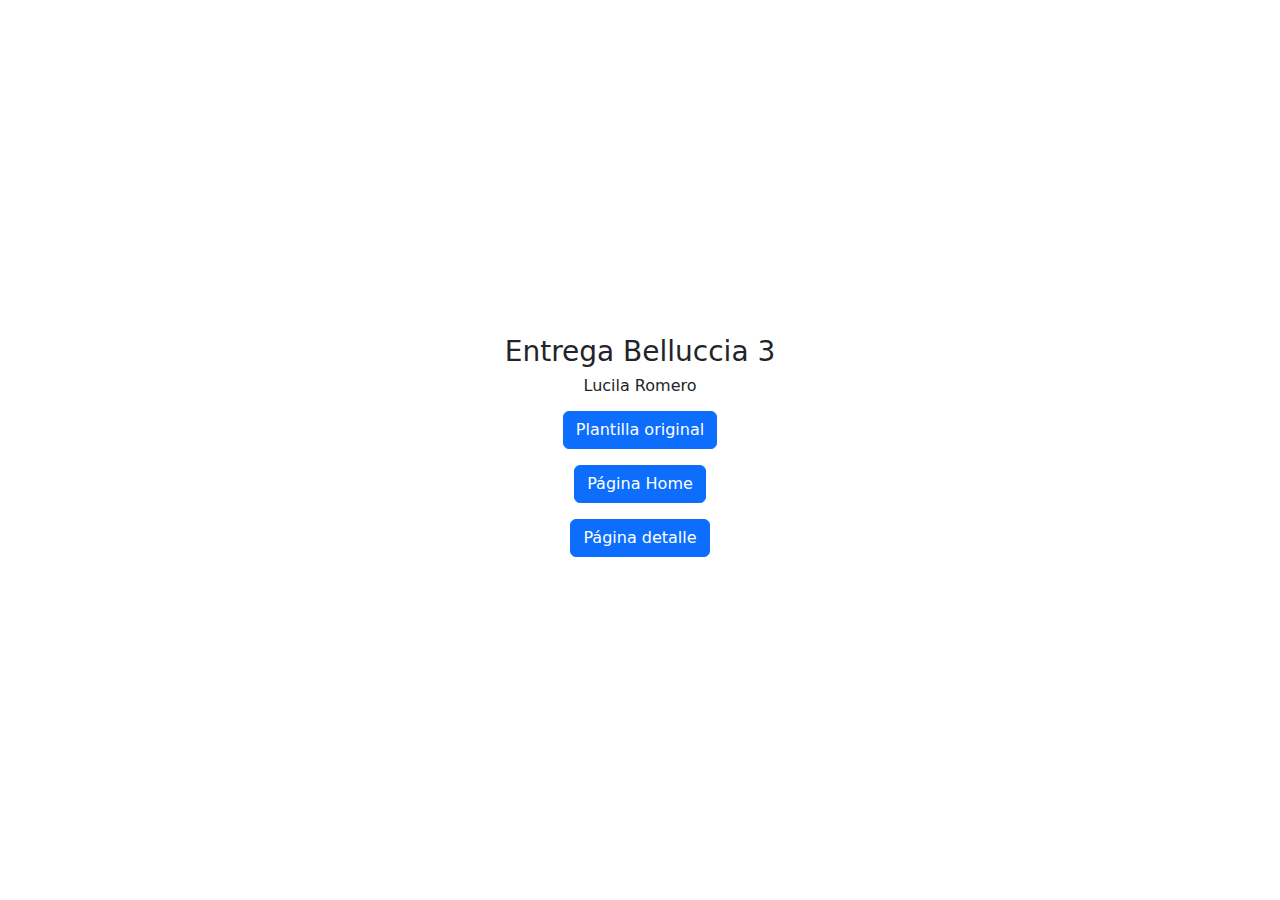
==== commit 995bb57b: "circulo verde entrega FINAL" ====
--- a/index.html
+++ b/index.html
@@ -1,899 +1,21 @@
-  <!DOCTYPE html>
-  <html lang="es">
-  <head>
-    <meta charset="UTF-8">
-    <meta name="viewport" content="width=device-width, initial-scale=1.0">
-    <title>Circulo Verde</title>
-    
-  <!-- Favicons -->
-  <link href="assets/img/favicon.png" rel="icon">
-  <link href="assets/img/favicon.png" rel="apple-touch-icon">
+<!DOCTYPE html><html lang="es"><head><meta charset="UTF-8"><meta name="viewport" content="width=device-width, initial-scale=1.0"><!--NO TOCAR-->
+<!--Modificar Título de página-->    
+<title>Circulo Verde - Romero Lucila</title>
 
-  <!-- Fonts -->
-  <link href="https://fonts.googleapis.com" rel="preconnect">
-  <link href="https://fonts.gstatic.com" rel="preconnect" crossorigin>
-  <link href="https://fonts.googleapis.com/css2?family=Inter:wght@400;600;700&family=Righteous&display=swap" rel="stylesheet">
-
-  <!-- Vendor CSS Files -->
-  <link href="assets/vendor/bootstrap/css/bootstrap.min.css" rel="stylesheet">
-  <link href="assets/vendor/bootstrap-icons/bootstrap-icons.css" rel="stylesheet">
-  <link href="assets/vendor/aos/aos.css" rel="stylesheet">
-  <link href="assets/vendor/glightbox/css/glightbox.min.css" rel="stylesheet">
-  <link href="assets/vendor/swiper/swiper-bundle.min.css" rel="stylesheet">
-
-  <!-- Main CSS File -->
-  <link href="assets/css/main.css" rel="stylesheet">
-
-  <style>
-    header {
-      background-image: url('assets/img/header-background.png'); /* Ruta de la imagen de fondo */
-      background-size: cover; /* Ajusta la imagen para que cubra todo el header */
-      background-position: center; /* Centra la imagen */
-      background-repeat: no-repeat; /* Evita que la imagen se repita */
-      height: 106px; /* Altura del header */
-      width: 1520px;
-      color: white; /* Color del texto */
-      display: flex;
-      align-items: center; /* Centra el contenido verticalmente */
-      justify-content: center; /* Centra el contenido horizontalmente */
-      text-align: center;
-   
-    }
-
-    header h1 {
-      font-size: 48px; /* Tamaño de la fuente */
-      margin: 0; /* Elimina el margen */
-    }
-
-    header p {
-      font-size: 24px; /* Tamaño de la fuente */
-      margin: 0; 
-      font-weight: 500;/* Elimina el margen */
-    }
-  </style>
+<!--NO TOCAR--><link href="https://cdn.jsdelivr.net/npm/bootstrap@5.3.3/dist/css/bootstrap.min.css" rel="stylesheet" integrity="sha384-QWTKZyjpPEjISv5WaRU9OFeRpok6YctnYmDr5pNlyT2bRjXh0JMhjY6hW+ALEwIH" crossorigin="anonymous"></head><body><main><div class="container d-flex flex-column align-items-center justify-content-center" style="height: 100vh; width: 100%;"><!--NO TOCAR-->
 
 
-<title>Index - Circulo Verde</title>
-<meta content="" name="description">
-<meta content="" name="keywords">
+    <h3>Entrega Belluccia 3</h3>
+    <h6>Lucila Romero</h6>
+    <!--Insertar link debajo-->
+    <a href="https://bootstrapmade.com/demo/Presento/">
+    <button type="button" class="btn btn-primary my-2">Plantilla original</button></a>
+    <!--Insertar link debajo-->
+    <a href="Home.html">
+    <button type="button" class="btn btn-primary my-2">Página Home</button></a>
+    <!--Insertar link debajo-->
+    <a href="Detalle.html">
+    <button type="button" class="btn btn-primary my-2">Página detalle</button></a>
+        
 
-
-<body class="index-page">
-
-  <header id="header" class="header d-flex align-items-center sticky-top">
-    <div class="container-fluid container-xl position-relative d-flex align-items-center">
-
-      <a href="index.html" class="logo d-flex align-items-center me-auto">
-        <!-- Uncomment the line below if you also wish to use an image logo -->
-        <!-- <img src="assets/img/logo.png" alt=""> -->
-        <h1 class="sitename">CIRCULO VERDE</h1>
-      </a>
-
-      <nav id="navmenu" class="navmenu">
-        <ul>
-          <li><a href="#hero" class="active">HOME<br></a></li>
-          <li><a href="#quienes-somos">QUIENES SOMOS</a></li>
-          <li><a href="#background-service"> SERVICIOS </a></li>
-          <li><a href="#pricing">CURSOS</a></li>
-          <li><a href="#portfolio">GALERÍA</a></li>
-          <li><a href="#contact">CONTACTO</a></li>
-        </ul>
-        <i class="mobile-nav-toggle d-xl-none bi bi-list" ></i>
-      </nav>
-    
-        <title>Botón con Imagen de Fondo</title>
-        <style>
-          .btn-get-started-header {
-            display: inline-block;
-            padding:10px 50px;
-            color: rgb(0, 0, 0); /* Color del texto */
-            text-align: center;
-            text-decoration: none; /* Elimina el subrayado del enlace */
-            background-color: #FFAA6C; /* Ruta de la imagen de fondo */
-            width: 130px;
-            background-size: fit-content; /* Ajusta la imagen para que cubra todo el botón */
-            background-position: center; /* Centra la imagen */
-            border: 2px solid #000; /* Elimina el borde */
-            border-radius:0px; /* Redondea los bordes */
-            font-size: 14px; /* Tamaño de la fuente */
-            font-weight: 600; /* Negrita */
-            transition:var(--background-color) 0.3s ease; /* Transición suave */
-  
-          }
-           
-          .btn-get-started-header {
-            background-color: #F6EFEA(0, 0, 0, 0.5); /* Color de fondo al pasar el ratón */
-          }
-        </style>
-     
-      <body>
-        
-        <a href="blog.html" class="btn-get-started-header" style=" padding-left: 20px;">SUSCRIBITE</a>
-        <!--a href="blog.html" class="btn-get-started">SUSCRIBITE</a-->
-      </body>
-   
-    <!--a class="btn-getstarted" href="blog.html">SUSCRIBITE</a-->
-
-    </div>
-  </header>
-
-  <main class="main">
-
-    <!-- Hero Section -->
-    <section id="hero" class="hero section">
-
-      <img src="assets/img/hero-bg.jpg" alt="" data-aos="fade-in">
-
-      <div class="container">
-        <div class="row">
-          <div class="col-lg-6">
-            <style>
-              body {
-  font-family: 'Inter', sans-serif;
-  font-weight: 400; /* Regular */
-}
-.medium {
-  font-weight: 500;
-}
-.semi-bold {
-  font-weight: 600; /* Semi Bold */
-}
-
-.bold {
-  font-weight: 700; /* Bold */
-}
-            </style>
-            <h2 data-aos="fade-up" data-aos-delay="100" style="font-weight: 600;">El futuro de la moda es reciclado</h2>
-            <p data-aos="fade-up" data-aos-delay="200">Conocé el poder de la moda sustentable y creá ropa reinventada a partir de materiales reciclados. ¡Sé parte del cambio!</p>
-            <div class="d-flex mt-4" data-aos="fade-up" data-aos-delay="300">
-
-              
-              
-  <title>Botón con Imagen de Fondo</title>
-  <style>
-    .btn-get-started-hero {
-      display: inline-block;
-            padding:10px 100px;
-            color: rgb(0, 0, 0); /* Color del texto */
-            text-align: center;
-            text-decoration: none; /* Elimina el subrayado del enlace */
-            background-color: #FFAA6C; /* Ruta de la imagen de fondo */
-            width: 222px;
-            padding-left: 35px;
-            padding-right: 25px;
-            border: 2px solid #000; /* Elimina el borde */
-            border-radius:0px; /* Redondea los bordes */    
-    }
-
-    .btn-get-started-hero {
-      background-color: #F6EFEA(0, 0, 0, 0.5); /* Color de fondo al pasar el ratón */
-    }
-
-  </style>
-
-<body>
-  <a href="blog.html" class="btn-get-started-hero" style=" padding-left: 20px;">SUSCRIBITE  </a>
-</body>
-
-
-              <!--a href="blog.html" class="btn-get-started">SUSCRIBITE</a--> 
-            </div>
-
-          </div>
-        </div>
-      </div>
-
-    </section><!-- /Hero Section -->
-
-      <title>Sección Clientes con Imagen de Fondo</title>
-   
-   
-      <body>
-        <!-- Clients Section -->
-        <section id="clients" class="clients section">
-          <div class="container" data-aos="fade-up" data-aos-delay="100">
-            <div class="swiper init-swiper">
-              
-              <script type="application/json" class="swiper-config">
-              {
-                "loop": true,
-                "speed": 600,
-                "autoplay": {
-                  "delay": 3000
-                },
-                "slidesPerView": "auto",
-                "breakpoints": {
-                  "320": {
-                    "slidesPerView": 2,
-                    "spaceBetween": 40
-                  },
-                  "480": {
-                    "slidesPerView": 3,
-                    "spaceBetween": 60
-                  },
-                  "640": {
-                    "slidesPerView": 4,
-                    "spaceBetween": 80
-                  },
-                  "992": {
-                    "slidesPerView": 6,
-                    "spaceBetween": 120
-                  }
-                }
-              }
-              </script>
-              <div class="swiper-wrapper align-items-center">
-                <div class="swiper-slide"><img src="assets/img/clients/client-2.png"  class="img-fluid" alt=""></div>
-                <div class="swiper-slide"><img src="assets/img/clients/client-3.png" class="img-fluid" alt=""></div>
-                <div class="swiper-slide"><img src="assets/img/clients/client-4.png" class="img-fluid" alt=""></div>
-                <div class="swiper-slide"><img src="assets/img/clients/client-5.png" class="img-fluid" alt=""></div>
-                <div class="swiper-slide"><img src="assets/img/clients/client-6.png" class="img-fluid" alt=""></div>
-                <div class="swiper-slide"><img src="assets/img/clients/client-7.png" class="img-fluid" alt=""></div>
-                <div class="swiper-slide"><img src="assets/img/clients/client-8.png" class="img-fluid" alt="" style="height: 40px ;width: 90px;"></div>
-              </div>
-            </div>
-          </div>
-        </section><!-- /Clients Section -->
-      </body>
-
-    
-
-    <!-- About Section -->
-
-      
-      <meta name="viewport" content="width=device-width, initial-scale=1.0">
-      <title>Sección con Imagen de Fondo</title>
-      <style>
-        #about {
-          background-image: url('assets/img/background-2.png'); /* Ruta de la imagen de fondo */
-          background-size: cover; /* Ajusta la imagen para que cubra toda la sección */
-          background-position: center; /* Centra la imagen */
-          background-repeat: no-repeat; /* Evita que la imagen se repita */
-          background-attachment: fixed; /* La imagen de fondo se fija cuando se desplaza la página */
-          padding: 150px 0; /* Espaciado interno de la sección */
-        }
-    
-        
-      </style>
-
-    <body>
-      <section id="about" class="about section section-bg">
-        <div class="container position-relative">
-          <div class="row gy-5">
-            <div class="content col-xl-5 d-flex flex-column" >
-              <h3>Reducir el impacto ambiental de la industria textil mediante la reutilización creativa</h3>
-              <p>
-                Nos comprometemos a reducir el desperdicio textil y a utilizar recursos de manera responsable. Cada prenda que creamos está diseñada para minimizar el impacto ambiental. Ofrecemos talleres y cursos para enseñar a la comunidad sobre la moda circular y las técnicas de reciclaje textil.
-              </p>
-            </div>
-    
-            <div class="col-xl-7" >
-              <div class="row gy-4">
-                <div class="col-md-6 icon-box position-relative" style="padding-right: 90px;">
-                  <img src="assets/img/icons/Icon-1.png" alt="Icono">
-                  <h4><a  class="stretched-link">Diseño y planificación</a></h4>
-                  <p> Bocetos y planificación de las prendas a confeccionar </p>
-                </div><!-- Icon-Box -->
-    
-                <div class="col-md-6 icon-box position-relative" style="padding-right: 50px;">
-                  <img src="assets/img/icons/Icon-2.png" alt="Icono">
-                  <h4><a  class="stretched-link">Técnicas de costura</a></h4>
-                  <p>Introducción a las técnicas básicas y avanzadas de costura</p>
-                </div><!-- Icon-Box -->
-    
-                <div class="col-md-6 icon-box position-relative" style="padding-right: 90px;">
-                  <img src="assets/img/icons/Icon-3.png" alt="Icono">
-                  <h4><a  class="stretched-link">Confección de prendas</a></h4>
-                  <p>Uso de máquinas de coser y herramientas necesarias</p>
-                </div><!-- Icon-Box -->
-    
-                <div class="col-md-6 icon-box position-relative" style="padding-right: 50px;">
-                  <img src="assets/img/icons/Icon-4.png" alt="Icono">
-                  <h4><a class="stretched-link">Presentación</a></h4>
-                  <p>Desfile de moda interno donde los participantes muestran sus creaciones</p>
-                </div><!-- Icon-Box -->
-              </div>
-
-    
-    </section><!-- /About Section -->
-
-    <!--Quienes Somos Section--> 
-
-<title>Sección con Imagen de Fondo</title>
-
-<style>
-
-  .quienes-somos {
-    background-color: #F6EFEA;
-    background-size: cover;
-    background-position: center;
-    background-repeat: no-repeat;
-    background-attachment: fixed;
-    padding:120px;
-    padding-left: 150px;
-    
-    
-  }
-
-  .quienes-somos .content {
-      padding-left: 0;
-      padding-right: 0;
-      align-items: center;
-   }
-
-  .quienes-somos .content h3 {
-    font-weight: 700;
-    font-size: 32px;
-    margin: 10px 0 0 0;
-    padding-top: 10px;
-    padding-right: 0px;
-  }
-
-  .quienes-somos .content p {
-    font-weight: 400;
-    font-size: 16px;
-    margin: 10px 0 0 0;
- 
-  }
-
-
-  .left-image {
-      width: 100%;
-      height: auto;
-     object-fit: cover;
-    outline: 2px;
-    outline-style: solid;
-    outline-color: #000000;
-
-  }
-  
-  @media (max-width:412px) {
-    .left-image {
-      align-self: left;
-      margin-left:0px;
-      padding-right: 30px;
-      padding-left: 0px;
-      width: 300%;
-      height: 100%;
-    outline: 2px;
-    outline-style: solid;
-    outline-color: #000000;
-
-  }
-
-  .quienes-somos .content {
-      padding-left: 0;
-      padding-right: 0;
-      align-items: center;
-   }
-
-  .quienes-somos .content h3 {
-    text-align: center;
-    font-weight: 700;
-    font-size: 32px;
-    margin: 0px auto;
-    padding-top: 10px;
-
-  }
-
-  .quienes-somos .content p {
-    text-align: center;
-    font-weight: 400;
-    font-size: 16px;
-    margin: 10px 0 0 0;
- 
-  }
-
-  }
-</style>
-
-<body>
-  <section id="quienes-somos" class="quienes-somos section">
-    
-    <div class="container position-relative">
-      <div class="row gy-5">
-        
-        <div class="col-xl-5" >
-          <img src="assets/img/quienes-somos.jpg" alt="About Us Image" class="left-image">
-        </div>
-
-        <div class="col-xl-7 content" style=" margin-top: 180px;">
-          <div class="services-sectiontitle" style=" align-self:left;padding-left: 170px; " >
-            <h2service-og>Quienes Somos</h2service-og>
-          </div>
-        <div class="content col-xl-7"   style= "padding-right: 0px;padding-left: 170px;margin-top:5px;width: 600px">
-          <h3 style="font-size: 23px; font-variant: semibold;margin-right: 0px">Expertos en moda sostenible y diseño textil
-            con experiencia en reciclaje de diversos materiales</h3>
-          <p style="padding-right: 0px;height: 90px;width: 498px;font-weight: 400 ;font-size: 17px;margin-top: 25px;">
-            Recogemos prendas en desuso y las transformamos en nuevos artículos de moda. Cada pieza es cuidadosamente seleccionada y rediseñada para maximizar su potencial.
-          </p>
-          <div class="content col-xl-7"></div>
-            <p style="padding-right: 0px;height: 150px;width: 498px;font-weight: 400 ;font-size: 17px;">
-              Al transformar la manera en que concebimos, producimos y consumimos ropa, podemos avanzar hacia un futuro más sostenible, equitativo y consciente. Adoptemos la moda circular como un compromiso colectivo para cuidar nuestro planeta y sus recursos para las generaciones futuras.
-            </p>
-          </div>
-          </div>
-     
-         
-        </div>
-      </div>
-    </div>
-  </section><!-- /About Section -->
-</body>
-
-  </section><!-- Services Section -->
-  
-  <title>Sección Servicios con Imagen de Fondo</title>
-      <!--img src="assets/img/servicios-1.jpg" alt="" data-aos="fade-in"-->
-      <section id="background-service" class="background-service service-bg">
-
-        <div class="container-service">
-          <div class="services-sectiontitle">
-            <h2service>Servicios</h2service>
-          </div>
-          <div class="service-items">
-            <div class="service-item">
-              <img src="assets/img/icons/icon-5.png" class="service-icon" alt="Moda que respeta al planeta">
-              <div>
-                <h4 class="title"><a>Moda que respeta al planeta</a></h4>
-                <p class="description">Reducir los desechos textiles y promover una industria de la moda más ética y responsable.</p>
-              </div>
-            </div>
-      
-            <div class="service-item">
-              <img src="assets/img/icons/icon-8.png" class="service-icon" alt="Sustentabilidad con estilo">
-              <div>
-                <h4 class="title"><a href="index.html" class="stretched-link">Sustentabilidad con estilo</a></h4>
-                <p class="description">Apoyamos prácticas de moda responsables y sostenibles.</p>
-              </div>
-            </div>
-      
-            <div class="service-item">
-              <img src="assets/img/icons/icon-7.png" class="service-icon" alt="De residuos a tendencias">
-              <div>
-                <h4 class="title"><a class="stretched-link">De residuos a tendencias</a></h4>
-                <p class="description">Participá y ayudá a reducir el desperdicio textil, contribuyendo a un planeta más limpio y verde.</p>
-              </div>
-            </div>
-          </div>
-        </div>
-      </section>
-    
-   <!-- Pricing Section -->
-<section id="pricing" class="pricing section pricing-bg">
-
-  <!-- Section Title -->
-  <div class="container section-title" >
-    <h2>CURSOS</h2>
-    <div class="pricing-footer">
-      <p>Elegí tu plan y acomodate a los horarios que mas te gusten. ¡Hay para todos los gustos!</p>
-      <p><strong>TODOS NUESTROS TALLERES Y CURSOS SON 100% PRESENCIALES</strong></p>
-    </div>
-  </div><!-- End Section Title -->
-
-  <div class="container">
-
-    <div class="row g-8 g-lg-0">
-
-      <div class="col-lg-8"  >
-        <div class="pricing-item" style="margin-right: 0px;">
-          <img src="assets/img/pricing-2.png" alt="Free Plan" class="pricing-image">
-          <div class="pricing-content-white"style= "padding-bottom: 40px">
-            <h3 style="margin-bottom: 240px;margin-left: 30px;padding-bottom: 20px;margin-top: 20px;margin-right: 30px;">Diseño y confección</h3>
-            <h4><span> $20,000 ARS</span></h4>
-            <ul>
-              <li><i class="bi bi-check"></i> <span><strong>1 Prenda a elección </strong></span></li>
-              <li><i class="bi bi-check"></i> <span>Técnicas prácticas de costura</span></li>
-              <li><i class="bi bi-check"></i> <span>Introducción a la moldería</span></li>
-            </ul>
-            <div class="text-center"><a href="blog.html" class="buy-btn">COMPRAR</a></div>
-          </div>
-        </div>
-      </div><!-- End Pricing Item -->
-
-      <div class="col-lg-8" >
-        <div class="pricing-item featured" style="margin-left: 40px;">
-          <img src="assets/img/pricing-1.png" alt="Free Plan" class="pricing-image">
-          <div class="pricing-content" style="margin-bottom: 50px;">
-            <h3 style="margin-bottom: 240px;margin-left: 60px;padding-bottom: 60px;">Taller Eco-Voz</h3>
-            <h4 style="margin-left: 60px; color: #000000;">$50,000<span> ARS</span></h4>
-            <ul style=" margin-left: 50px;">
-              <li><i class="bi bi-check"></i> <span><strong>3 Prendas a elección</strong></span></li>
-              <li><i class="bi bi-check"></i> <span>Técnicas de reciclaje textil</span></li>
-              <li><i class="bi bi-check"></i> <span>Materiales incluídos</span></li>
-          
-            </ul>
-            <div class="text-center"><a href="blog.html" class="buy-btn">COMPRAR</a></div>
-          </div>
-        </div>
-      </div><!-- End Pricing Item -->
-
-      <div class="col-lg-8" >
-        <div class="pricing-item" style="margin-right: 0px;">
-          <img src="assets/img/pricing-3.png" alt="Free Plan" class="pricing-image">
-          <div class="pricing-content-white" style=" padding-bottom: 40px">
-            <h3 style="margin-bottom: 240px;margin-left: 30px;padding-bottom: 20px;margin-top: 20px;margin-right: 30px;">Reciclaje y reutilizado</h3>
-            <h4><span> $35,000 ARS</span></h4>
-            <ul>
-              <li><i class="bi bi-check"></i> <span><strong>2 Prendas (conjunto)</strong> </span></li>
-              <li><i class="bi bi-check"></i> <span>Técnicas prácticas de costura</span></li>
-              <li><i class="bi bi-check"></i> <span>Diseño de moda sostenible</span></li>
-            </ul>
-            <div class="text-center"><a href="blog.html" class="buy-btn">COMPRAR</a></div>
-          </div>
-        </div>
-      </div><!-- End Pricing Item -->
-
-      
-
-    </div>
-
-  </div>
-  
-
-</section><!-- /Pricing Section -->
-  
-    
-    <!-- Sección con Imagen y Texto Superpuesto -->
-      <title>Sección con Imagen y Texto Superpuesto</title>
-      <section class="image-text-section" style="outline: 2px;outline-style: solid;outline-color: #000000">
-        <img src="assets/img/img-background.jpg" alt="Fondo" class="background-image" style="margin-top: 70px;">
-        <div class="overlay-img">
-          <style>
-            body {
-font-family: 'Inter', sans-serif;
-font-weight: 400; /* Regular */
-}
-
-.semi-bold {
-font-weight: 600; /* Semi Bold */
-}
-
-.bold {
-font-weight: 700; /* Bold */
-}
-          </style>
-    
-          <h2-overlay-img style="font-weight: 600;">Reinventá tu estilo, respetá el planeta</h2-overlay-img>
-          <p></p>
-        </div>
-      </section>
-   
-    <!-- Portfolio Section -->
-    <section id="portfolio" class="portfolio section" style=" margin-bottom:0px;padding-bottom:150px;margin-top:0px;height:100%;outline: 2px;outline-style: solid;outline-color: #000000;padding-top: 150px;">
-
-      <!-- Section Title -->
-      <div class="container section-title" data-aos="fade-up">
-        <h2>GALERÍA</h2>
-        <p></p>
-      </div><!-- End Section Title -->
-
-      <div class="row gy-4 isotope-container" data-aos="fade-up" data-aos-delay="200">
-
-            <div class="col-lg-4 col-md-6 portfolio-item isotope-item filter-app">
-              <div class="portfolio-content h-100">
-                <img src="assets/img/portfolio/app-1.jpg" class="img-fluid" alt="">
-                <div class="portfolio-info">
-                  <a href="assets/img/portfolio/app-1.jpg" title="Prendas hechas en el taller Eco-Voz" data-gallery="portfolio-gallery-app" class="glightbox preview-link"><i class="bi bi-zoom-in"></i></a>
-                  
-                </div>
-              </div>
-            </div><!-- End Portfolio Item -->
-
-            <div class="col-lg-4 col-md-6 portfolio-item isotope-item filter-product">
-              <div class="portfolio-content h-100">
-                <img src="assets/img/portfolio/product-1.jpg" class="img-fluid" alt="">
-                <div class="portfolio-info">
-                  <a href="assets/img/portfolio/product-1.jpg" title="Prendas hechas en el taller Eco-Voz" data-gallery="portfolio-gallery-product" class="glightbox preview-link"><i class="bi bi-zoom-in"></i></a>
-            
-                </div>
-              </div>
-            </div><!-- End Portfolio Item -->
-
-            <div class="col-lg-4 col-md-6 portfolio-item isotope-item filter-branding">
-              <div class="portfolio-content h-100">
-                <img src="assets/img/portfolio/branding-1.png" class="img-fluid" alt="">
-                <div class="portfolio-info">
-                  <a href="assets/img/portfolio/branding-1.png" title="Prendas hechas en el taller Eco-Voz" data-gallery="portfolio-gallery-branding" class="glightbox preview-link"><i class="bi bi-zoom-in"></i></a>
-             
-                </div>
-              </div>
-            </div><!-- End Portfolio Item -->
-
-            <div class="col-lg-4 col-md-6 portfolio-item isotope-item filter-books">
-              <div class="portfolio-content h-100">
-                <img src="assets/img/portfolio/app-2.jpg" class="img-fluid" alt="">
-                <div class="portfolio-info">
-                  <a href="assets/img/portfolio/apps-2.jpg" title="Prendas hechas en el taller Eco-Voz" data-gallery="portfolio-gallery-book" class="glightbox preview-link"><i class="bi bi-zoom-in"></i></a>
-             
-                </div>
-              </div>
-            </div><!-- End Portfolio Item -->
-
-            <div class="col-lg-4 col-md-6 portfolio-item isotope-item filter-app">
-              <div class="portfolio-content h-100">
-                <img src="assets/img/portfolio/books-1.jpg" class="img-fluid" alt="">
-                <div class="portfolio-info">
-                  <a href="assets/img/portfolio/books-1.jpg" title="Prendas hechas en el taller Eco-Voz" data-gallery="portfolio-gallery-app" class="glightbox preview-link"><i class="bi bi-zoom-in"></i></a>
-                
-                </div>
-              </div>
-            </div><!-- End Portfolio Item -->
-
-            <div class="col-lg-4 col-md-6 portfolio-item isotope-item filter-product">
-              <div class="portfolio-content h-100">
-                <img src="assets/img/portfolio/product-2.jpg" class="img-fluid" alt="">
-                <div class="portfolio-info">
-                  <a href="assets/img/portfolio/product-2.jpg" title="Prendas hechas en el taller Eco-Voz" data-gallery="portfolio-gallery-product" class="glightbox preview-link"><i class="bi bi-zoom-in"></i></a>
-                
-                </div>
-              </div>
-            </div><!-- End Portfolio Item -->
-
-
-          </div><!-- End Portfolio Container -->
-
-        </div>
-
-      </div>
-
-    </section><!-- /Portfolio Section -->
-
-
-        <!-- Testimonials Section -->
-        <section id="testimonials" class="testimonials section testimonials-bg" style=" padding-top: 80px;">
-    
-
-          <!-- Section Title -->
-          <div class="container section-title" data-aos="fade-up" style="padding-bottom: 30px;">
-            <h2>Reseñas</h2>
-            
-          </div><!-- End Section Title -->
-    
-          <div class="container" data-aos="fade-up" data-aos-delay="100">
-    
-            <div class="swiper init-swiper">
-              <script type="application/json" class="swiper-config">
-                {
-                  "loop": true,
-                  "speed": 600,
-                  "autoplay": {
-                    "delay": 5000
-                  },
-                  "slidesPerView": "auto",
-                  "pagination": {
-                    "el": ".swiper-pagination",
-                    "type": "bullets",
-                    "clickable": true
-                  },
-                  "breakpoints": {
-                    "320": {
-                      "slidesPerView": 3,
-                      "spaceBetween": 40
-                    },
-                    "1200": {
-                      "slidesPerView": 3,
-                      "spaceBetween": 10
-                    }
-                  }
-                }
-              </script>
-              <div class="swiper-wrapper">
-    
-                <div class="swiper-slide">
-                  <div class="testimonial-item">
-                    <img src="assets/img/testimonials/testimonials-1.jpg" class="testimonial-img" alt="" style=" margin-bottom: 30px;">
-                    <h3> Helena García </h3> 
-                    <p>
-                      
-                      <span>“Utiliza indispensables herramientas y recursos de alta calidad para desarrollar tus habilidades y completar tus proyectos”.</span>
-                      
-                    </p>
-                    <h4>Emprendedora en Moda Circular</h4>
-                    <!--div class="stars">
-                      <i class="bi bi-star-fill"></i><i class="bi bi-star-fill"></i><i class="bi bi-star-fill"></i><i class="bi bi-star-fill"></i><i class="bi bi-star-fill"></i>
-                    </div-->
-
-                  </div>
-                </div>
-    
-                
-    
-                <div class="swiper-slide">
-                  <div class="testimonial-item">
-                    <img src="assets/img/testimonials/testimonials-2.jpg" class="testimonial-img" alt="" style=" margin-bottom: 30px;">
-                    <h3>Sofía Pérez</h3>
-                    <p>
-                      
-                      <span>“Contribuye a un movimiento global que busca reducir los desechos textiles y promover una industria más ética y responsable”.</span>
-                      
-                    </p>
-                    <h4>Entusiasta de la Moda Sostenible</h4>
-                    <!--div class="stars">
-                      <i class="bi bi-star-fill"></i><i class="bi bi-star-fill"></i><i class="bi bi-star-fill"></i><i class="bi bi-star-fill"></i><i class="bi bi-star-fill"></i>
-                    </div-->
-                    
-                  </div>
-                </div><!-- End testimonial item -->
-    
-               <!-- End testimonial item -->
-     <div class="swiper-slide">
-                  <div class="testimonial-item" style="    height: 358px">
-                    <img src="assets/img/testimonials/testimonials-3.jpg" class="testimonial-img" alt="" style=" margin-bottom: 30px;">
-                    <h3>Camila Larson</h3>
-                    <p>
-                      
-                      <span>“Diseñá y confeccioná ropa exclusiva que refleja tu estilo personal, un real compromiso con el medio ambiente y prácticas ecológicas”.</span>
-                      
-                    </p>
-                    <h4 style="margin-top: 50px;">Influencer de Moda</h4>
-                    <!--div class="stars">
-                      <i class="bi bi-star-fill"></i><i class="bi bi-star-fill"></i><i class="bi bi-star-fill"></i><i class="bi bi-star-fill"></i><i class="bi bi-star-fill"></i>
-                    </div-->
-                    
-                  </div>
-               
-              <!-- End testimonial item -->
-    
-    
-    
-          </div>
-    
-        </section><!-- /Testimonials  Section -->
-
-  <!-- Contact Section -->
-   
-       <section id="contact" class="contact section">
-        <section id="contact" class="contact contact-bg background-image-ct">
-        <style>
-          .background-image-ct {
-              background-image: url('.//assets/img/contact-background.png');
-              background-size: cover;
-              background-position: center;
-              background-repeat: no-repeat;
-              max-width: 100%;
-              height: auto;
-          }
-          </style>
-
-
-      <!-- Section Title -->
-       
-      
-      <div class="container section-title h2 " style="  margin-left: 135px; padding-bottom: 20px;">
-          <h2-ct>Contacto</h2-ct>
-        </div>
-        <div class="container section-titleh2ct"></div>
-      
-        <p-ct class="flex-two-lines"style=" padding-left: 0px; margin-left: 147px;">
-          <span>Si compartís nuestra pasión por la sostenibilidad y el diseño </span>
-          <span>innovador, te invitamos a unirte a nosotros.</span>
-        </h2> 
-      </div><!-- End Section Title -->
-
-
-          <div class="col-lg-6">
-             
-            
-            <form action="forms/contact.php" method="post" class="php-email-form" >
-              <div class="row gy-4">
-
-                <div class="col-md-6">
-                  <input type="text" name="name" class="form-control" placeholder="Nombre y Apellido" required="">
-                </div>
-
-                <div class="col-md-6 ">
-                  <input type="email" class="form-control" name="email" placeholder="Email" required="">
-                </div>
-
-                <div class="col-md-12">
-                  <input type="text" class="form-control" name="subject" placeholder="Asunto" required="">
-                </div>
-
-                <div class="col-md-12">
-                  <textarea class="form-control" name="message" rows="4" placeholder="Mensaje" required=""></textarea>
-                </div>
-
-                <div class="col-md-12 text-center">
-                  <div class="loading">Loading</div>
-                  <div class="error-message"></div>
-                  <div class="sent-message">Your message has been sent. Thank you!</div>
-
-                  <button type="submit">ENVIAR</button>
-                </div>
-
-              </div>
-            </form>
-          </div><!-- End Contact Form -->
-
-        </div>
-
-      </div>
-
-    </section> <!-- /Contact Section -->
-  
-  </main>
-
-  <footer id="footer" class="footer footer-bg">
-
-    <section id="footer-background" class="footer-background>  footer-bg">
-      <element class="footer-background"></element>
-
-    <div class="container footer-top">
-      <div class="row gy-4">
-        <div class="col-lg-4 col-md-6 footer-about" style=" width: 424px;">
-          <a href="index.html" class="logo d-flex align-items-center">
-            <span class="sitename">CIRCULO VERDE</span>
-          </a>
-          <div class="footer-contact pt-3">
-            <p>A108 Adam Street</p>
-            <p>New York, NY 535022</p>
-            <p class="mt-3"><strong>Phone:</strong> <span>+1 5589 55488 55</span></p>
-            <p><strong>Email:</strong> <span>info@example.com</span></p>
-          </div>
-          <div class="social-links d-flex mt-4">
-            <a href=""><i class="bi bi-twitter-x"></i></a>
-            <a href=""><i class="bi bi-facebook"></i></a>
-            <a href=""><i class="bi bi-instagram"></i></a>
-            <a href=""><i class="bi bi-linkedin"></i></a>
-          </div>
-        </div>
-
-        <div class="col-lg-2 col-md-3 footer-links" style="padding-right: 0px;padding-left: 100px;font-size: 13.5px;">
-          <h4>Links útiles</h4>
-          <ul>
-            <li><a href="#">Home</a></li>
-            <li><a href="#">Quienes Somos</a></li>
-            <li><a href="#">Servicios</a></li>
-            <li><a href="#">Galería</a></li>
-            <li><a href="#">Cursos</a></li>
-          </ul>
-        </div>
-
-      
-
-        <div class="col-lg-4 col-md-12 footer-newsletter" style="padding-left: 220px;width: 575px;padding-right: 0px;" >
-          <h4>Novedades</h4>
-          <p>Para más detalles sobre nuestros talleres, programas y cómo inscribirte 
-            ¡Unite a nosotros y sé parte del cambio hacia una moda más
-            sostenible y consciente!</p>
-          <form action="forms/newsletter.php" method="post" class="php-email-form">
-            <div class="newsletter-form"><input type="email" name="email"><input type="submit" value="SUSCRIBITE"></div>
-            <div class="loading">Loading</div>
-            <div class="error-message"></div>
-            <div class="sent-message">Your subscription request has been sent. Thank you!</div>
-          </form>
-        </div>
-
-      </div>
-    </div>
-
-    <div class="container copyright text-center ">
-      <div class="footer Copyright= width=max-width "> </div>
-      <p>© <span>Copyright</span> <strong class="px-1 sitename"style= "font-family: Righteous">CIRCULO VERDE</strong> <span>All Rights Reserved</span></p>
-      <div class="credits">
-        <a> Designed by Lucila Romero</a>
-      </div>
-    </div>
-  </section>
-  </footer>
-
-  <!-- Scroll Top -->
-  <a href="#" id="scroll-top" class="scroll-top d-flex align-items-center justify-content-center"><i class="bi bi-arrow-up-short"></i></a>
-
-  <!-- Vendor JS Files -->
-  <script src="assets/vendor/bootstrap/js/bootstrap.bundle.min.js"></script>
-  <script src="assets/vendor/php-email-form/validate.js"></script>
-  <script src="assets/vendor/aos/aos.js"></script>
-  <script src="assets/vendor/glightbox/js/glightbox.min.js"></script>
-  <script src="assets/vendor/swiper/swiper-bundle.min.js"></script>
-  <script src="assets/vendor/purecounter/purecounter_vanilla.js"></script>
-  <script src="assets/vendor/imagesloaded/imagesloaded.pkgd.min.js"></script>
-  <script src="assets/vendor/isotope-layout/isotope.pkgd.min.js"></script>
-
-  <!-- Main JS File -->
-  <script src="assets/js/main.js"></script>
-  
-</body>
-</head>
-</html>+<!--NO TOCAR--></div></main></body><script src="https://cdn.jsdelivr.net/npm/bootstrap@5.3.3/dist/js/bootstrap.bundle.min.js" integrity="sha384-YvpcrYf0tY3lHB60NNkmXc5s9fDVZLESaAA55NDzOxhy9GkcIdslK1eN7N6jIeHz" crossorigin="anonymous"></script></html>